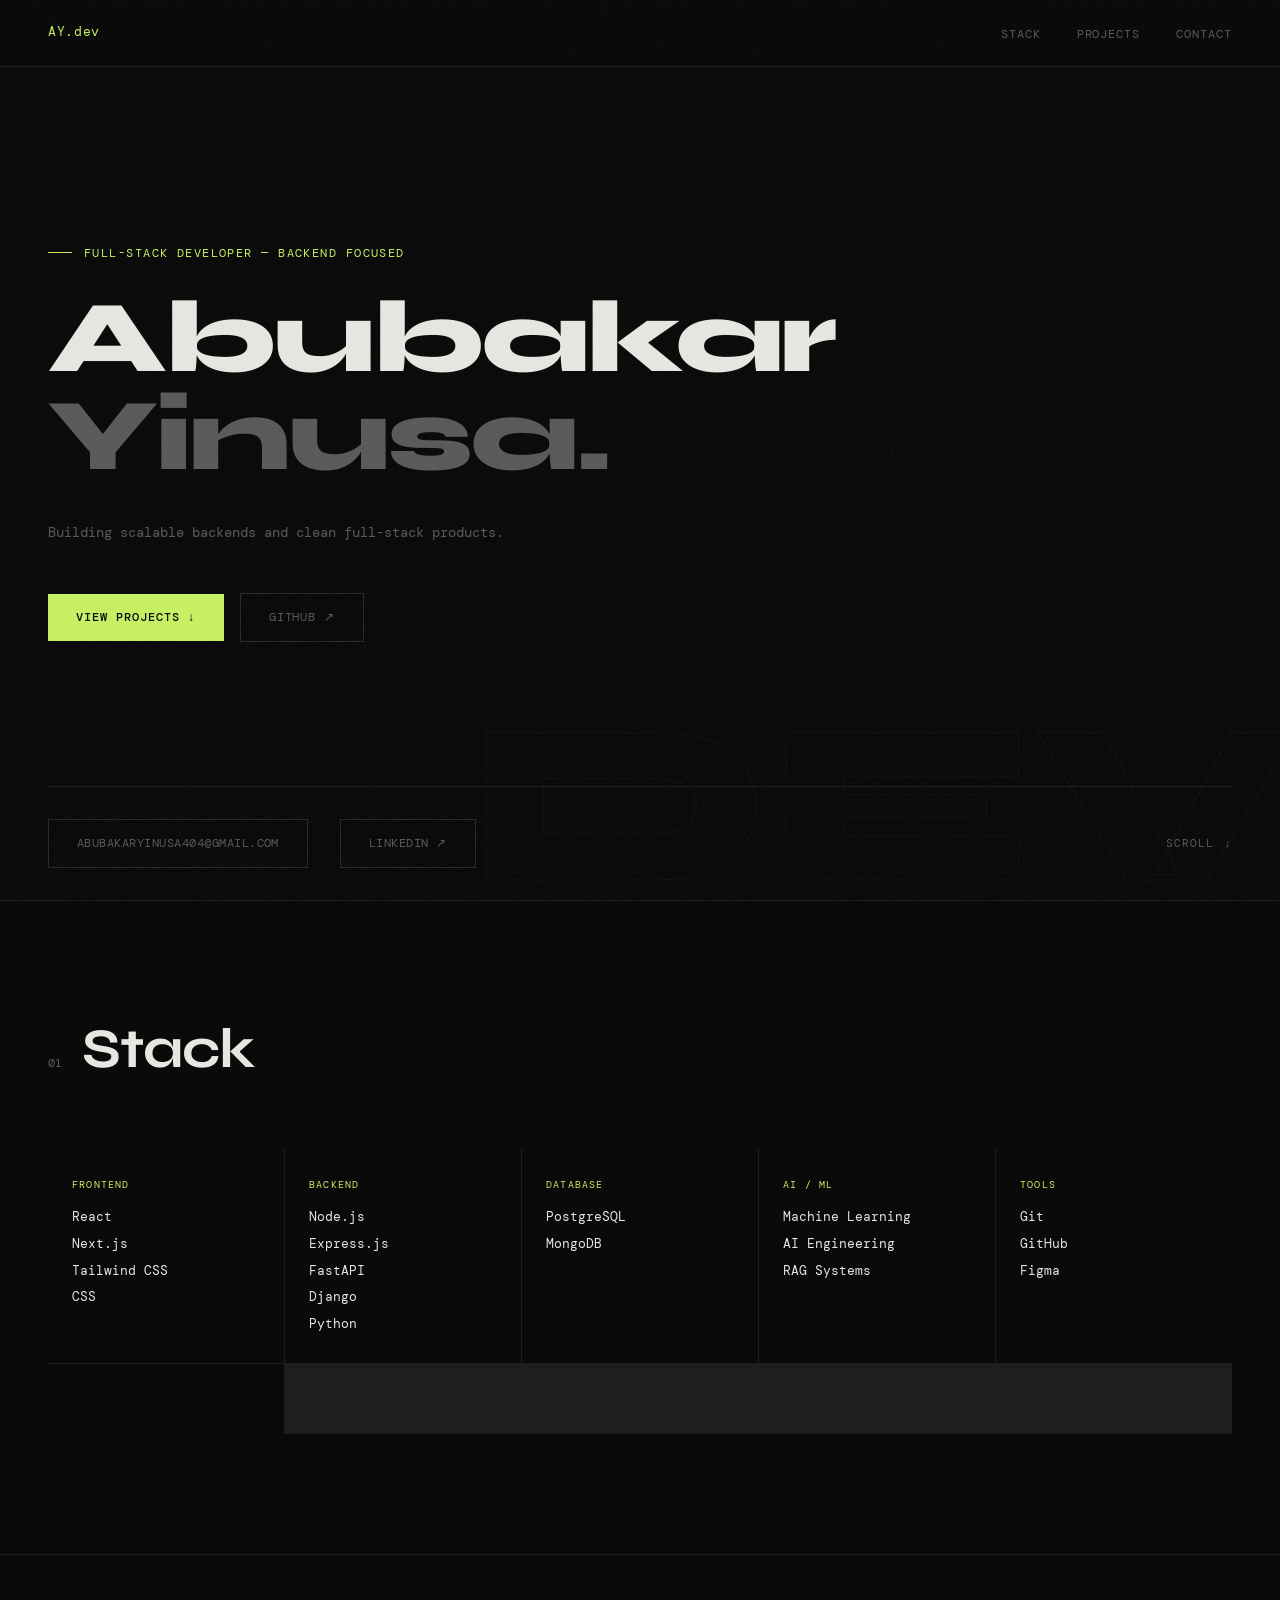
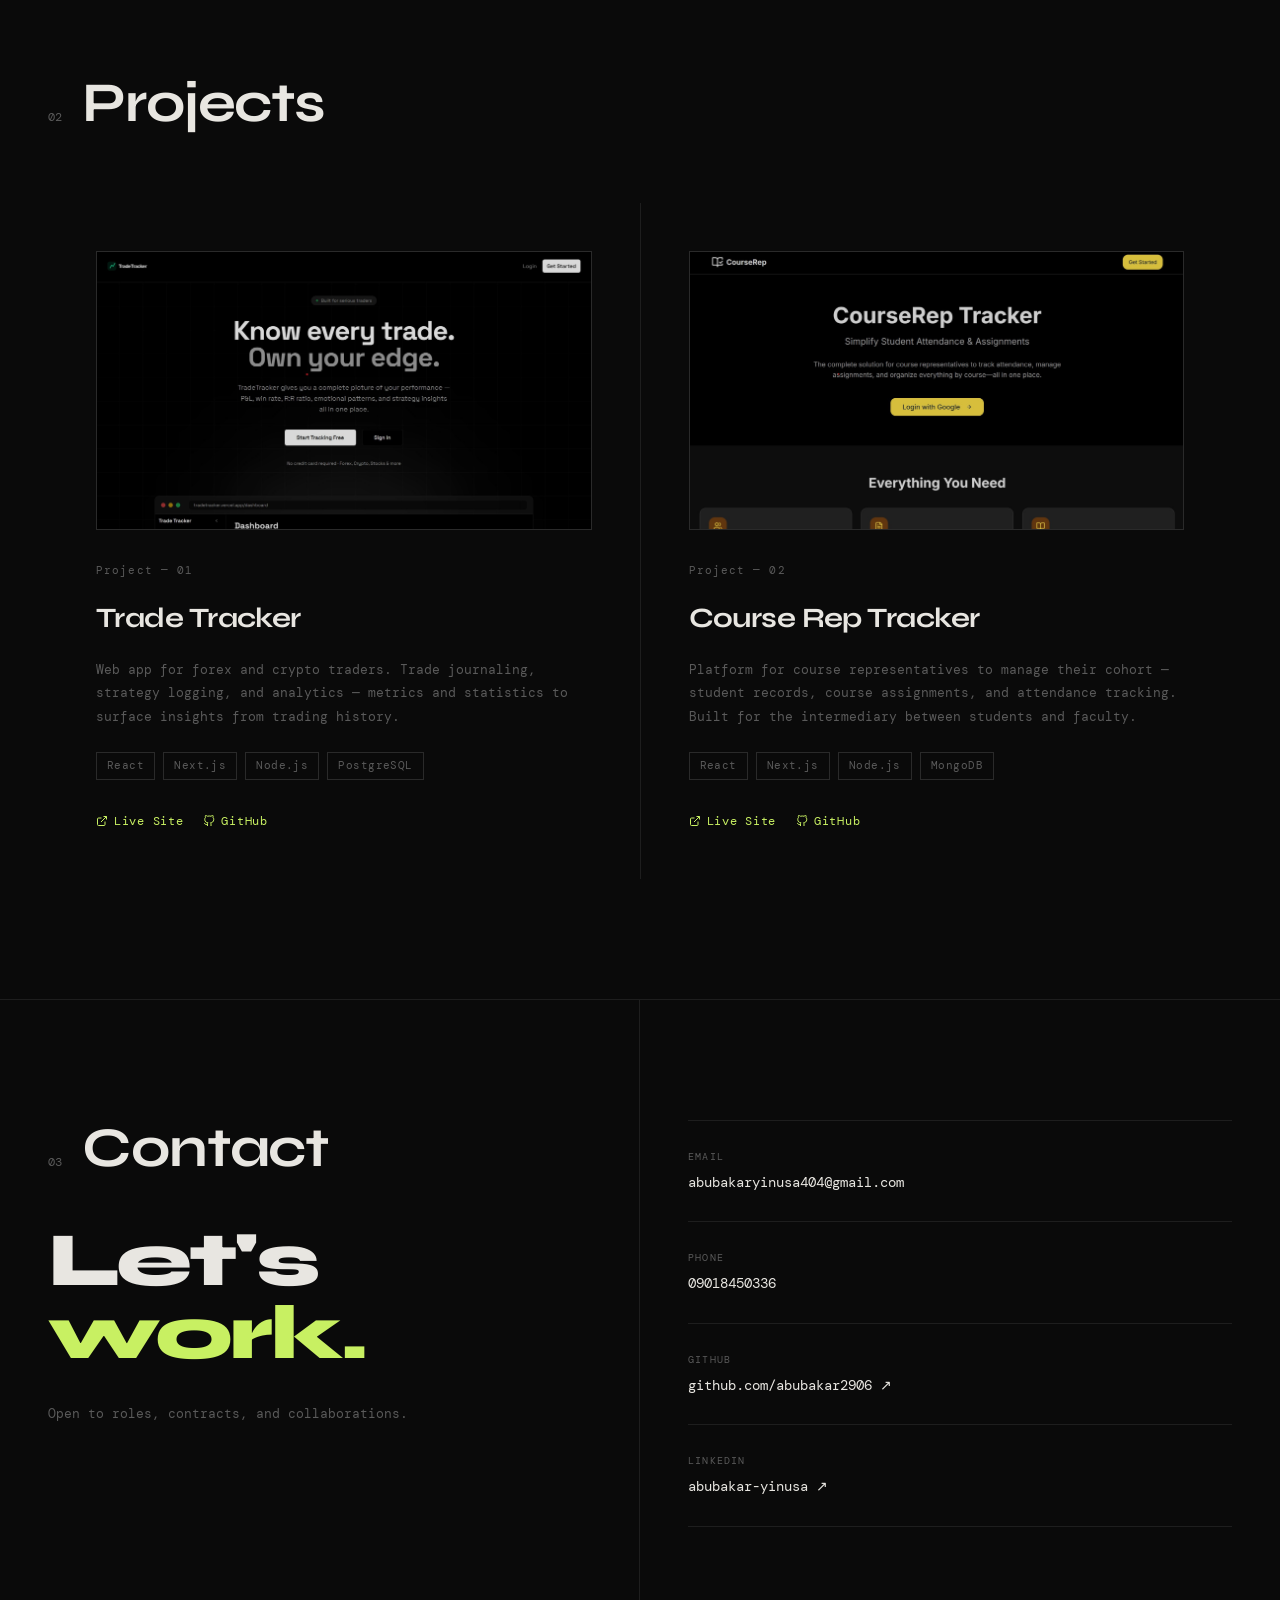
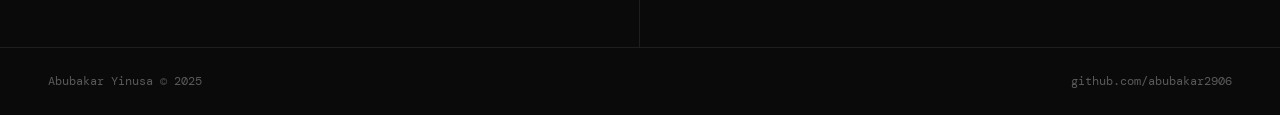
==== index.html @ f52a705c "resp 3" ====
<!DOCTYPE html>
<html lang="en">
<head>
  <meta charset="UTF-8" />
  <meta name="viewport" content="width=device-width, initial-scale=1.0" />
  <title>Abubakar Yinusa — Full-Stack Developer</title>
  <link rel="preconnect" href="https://fonts.googleapis.com" />
  <link rel="preconnect" href="https://fonts.gstatic.com" crossorigin />
  <link href="https://fonts.googleapis.com/css2?family=DM+Mono:ital,wght@0,300;0,400;0,500;1,300&family=Syne:wght@400;500;600;700;800&display=swap" rel="stylesheet" />
  <style>
    *, *::before, *::after { box-sizing: border-box; margin: 0; padding: 0; }

    :root {
      --bg: #0a0a0a;
      --surface: #111111;
      --border: #1e1e1e;
      --border-light: #2a2a2a;
      --text: #e8e6e1;
      --muted: #5a5a5a;
      --accent: #c8f062;
      --accent-dim: rgba(200, 240, 98, 0.08);
      --mono: 'DM Mono', monospace;
      --sans: 'Syne', sans-serif;
    }

    html { scroll-behavior: smooth; }

    body {
      background: var(--bg);
      color: var(--text);
      font-family: var(--sans);
      font-size: 16px;
      line-height: 1.6;
      overflow-x: hidden;
    }

    /* Grain overlay */
    body::before {
      content: '';
      position: fixed;
      inset: 0;
      background-image: url("data:image/svg+xml,%3Csvg viewBox='0 0 256 256' xmlns='http://www.w3.org/2000/svg'%3E%3Cfilter id='noise'%3E%3CfeTurbulence type='fractalNoise' baseFrequency='0.9' numOctaves='4' stitchTiles='stitch'/%3E%3C/filter%3E%3Crect width='100%25' height='100%25' filter='url(%23noise)' opacity='1'/%3E%3C/svg%3E");
      opacity: 0.025;
      pointer-events: none;
      z-index: 9999;
    }

    /* ─── NAV ─── */
    nav {
      position: fixed;
      top: 0;
      left: 0;
      right: 0;
      z-index: 100;
      padding: 20px 48px;
      display: flex;
      align-items: center;
      justify-content: space-between;
      border-bottom: 1px solid var(--border);
      background: rgba(10,10,10,0.85);
      backdrop-filter: blur(12px);
      -webkit-backdrop-filter: blur(12px);
    }

    .nav-logo {
      font-family: var(--mono);
      font-size: 13px;
      color: var(--accent);
      letter-spacing: 0.05em;
      text-decoration: none;
    }

    .nav-links {
      display: flex;
      gap: 36px;
      list-style: none;
    }

    .nav-links a {
      font-family: var(--mono);
      font-size: 12px;
      color: var(--muted);
      text-decoration: none;
      letter-spacing: 0.08em;
      text-transform: uppercase;
      transition: color 0.2s;
    }

    .nav-links a:hover { color: var(--text); }

    /* Mobile Menu Toggle */
    .nav-toggle {
      display: none;
      background: none;
      border: none;
      cursor: pointer;
      padding: 0;
      z-index: 1000;
      color: var(--accent);
    }

    .nav-toggle svg {
      width: 24px;
      height: 24px;
    }

    /* Mobile Nav Overlay */
    .mobile-nav {
      position: fixed;
      inset: 0;
      background: var(--bg);
      z-index: 900;
      display: flex;
      flex-direction: column;
      align-items: center;
      justify-content: center;
      gap: 32px;
      padding: 48px;
      opacity: 0;
      visibility: hidden;
      transition: all 0.3s cubic-bezier(0.165, 0.84, 0.44, 1);
      transform: translateY(-20px);
    }

    .mobile-nav.active {
      opacity: 1;
      visibility: visible;
      transform: translateY(0);
    }

    .mobile-nav a {
      font-family: var(--mono);
      font-size: 24px;
      color: var(--text);
      text-decoration: none;
      text-transform: uppercase;
      letter-spacing: 0.1em;
    }

    /* ─── HERO ─── */
    #hero {
      min-height: 100vh;
      display: grid;
      grid-template-rows: 1fr auto;
      padding: 0 48px;
      padding-top: 100px;
      position: relative;
      overflow: hidden;
    }

    .hero-bg-text {
      position: absolute;
      bottom: -20px;
      right: -20px;
      font-family: var(--sans);
      font-size: clamp(120px, 18vw, 280px);
      font-weight: 800;
      color: transparent;
      -webkit-text-stroke: 1px rgba(255,255,255,0.04);
      line-height: 1;
      user-select: none;
      pointer-events: none;
      white-space: nowrap;
    }

    .hero-inner {
      display: flex;
      flex-direction: column;
      justify-content: center;
      max-width: 900px;
    }

    .hero-label {
      font-family: var(--mono);
      font-size: 12px;
      color: var(--accent);
      letter-spacing: 0.12em;
      text-transform: uppercase;
      margin-bottom: 28px;
      display: flex;
      align-items: center;
      gap: 12px;
      flex-wrap: wrap;
      line-height: 1.4;
    }

    .hero-label::before {
      content: '';
      display: inline-block;
      width: 24px;
      height: 1px;
      background: var(--accent);
    }

    h1 {
      font-family: var(--sans);
      font-size: clamp(52px, 8vw, 120px);
      font-weight: 800;
      line-height: 0.95;
      letter-spacing: -0.03em;
      margin-bottom: 36px;
    }

    h1 .line-muted {
      color: var(--muted);
    }

    .hero-desc {
      font-family: var(--mono);
      font-size: 14px;
      color: var(--muted);
      max-width: 460px;
      line-height: 1.8;
      margin-bottom: 48px;
    }

    .hero-actions {
      display: flex;
      gap: 16px;
      align-items: center;
      flex-wrap: wrap;
    }

    .btn-primary {
      display: inline-flex;
      align-items: center;
      gap: 8px;
      background: var(--accent);
      color: #0a0a0a;
      font-family: var(--mono);
      font-size: 12px;
      font-weight: 500;
      letter-spacing: 0.08em;
      text-transform: uppercase;
      padding: 14px 28px;
      text-decoration: none;
      transition: all 0.2s;
    }

    .btn-primary:hover {
      background: #d4f470;
      transform: translateY(-1px);
    }

    .btn-ghost {
      display: inline-flex;
      align-items: center;
      gap: 8px;
      border: 1px solid var(--border-light);
      color: var(--muted);
      font-family: var(--mono);
      font-size: 12px;
      letter-spacing: 0.08em;
      text-transform: uppercase;
      padding: 14px 28px;
      text-decoration: none;
      transition: all 0.2s;
    }

    .btn-ghost:hover {
      border-color: var(--text);
      color: var(--text);
    }

    .hero-bottom {
      padding: 32px 0;
      display: flex;
      align-items: center;
      justify-content: space-between;
      border-top: 1px solid var(--border);
    }

    .hero-contacts {
      display: flex;
      gap: 32px;
    }

    .hero-contacts a {
      font-family: var(--mono);
      font-size: 12px;
      color: var(--muted);
      text-decoration: none;
      letter-spacing: 0.04em;
      transition: color 0.2s;
    }

    .hero-contacts a:hover { color: var(--accent); }

    .scroll-hint {
      font-family: var(--mono);
      font-size: 11px;
      color: var(--muted);
      letter-spacing: 0.1em;
      text-transform: uppercase;
      display: flex;
      align-items: center;
      gap: 10px;
    }

    .scroll-arrow {
      display: inline-block;
      animation: bounce 2s ease-in-out infinite;
    }

    @keyframes bounce {
      0%, 100% { transform: translateY(0); }
      50% { transform: translateY(4px); }
    }

    /* ─── SECTIONS ─── */
    section {
      padding: 120px 48px;
      border-top: 1px solid var(--border);
    }

    .section-header {
      display: flex;
      align-items: baseline;
      gap: 20px;
      margin-bottom: 72px;
    }

    .section-num {
      font-family: var(--mono);
      font-size: 12px;
      color: var(--muted);
    }

    .section-title {
      font-family: var(--sans);
      font-size: clamp(32px, 5vw, 56px);
      font-weight: 700;
      letter-spacing: -0.02em;
      line-height: 1;
    }

    /* ─── STACK ─── */
    .stack-grid {
      display: grid;
      grid-template-columns: repeat(auto-fill, minmax(200px, 1fr));
      gap: 1px;
      background: var(--border);
    }

    .stack-cell {
      background: var(--bg);
      padding: 28px 24px;
      transition: background 0.2s;
    }

    .stack-cell:hover {
      background: var(--surface);
    }

    .stack-category {
      font-family: var(--mono);
      font-size: 10px;
      color: var(--accent);
      letter-spacing: 0.12em;
      text-transform: uppercase;
      margin-bottom: 14px;
    }

    .stack-items {
      display: flex;
      flex-direction: column;
      gap: 6px;
    }

    .stack-item {
      font-family: var(--mono);
      font-size: 13px;
      color: var(--text);
    }

    /* ─── PROJECTS ─── */
    .projects-grid {
      display: grid;
      grid-template-columns: 1fr 1fr;
      gap: 1px;
      background: var(--border);
    }

    .project-card {
      background: var(--bg);
      padding: 48px;
      display: flex;
      flex-direction: column;
      gap: 24px;
      transition: background 0.3s;
      position: relative;
      overflow: hidden;
    }

    .project-card::before {
      content: '';
      position: absolute;
      top: 0;
      left: 0;
      right: 0;
      height: 2px;
      background: var(--accent);
      transform: scaleX(0);
      transform-origin: left;
      transition: transform 0.4s ease;
    }

    .project-card:hover::before { transform: scaleX(1); }
    .project-card:hover { background: var(--surface); }

    .project-index {
      font-family: var(--mono);
      font-size: 11px;
      color: var(--muted);
      letter-spacing: 0.1em;
    }

    .project-name {
      font-family: var(--sans);
      font-size: 28px;
      font-weight: 700;
      letter-spacing: -0.02em;
      line-height: 1.1;
    }

    .project-desc {
      font-family: var(--mono);
      font-size: 13px;
      color: var(--muted);
      line-height: 1.8;
      flex: 1;
    }

    .project-tags {
      display: flex;
      flex-wrap: wrap;
      gap: 8px;
    }

    .tag {
      font-family: var(--mono);
      font-size: 11px;
      color: var(--muted);
      border: 1px solid var(--border-light);
      padding: 4px 10px;
      letter-spacing: 0.04em;
    }

    .project-links {
      display: flex;
      gap: 20px;
      margin-top: 8px;
    }

    .project-link {
      font-family: var(--mono);
      font-size: 12px;
      color: var(--accent);
      text-decoration: none;
      letter-spacing: 0.06em;
      display: flex;
      align-items: center;
      gap: 6px;
      transition: opacity 0.2s;
    }

    .project-link:hover { opacity: 0.7; }

    .project-link svg {
      width: 12px;
      height: 12px;
    }

    /* ─── CONTACT ─── */
    #contact {
      display: grid;
      grid-template-columns: 1fr 1fr;
      gap: 0;
      padding: 0;
      border-top: 1px solid var(--border);
    }

    .contact-left {
      padding: 120px 48px;
      border-right: 1px solid var(--border);
    }

    .contact-right {
      padding: 120px 48px;
      display: flex;
      flex-direction: column;
      justify-content: center;
      gap: 0;
    }

    .contact-item {
      padding: 28px 0;
      border-bottom: 1px solid var(--border);
      display: flex;
      flex-direction: column;
      gap: 6px;
    }

    .contact-item:first-child { border-top: 1px solid var(--border); }

    .contact-label {
      font-family: var(--mono);
      font-size: 10px;
      color: var(--muted);
      letter-spacing: 0.12em;
      text-transform: uppercase;
    }

    .contact-value {
      font-family: var(--mono);
      font-size: 14px;
      color: var(--text);
      text-decoration: none;
      transition: color 0.2s;
    }

    a.contact-value:hover { color: var(--accent); }

    .contact-big {
      font-family: var(--sans);
      font-size: clamp(42px, 6vw, 80px);
      font-weight: 800;
      letter-spacing: -0.03em;
      line-height: 0.95;
      margin-bottom: 32px;
    }

    .contact-big span { color: var(--accent); }

    .contact-sub {
      font-family: var(--mono);
      font-size: 13px;
      color: var(--muted);
      line-height: 1.8;
      max-width: 360px;
    }

    /* ─── FOOTER ─── */
    footer {
      border-top: 1px solid var(--border);
      padding: 24px 48px;
      display: flex;
      align-items: center;
      justify-content: space-between;
    }

    footer span {
      font-family: var(--mono);
      font-size: 12px;
      color: var(--muted);
    }

    footer a {
      font-family: var(--mono);
      font-size: 12px;
      color: var(--muted);
      text-decoration: none;
      transition: color 0.2s;
    }

    footer a:hover { color: var(--accent); }


    .project-preview {
      width: 100%;
      aspect-ratio: 16/9;
      overflow: hidden;
      border: 1px solid var(--border-light);
      position: relative;
      margin-bottom: 8px;
    }

    .project-preview img {
      width: 100%;
      height: 100%;
      object-fit: cover;
      object-position: top;
      display: block;
      transition: transform 0.6s ease;
      filter: brightness(0.85);
    }

    .project-card:hover .project-preview img {
      transform: scale(1.03);
      filter: brightness(1);
    }

    /* ─── ANIMATIONS ─── */
    .fade-in {
      opacity: 0;
      transform: translateY(24px);
      transition: opacity 0.7s ease, transform 0.7s ease;
    }

    .fade-in.visible {
      opacity: 1;
      transform: translateY(0);
    }

    /* Stagger children */
    .stagger > * {
      opacity: 0;
      transform: translateY(20px);
      transition: opacity 0.6s ease, transform 0.6s ease;
    }

    .stagger.visible > *:nth-child(1) { opacity: 1; transform: none; transition-delay: 0s; }
    .stagger.visible > *:nth-child(2) { opacity: 1; transform: none; transition-delay: 0.1s; }
    .stagger.visible > *:nth-child(3) { opacity: 1; transform: none; transition-delay: 0.2s; }
    .stagger.visible > *:nth-child(4) { opacity: 1; transform: none; transition-delay: 0.3s; }
    .stagger.visible > *:nth-child(5) { opacity: 1; transform: none; transition-delay: 0.4s; }
    .stagger.visible > *:nth-child(6) { opacity: 1; transform: none; transition-delay: 0.5s; }
    .stagger.visible > *:nth-child(7) { opacity: 1; transform: none; transition-delay: 0.6s; }
    .stagger.visible > *:nth-child(8) { opacity: 1; transform: none; transition-delay: 0.7s; }

    /* ─── RESPONSIVE ─── */
    @media (max-width: 768px) {
      nav { padding: 16px 24px; }
      .nav-links { display: none; }

      #hero { padding: 0 24px; padding-top: 80px; }

      section { padding: 80px 24px; }

      .projects-grid { grid-template-columns: 1fr; }

      .project-card { padding: 32px 24px; }

      #contact { grid-template-columns: 1fr; }
      .contact-left { padding: 80px 24px; border-right: none; border-bottom: 1px solid var(--border); }
      .contact-right { padding: 80px 24px; }

      .hero-bg-text { font-size: 80px; bottom: 10px; right: 10px; }

      .stack-grid { grid-template-columns: 1fr; }
      
      .hero-actions { flex-direction: column; align-items: stretch; gap: 12px; }
      .btn-primary, .btn-ghost { justify-content: center; width: 100%; }

      .hero-bottom { flex-direction: column; gap: 24px; align-items: flex-start; }
      .hero-contacts { flex-direction: column; gap: 12px; align-items: flex-start; }
      .hero-contacts a { border-bottom: 1px solid var(--border); padding-bottom: 4px; display: block; width: 100%; }

      .nav-toggle { display: block; }
      
      .contact-big { font-size: 42px; margin-bottom: 24px; }
      
      h1 { font-size: clamp(32px, 12vw, 42px); word-break: break-word; hyphens: auto; }
      .hero-desc { font-size: 13px; max-width: 100%; }
      
      .section-header { flex-direction: column; gap: 8px; margin-bottom: 48px; }

      /* Fix long email overflow */
      .hero-contacts a { 
        word-break: break-all; 
        font-size: 11px; 
        padding: 10px 14px; 
      }
      .hero-label { font-size: 11px; }

      nav { padding: 12px 20px; }
    }

    /* Extra small screens */
    @media (max-width: 400px) {
      nav { padding: 10px 14px; }
      #hero, section, .contact-left, .contact-right, footer { padding-left: 16px; padding-right: 16px; }
      .contact-big { font-size: 32px; }
      .nav-logo { font-size: 11px; }
      h1 { font-size: 34px; }
      .hero-label::before { width: 16px; }
      .hero-label { gap: 8px; }
    }
  </style>
</head>
<body>

  <nav>
    <a class="nav-logo" href="#hero">AY.dev</a>
    <ul class="nav-links">
      <li><a href="#stack">Stack</a></li>
      <li><a href="#projects">Projects</a></li>
      <li><a href="#contact">Contact</a></li>
    </ul>
    <button class="nav-toggle" id="menuToggle" aria-label="Toggle Menu">
      <svg viewBox="0 0 24 24" fill="none" stroke="currentColor" stroke-width="2" stroke-linecap="round" stroke-linejoin="round">
        <line x1="3" y1="12" x2="21" y2="12"></line>
        <line x1="3" y1="6" x2="21" y2="6"></line>
        <line x1="3" y1="18" x2="21" y2="18"></line>
      </svg>
    </button>
  </nav>

  <div class="mobile-nav" id="mobileNav">
    <a href="#stack">Stack</a>
    <a href="#projects">Projects</a>
    <a href="#contact">Contact</a>
  </div>

  <!-- HERO -->
  <section id="hero">
    <div class="hero-inner">
      <div class="hero-label">Full-Stack Developer — Backend Focused</div>
      <h1>
        Abubakar<br />
        <span class="line-muted">Yinusa.</span>
      </h1>
      <p class="hero-desc">
        Building scalable backends and clean full-stack products.<br/>
      </p>
      <div class="hero-actions">
        <a href="#projects" class="btn-primary">View Projects ↓</a>
        <a href="https://github.com/abubakar2906" target="_blank" class="btn-ghost">GitHub ↗</a>
      </div>
    </div>

    <div class="hero-bg-text">DEV</div>

    <div class="hero-bottom">
      <div class="hero-contacts">
        <a href="mailto:abubakaryinusa404@gmail.com" target="_blank" class="btn-ghost">abubakaryinusa404@gmail.com</a>
        <a href="https://www.linkedin.com/in/abubakar-yinusa-3992472a6" target="_blank" class="btn-ghost">LinkedIn ↗</a>
      </div>
      <div class="scroll-hint">Scroll <span class="scroll-arrow">↓</span></div>
    </div>
  </section>

  <!-- STACK -->
  <section id="stack">
    <div class="section-header fade-in">
      <span class="section-num">01</span>
      <h2 class="section-title">Stack</h2>
    </div>
    <div class="stack-grid stagger">
      <div class="stack-cell">
        <div class="stack-category">Frontend</div>
        <div class="stack-items">
          <span class="stack-item">React</span>
          <span class="stack-item">Next.js</span>
          <span class="stack-item">Tailwind CSS</span>
          <span class="stack-item">CSS</span>
        </div>
      </div>
      <div class="stack-cell">
        <div class="stack-category">Backend</div>
        <div class="stack-items">
          <span class="stack-item">Node.js</span>
          <span class="stack-item">Express.js</span>
          <span class="stack-item">FastAPI</span>
          <span class="stack-item">Django</span>
          <span class="stack-item">Python</span>
        </div>
      </div>
      <div class="stack-cell">
        <div class="stack-category">Database</div>
        <div class="stack-items">
          <span class="stack-item">PostgreSQL</span>
          <span class="stack-item">MongoDB</span>
        </div>
      </div>
      <div class="stack-cell">
        <div class="stack-category">AI / ML</div>
        <div class="stack-items">
          <span class="stack-item">Machine Learning</span>
          <span class="stack-item">AI Engineering</span>
          <span class="stack-item">RAG Systems</span>
        </div>
      </div>
      <div class="stack-cell">
        <div class="stack-category">Tools</div>
        <div class="stack-items">
          <span class="stack-item">Git</span>
          <span class="stack-item">GitHub</span>
          <span class="stack-item">Figma</span>
        </div>
      </div>
      <div class="stack-cell">
        <div class="stack-category"></div>
        <div class="stack-items">
          <span class="stack-item"></span>
        </div>
      </div>
    </div>
  </section>

  <!-- PROJECTS -->
  <section id="projects">
    <div class="section-header fade-in">
      <span class="section-num">02</span>
      <h2 class="section-title">Projects</h2>
    </div>
    <div class="projects-grid">
      <!-- Trade Tracker -->
      <div class="project-card fade-in">
        <div class="project-preview"><img src="[data-uri]" alt="Trade Tracker screenshot" loading="lazy"/></div>
        <div class="project-index">Project — 01</div>
        <div class="project-name">Trade Tracker</div>
        <p class="project-desc">
          Web app for forex and crypto traders. Trade journaling, strategy logging, and analytics — metrics and statistics to surface insights from trading history.
        </p>
        <div class="project-tags">
          <span class="tag">React</span>
          <span class="tag">Next.js</span>
          <span class="tag">Node.js</span>
          <span class="tag">PostgreSQL</span>
        </div>
        <div class="project-links">
          <a href="https://trade-tracker-1yxm.vercel.app" target="_blank" class="project-link">
            <svg viewBox="0 0 24 24" fill="none" stroke="currentColor" stroke-width="2"><path d="M18 13v6a2 2 0 01-2 2H5a2 2 0 01-2-2V8a2 2 0 012-2h6M15 3h6v6M10 14L21 3"/></svg>
            Live Site
          </a>
          <a href="https://github.com/abubakar2906/trade-tracker" target="_blank" class="project-link">
            <svg viewBox="0 0 24 24" fill="none" stroke="currentColor" stroke-width="2"><path d="M9 19c-5 1.5-5-2.5-7-3m14 6v-3.87a3.37 3.37 0 00-.94-2.61c3.14-.35 6.44-1.54 6.44-7A5.44 5.44 0 0020 4.77 5.07 5.07 0 0019.91 1S18.73.65 16 2.48a13.38 13.38 0 00-7 0C6.27.65 5.09 1 5.09 1A5.07 5.07 0 005 4.77a5.44 5.44 0 00-1.5 3.78c0 5.42 3.3 6.61 6.44 7A3.37 3.37 0 009 18.13V22"/></svg>
            GitHub
          </a>
        </div>
      </div>

      <!-- Course Rep Tracker -->
      <div class="project-card fade-in">
        <div class="project-preview"><img src="[data-uri]" alt="Course Rep Tracker screenshot" loading="lazy"/></div>
        <div class="project-index">Project — 02</div>
        <div class="project-name">Course Rep Tracker</div>
        <p class="project-desc">
          Platform for course representatives to manage their cohort — student records, course assignments, and attendance tracking. Built for the intermediary between students and faculty.
        </p>
        <div class="project-tags">
          <span class="tag">React</span>
          <span class="tag">Next.js</span>
          <span class="tag">Node.js</span>
          <span class="tag">MongoDB</span>
        </div>
        <div class="project-links">
          <a href="https://course-repp-tracker.vercel.app" target="_blank" class="project-link">
            <svg viewBox="0 0 24 24" fill="none" stroke="currentColor" stroke-width="2"><path d="M18 13v6a2 2 0 01-2 2H5a2 2 0 01-2-2V8a2 2 0 012-2h6M15 3h6v6M10 14L21 3"/></svg>
            Live Site
          </a>
          <a href="https://github.com/abubakar2906/course-rep-tracker-" target="_blank" class="project-link">
            <svg viewBox="0 0 24 24" fill="none" stroke="currentColor" stroke-width="2"><path d="M9 19c-5 1.5-5-2.5-7-3m14 6v-3.87a3.37 3.37 0 00-.94-2.61c3.14-.35 6.44-1.54 6.44-7A5.44 5.44 0 0020 4.77 5.07 5.07 0 0019.91 1S18.73.65 16 2.48a13.38 13.38 0 00-7 0C6.27.65 5.09 1 5.09 1A5.07 5.07 0 005 4.77a5.44 5.44 0 00-1.5 3.78c0 5.42 3.3 6.61 6.44 7A3.37 3.37 0 009 18.13V22"/></svg>
            GitHub
          </a>
        </div>
      </div>
    </div>
  </section>

  <!-- CONTACT -->
  <div id="contact">
    <div class="contact-left fade-in">
      <div class="section-header" style="margin-bottom: 48px;">
        <span class="section-num">03</span>
        <h2 class="section-title">Contact</h2>
      </div>
      <div class="contact-big">Let's<br/><span>work.</span></div>
      <p class="contact-sub">Open to roles, contracts, and collaborations.</p>
    </div>
    <div class="contact-right fade-in">
      <div class="contact-item">
        <span class="contact-label">Email</span>
        <a href="mailto:abubakaryinusa404@gmail.com" class="contact-value">abubakaryinusa404@gmail.com</a>
      </div>
      <div class="contact-item">
        <span class="contact-label">Phone</span>
        <span class="contact-value">09018450336</span>
      </div>
      <div class="contact-item">
        <span class="contact-label">GitHub</span>
        <a href="https://github.com/abubakar2906" target="_blank" class="contact-value">github.com/abubakar2906 ↗</a>
      </div>
      <div class="contact-item">
        <span class="contact-label">LinkedIn</span>
        <a href="https://www.linkedin.com/in/abubakar-yinusa-3992472a6" target="_blank" class="contact-value">abubakar-yinusa ↗</a>
      </div>
    </div>
  </div>

  <!-- FOOTER -->
  <footer>
    <span>Abubakar Yinusa © 2025</span>
    <a href="https://github.com/abubakar2906" target="_blank">github.com/abubakar2906</a>
  </footer>

  <script>
    // Intersection observer for fade-in & stagger
    const observer = new IntersectionObserver((entries) => {
      entries.forEach(entry => {
        if (entry.isIntersecting) {
          entry.target.classList.add('visible');
        }
      });
    }, { threshold: 0.1 });

    document.querySelectorAll('.fade-in, .stagger').forEach(el => observer.observe(el));

    // Hero entrance
    document.querySelector('.hero-inner').style.opacity = '0';
    document.querySelector('.hero-inner').style.transform = 'translateY(30px)';
    setTimeout(() => {
      document.querySelector('.hero-inner').style.transition = 'opacity 0.9s ease, transform 0.9s ease';
      document.querySelector('.hero-inner').style.opacity = '1';
      document.querySelector('.hero-inner').style.transform = 'translateY(0)';
    }, 100);

    // Mobile Menu Toggle
    const menuToggle = document.getElementById('menuToggle');
    const mobileNav = document.getElementById('mobileNav');
    const mobileLinks = mobileNav.querySelectorAll('a');

    menuToggle.addEventListener('click', () => {
      mobileNav.classList.toggle('active');
      const isActive = mobileNav.classList.contains('active');
      menuToggle.innerHTML = isActive 
        ? '<svg viewBox="0 0 24 24" fill="none" stroke="currentColor" stroke-width="2" stroke-linecap="round" stroke-linejoin="round"><line x1="18" y1="6" x2="6" y2="18"></line><line x1="6" y1="6" x2="18" y2="18"></line></svg>'
        : '<svg viewBox="0 0 24 24" fill="none" stroke="currentColor" stroke-width="2" stroke-linecap="round" stroke-linejoin="round"><line x1="3" y1="12" x2="21" y2="12"></line><line x1="3" y1="6" x2="21" y2="6"></line><line x1="3" y1="18" x2="21" y2="18"></line></svg>';
      document.body.style.overflow = isActive ? 'hidden' : '';
    });

    mobileLinks.forEach(link => {
      link.addEventListener('click', () => {
        closeMenu();
      });
    });

    mobileNav.addEventListener('click', (e) => {
      if (e.target === mobileNav) {
        closeMenu();
      }
    });

    function closeMenu() {
      mobileNav.classList.remove('active');
      menuToggle.innerHTML = '<svg viewBox="0 0 24 24" fill="none" stroke="currentColor" stroke-width="2" stroke-linecap="round" stroke-linejoin="round"><line x1="3" y1="12" x2="21" y2="12"></line><line x1="3" y1="6" x2="21" y2="6"></line><line x1="3" y1="18" x2="21" y2="18"></line></svg>';
      document.body.style.overflow = '';
    }
  </script>
</body>
</html>
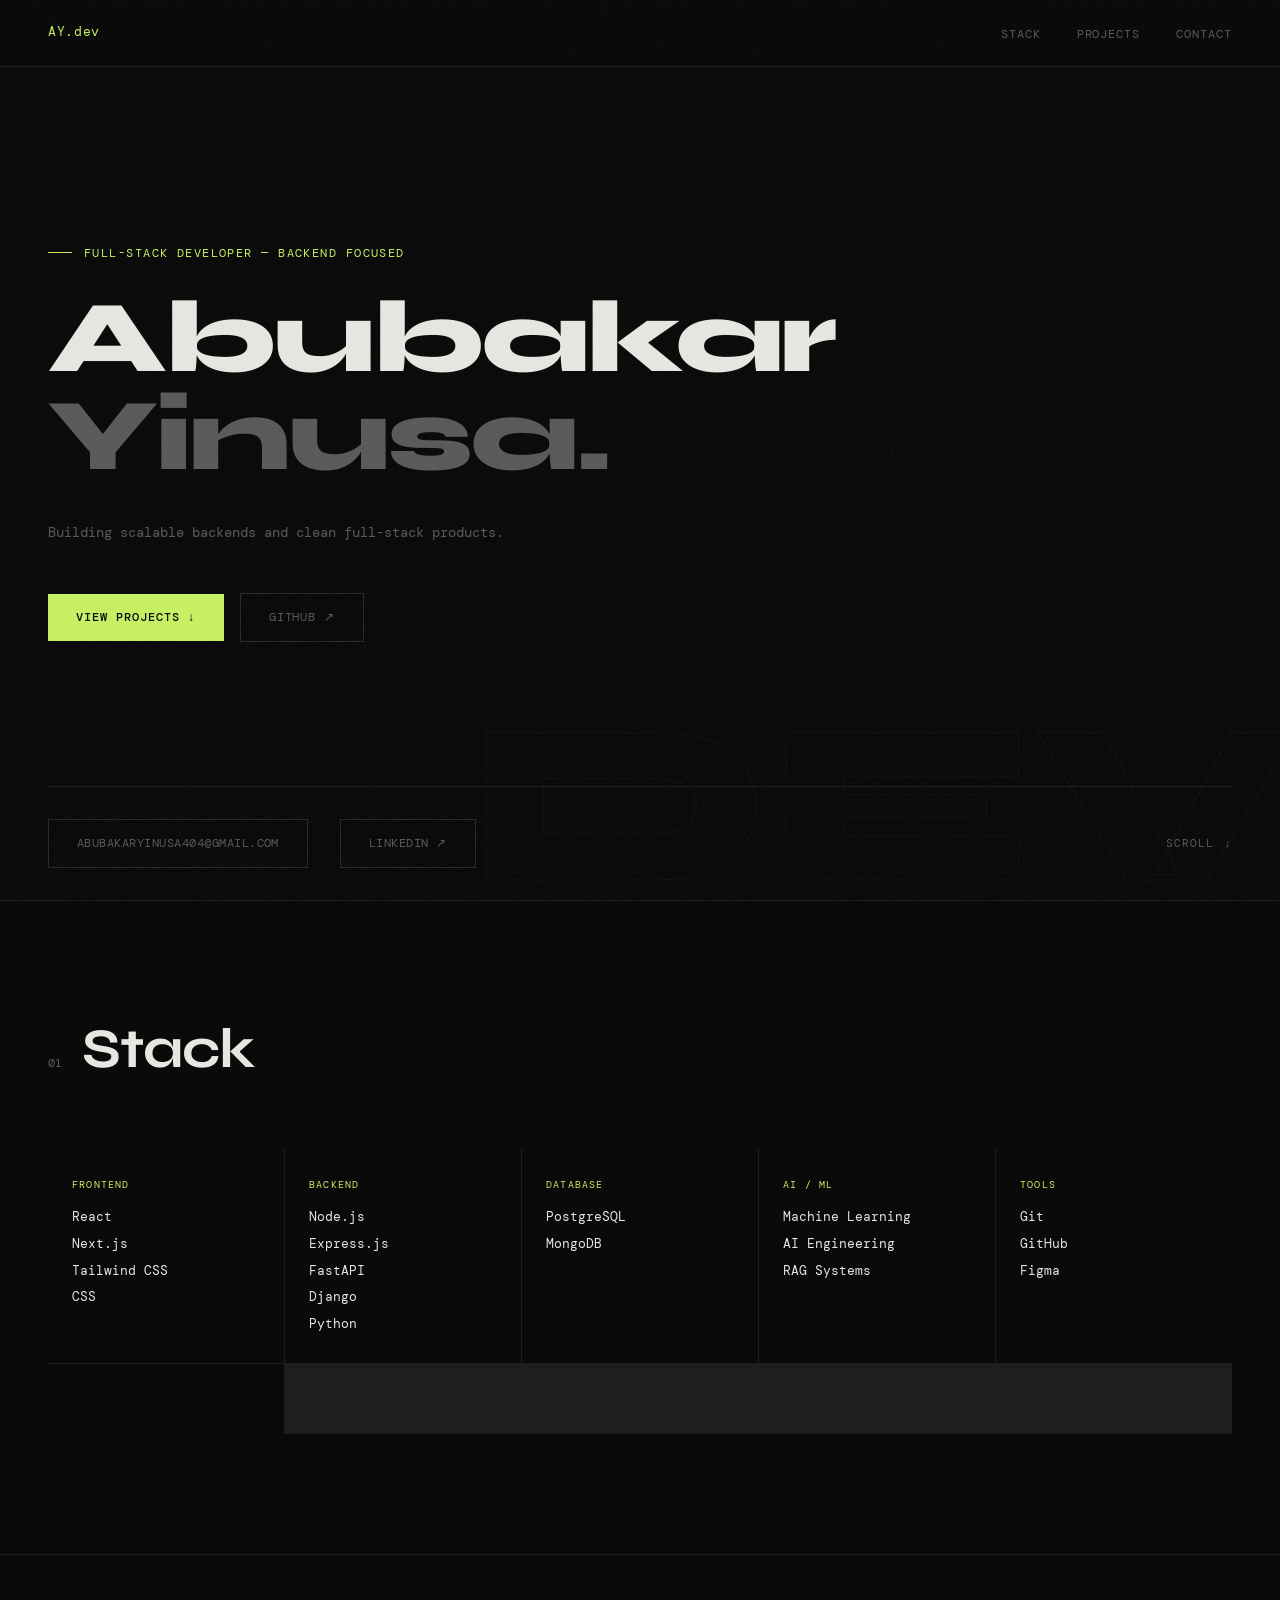
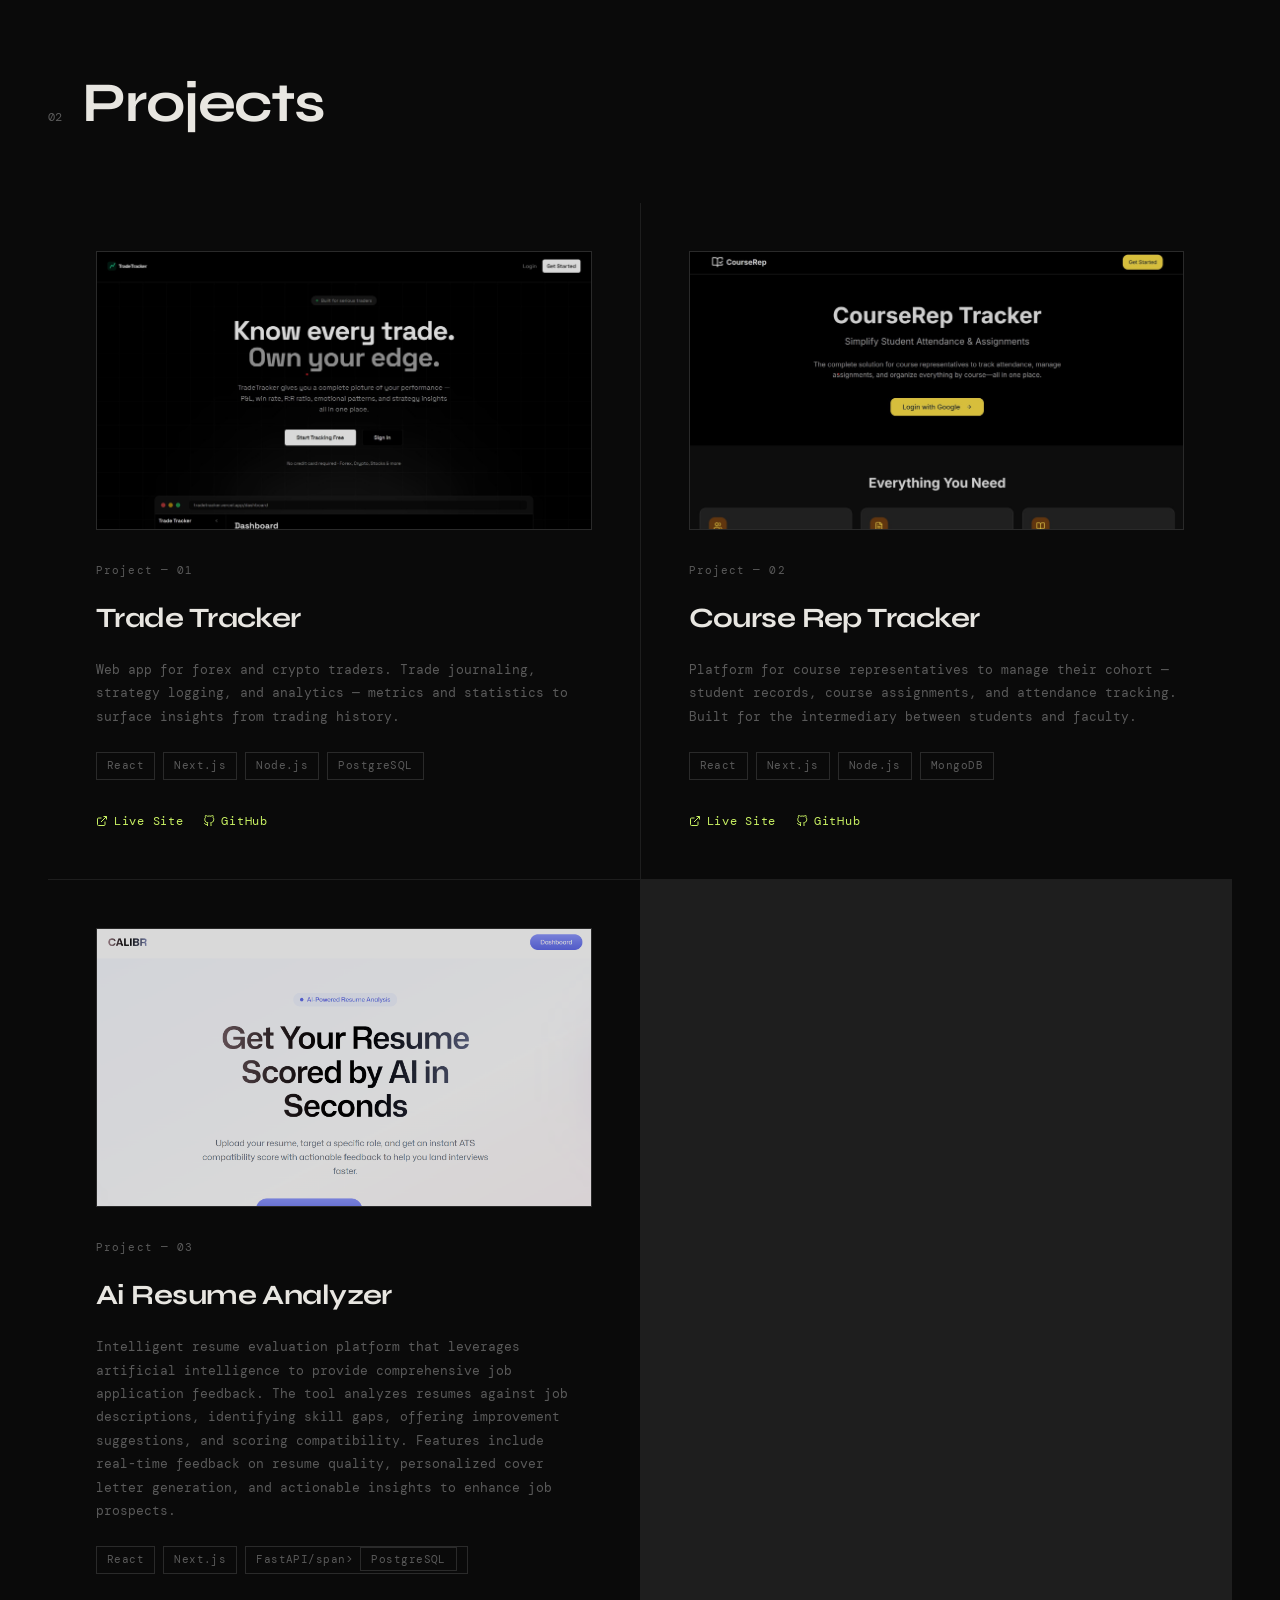
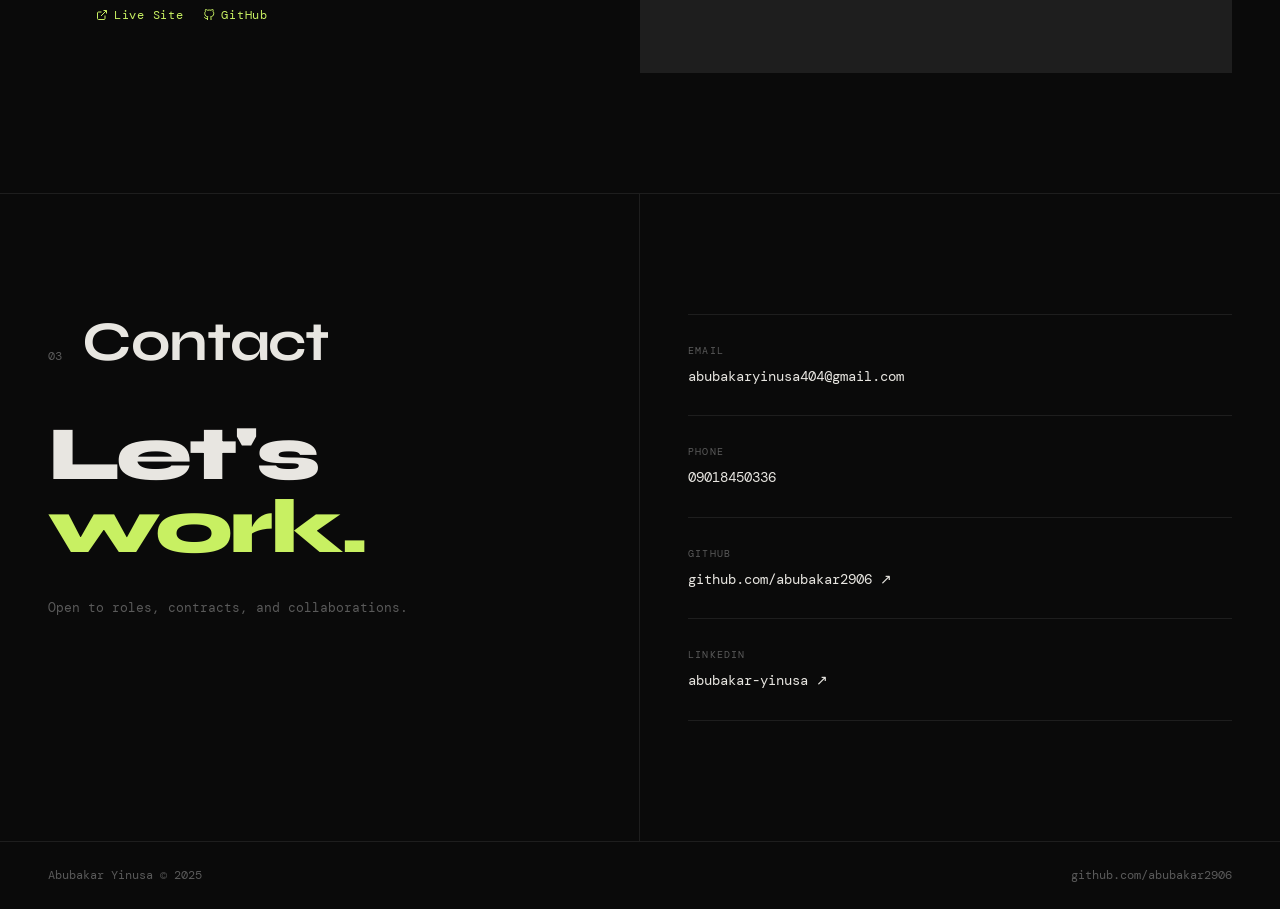
==== commit 1ba8ebb1: "New projecy" ====
--- a/index.html
+++ b/index.html
@@ -1,14 +1,23 @@
 <!DOCTYPE html>
 <html lang="en">
+
 <head>
   <meta charset="UTF-8" />
   <meta name="viewport" content="width=device-width, initial-scale=1.0" />
   <title>Abubakar Yinusa — Full-Stack Developer</title>
   <link rel="preconnect" href="https://fonts.googleapis.com" />
   <link rel="preconnect" href="https://fonts.gstatic.com" crossorigin />
-  <link href="https://fonts.googleapis.com/css2?family=DM+Mono:ital,wght@0,300;0,400;0,500;1,300&family=Syne:wght@400;500;600;700;800&display=swap" rel="stylesheet" />
+  <link
+    href="https://fonts.googleapis.com/css2?family=DM+Mono:ital,wght@0,300;0,400;0,500;1,300&family=Syne:wght@400;500;600;700;800&display=swap"
+    rel="stylesheet" />
   <style>
-    *, *::before, *::after { box-sizing: border-box; margin: 0; padding: 0; }
+    *,
+    *::before,
+    *::after {
+      box-sizing: border-box;
+      margin: 0;
+      padding: 0;
+    }
 
     :root {
       --bg: #0a0a0a;
@@ -23,7 +32,9 @@
       --sans: 'Syne', sans-serif;
     }
 
-    html { scroll-behavior: smooth; }
+    html {
+      scroll-behavior: smooth;
+    }
 
     body {
       background: var(--bg);
@@ -57,7 +68,7 @@
       align-items: center;
       justify-content: space-between;
       border-bottom: 1px solid var(--border);
-      background: rgba(10,10,10,0.85);
+      background: rgba(10, 10, 10, 0.85);
       backdrop-filter: blur(12px);
       -webkit-backdrop-filter: blur(12px);
     }
@@ -86,7 +97,9 @@
       transition: color 0.2s;
     }
 
-    .nav-links a:hover { color: var(--text); }
+    .nav-links a:hover {
+      color: var(--text);
+    }
 
     /* Mobile Menu Toggle */
     .nav-toggle {
@@ -156,7 +169,7 @@
       font-size: clamp(120px, 18vw, 280px);
       font-weight: 800;
       color: transparent;
-      -webkit-text-stroke: 1px rgba(255,255,255,0.04);
+      -webkit-text-stroke: 1px rgba(255, 255, 255, 0.04);
       line-height: 1;
       user-select: none;
       pointer-events: none;
@@ -284,7 +297,9 @@
       transition: color 0.2s;
     }
 
-    .hero-contacts a:hover { color: var(--accent); }
+    .hero-contacts a:hover {
+      color: var(--accent);
+    }
 
     .scroll-hint {
       font-family: var(--mono);
@@ -303,8 +318,15 @@
     }
 
     @keyframes bounce {
-      0%, 100% { transform: translateY(0); }
-      50% { transform: translateY(4px); }
+
+      0%,
+      100% {
+        transform: translateY(0);
+      }
+
+      50% {
+        transform: translateY(4px);
+      }
     }
 
     /* ─── SECTIONS ─── */
@@ -405,8 +427,13 @@
       transition: transform 0.4s ease;
     }
 
-    .project-card:hover::before { transform: scaleX(1); }
-    .project-card:hover { background: var(--surface); }
+    .project-card:hover::before {
+      transform: scaleX(1);
+    }
+
+    .project-card:hover {
+      background: var(--surface);
+    }
 
     .project-index {
       font-family: var(--mono);
@@ -464,7 +491,9 @@
       transition: opacity 0.2s;
     }
 
-    .project-link:hover { opacity: 0.7; }
+    .project-link:hover {
+      opacity: 0.7;
+    }
 
     .project-link svg {
       width: 12px;
@@ -501,7 +530,9 @@
       gap: 6px;
     }
 
-    .contact-item:first-child { border-top: 1px solid var(--border); }
+    .contact-item:first-child {
+      border-top: 1px solid var(--border);
+    }
 
     .contact-label {
       font-family: var(--mono);
@@ -519,7 +550,9 @@
       transition: color 0.2s;
     }
 
-    a.contact-value:hover { color: var(--accent); }
+    a.contact-value:hover {
+      color: var(--accent);
+    }
 
     .contact-big {
       font-family: var(--sans);
@@ -530,7 +563,9 @@
       margin-bottom: 32px;
     }
 
-    .contact-big span { color: var(--accent); }
+    .contact-big span {
+      color: var(--accent);
+    }
 
     .contact-sub {
       font-family: var(--mono);
@@ -563,7 +598,9 @@
       transition: color 0.2s;
     }
 
-    footer a:hover { color: var(--accent); }
+    footer a:hover {
+      color: var(--accent);
+    }
 
 
     .project-preview {
@@ -603,81 +640,222 @@
     }
 
     /* Stagger children */
-    .stagger > * {
+    .stagger>* {
       opacity: 0;
       transform: translateY(20px);
       transition: opacity 0.6s ease, transform 0.6s ease;
     }
 
-    .stagger.visible > *:nth-child(1) { opacity: 1; transform: none; transition-delay: 0s; }
-    .stagger.visible > *:nth-child(2) { opacity: 1; transform: none; transition-delay: 0.1s; }
-    .stagger.visible > *:nth-child(3) { opacity: 1; transform: none; transition-delay: 0.2s; }
-    .stagger.visible > *:nth-child(4) { opacity: 1; transform: none; transition-delay: 0.3s; }
-    .stagger.visible > *:nth-child(5) { opacity: 1; transform: none; transition-delay: 0.4s; }
-    .stagger.visible > *:nth-child(6) { opacity: 1; transform: none; transition-delay: 0.5s; }
-    .stagger.visible > *:nth-child(7) { opacity: 1; transform: none; transition-delay: 0.6s; }
-    .stagger.visible > *:nth-child(8) { opacity: 1; transform: none; transition-delay: 0.7s; }
+    .stagger.visible>*:nth-child(1) {
+      opacity: 1;
+      transform: none;
+      transition-delay: 0s;
+    }
+
+    .stagger.visible>*:nth-child(2) {
+      opacity: 1;
+      transform: none;
+      transition-delay: 0.1s;
+    }
+
+    .stagger.visible>*:nth-child(3) {
+      opacity: 1;
+      transform: none;
+      transition-delay: 0.2s;
+    }
+
+    .stagger.visible>*:nth-child(4) {
+      opacity: 1;
+      transform: none;
+      transition-delay: 0.3s;
+    }
+
+    .stagger.visible>*:nth-child(5) {
+      opacity: 1;
+      transform: none;
+      transition-delay: 0.4s;
+    }
+
+    .stagger.visible>*:nth-child(6) {
+      opacity: 1;
+      transform: none;
+      transition-delay: 0.5s;
+    }
+
+    .stagger.visible>*:nth-child(7) {
+      opacity: 1;
+      transform: none;
+      transition-delay: 0.6s;
+    }
+
+    .stagger.visible>*:nth-child(8) {
+      opacity: 1;
+      transform: none;
+      transition-delay: 0.7s;
+    }
 
     /* ─── RESPONSIVE ─── */
     @media (max-width: 768px) {
-      nav { padding: 16px 24px; }
-      .nav-links { display: none; }
-
-      #hero { padding: 0 24px; padding-top: 80px; }
-
-      section { padding: 80px 24px; }
-
-      .projects-grid { grid-template-columns: 1fr; }
-
-      .project-card { padding: 32px 24px; }
-
-      #contact { grid-template-columns: 1fr; }
-      .contact-left { padding: 80px 24px; border-right: none; border-bottom: 1px solid var(--border); }
-      .contact-right { padding: 80px 24px; }
-
-      .hero-bg-text { font-size: 80px; bottom: 10px; right: 10px; }
-
-      .stack-grid { grid-template-columns: 1fr; }
-      
-      .hero-actions { flex-direction: column; align-items: stretch; gap: 12px; }
-      .btn-primary, .btn-ghost { justify-content: center; width: 100%; }
-
-      .hero-bottom { flex-direction: column; gap: 24px; align-items: flex-start; }
-      .hero-contacts { flex-direction: column; gap: 12px; align-items: flex-start; }
-      .hero-contacts a { border-bottom: 1px solid var(--border); padding-bottom: 4px; display: block; width: 100%; }
-
-      .nav-toggle { display: block; }
-      
-      .contact-big { font-size: 42px; margin-bottom: 24px; }
-      
-      h1 { font-size: clamp(32px, 12vw, 42px); word-break: break-word; hyphens: auto; }
-      .hero-desc { font-size: 13px; max-width: 100%; }
-      
-      .section-header { flex-direction: column; gap: 8px; margin-bottom: 48px; }
+      nav {
+        padding: 16px 24px;
+      }
+
+      .nav-links {
+        display: none;
+      }
+
+      #hero {
+        padding: 0 24px;
+        padding-top: 80px;
+      }
+
+      section {
+        padding: 80px 24px;
+      }
+
+      .projects-grid {
+        grid-template-columns: 1fr;
+      }
+
+      .project-card {
+        padding: 32px 24px;
+      }
+
+      #contact {
+        grid-template-columns: 1fr;
+      }
+
+      .contact-left {
+        padding: 80px 24px;
+        border-right: none;
+        border-bottom: 1px solid var(--border);
+      }
+
+      .contact-right {
+        padding: 80px 24px;
+      }
+
+      .hero-bg-text {
+        font-size: 80px;
+        bottom: 10px;
+        right: 10px;
+      }
+
+      .stack-grid {
+        grid-template-columns: 1fr;
+      }
+
+      .hero-actions {
+        flex-direction: column;
+        align-items: stretch;
+        gap: 12px;
+      }
+
+      .btn-primary,
+      .btn-ghost {
+        justify-content: center;
+        width: 100%;
+      }
+
+      .hero-bottom {
+        flex-direction: column;
+        gap: 24px;
+        align-items: flex-start;
+      }
+
+      .hero-contacts {
+        flex-direction: column;
+        gap: 12px;
+        align-items: flex-start;
+      }
+
+      .hero-contacts a {
+        border-bottom: 1px solid var(--border);
+        padding-bottom: 4px;
+        display: block;
+        width: 100%;
+      }
+
+      .nav-toggle {
+        display: block;
+      }
+
+      .contact-big {
+        font-size: 42px;
+        margin-bottom: 24px;
+      }
+
+      h1 {
+        font-size: clamp(32px, 12vw, 42px);
+        word-break: break-word;
+        hyphens: auto;
+      }
+
+      .hero-desc {
+        font-size: 13px;
+        max-width: 100%;
+      }
+
+      .section-header {
+        flex-direction: column;
+        gap: 8px;
+        margin-bottom: 48px;
+      }
 
       /* Fix long email overflow */
-      .hero-contacts a { 
-        word-break: break-all; 
-        font-size: 11px; 
-        padding: 10px 14px; 
-      }
-      .hero-label { font-size: 11px; }
-
-      nav { padding: 12px 20px; }
+      .hero-contacts a {
+        word-break: break-all;
+        font-size: 11px;
+        padding: 10px 14px;
+      }
+
+      .hero-label {
+        font-size: 11px;
+      }
+
+      nav {
+        padding: 12px 20px;
+      }
     }
 
     /* Extra small screens */
     @media (max-width: 400px) {
-      nav { padding: 10px 14px; }
-      #hero, section, .contact-left, .contact-right, footer { padding-left: 16px; padding-right: 16px; }
-      .contact-big { font-size: 32px; }
-      .nav-logo { font-size: 11px; }
-      h1 { font-size: 34px; }
-      .hero-label::before { width: 16px; }
-      .hero-label { gap: 8px; }
+      nav {
+        padding: 10px 14px;
+      }
+
+      #hero,
+      section,
+      .contact-left,
+      .contact-right,
+      footer {
+        padding-left: 16px;
+        padding-right: 16px;
+      }
+
+      .contact-big {
+        font-size: 32px;
+      }
+
+      .nav-logo {
+        font-size: 11px;
+      }
+
+      h1 {
+        font-size: 34px;
+      }
+
+      .hero-label::before {
+        width: 16px;
+      }
+
+      .hero-label {
+        gap: 8px;
+      }
     }
   </style>
 </head>
+
 <body>
 
   <nav>
@@ -688,7 +866,8 @@
       <li><a href="#contact">Contact</a></li>
     </ul>
     <button class="nav-toggle" id="menuToggle" aria-label="Toggle Menu">
-      <svg viewBox="0 0 24 24" fill="none" stroke="currentColor" stroke-width="2" stroke-linecap="round" stroke-linejoin="round">
+      <svg viewBox="0 0 24 24" fill="none" stroke="currentColor" stroke-width="2" stroke-linecap="round"
+        stroke-linejoin="round">
         <line x1="3" y1="12" x2="21" y2="12"></line>
         <line x1="3" y1="6" x2="21" y2="6"></line>
         <line x1="3" y1="18" x2="21" y2="18"></line>
@@ -711,7 +890,7 @@
         <span class="line-muted">Yinusa.</span>
       </h1>
       <p class="hero-desc">
-        Building scalable backends and clean full-stack products.<br/>
+        Building scalable backends and clean full-stack products.<br />
       </p>
       <div class="hero-actions">
         <a href="#projects" class="btn-primary">View Projects ↓</a>
@@ -797,11 +976,14 @@
     <div class="projects-grid">
       <!-- Trade Tracker -->
       <div class="project-card fade-in">
-        <div class="project-preview"><img src="[data-uri]" alt="Trade Tracker screenshot" loading="lazy"/></div>
+        <div class="project-preview"><img
+            src="[data-uri]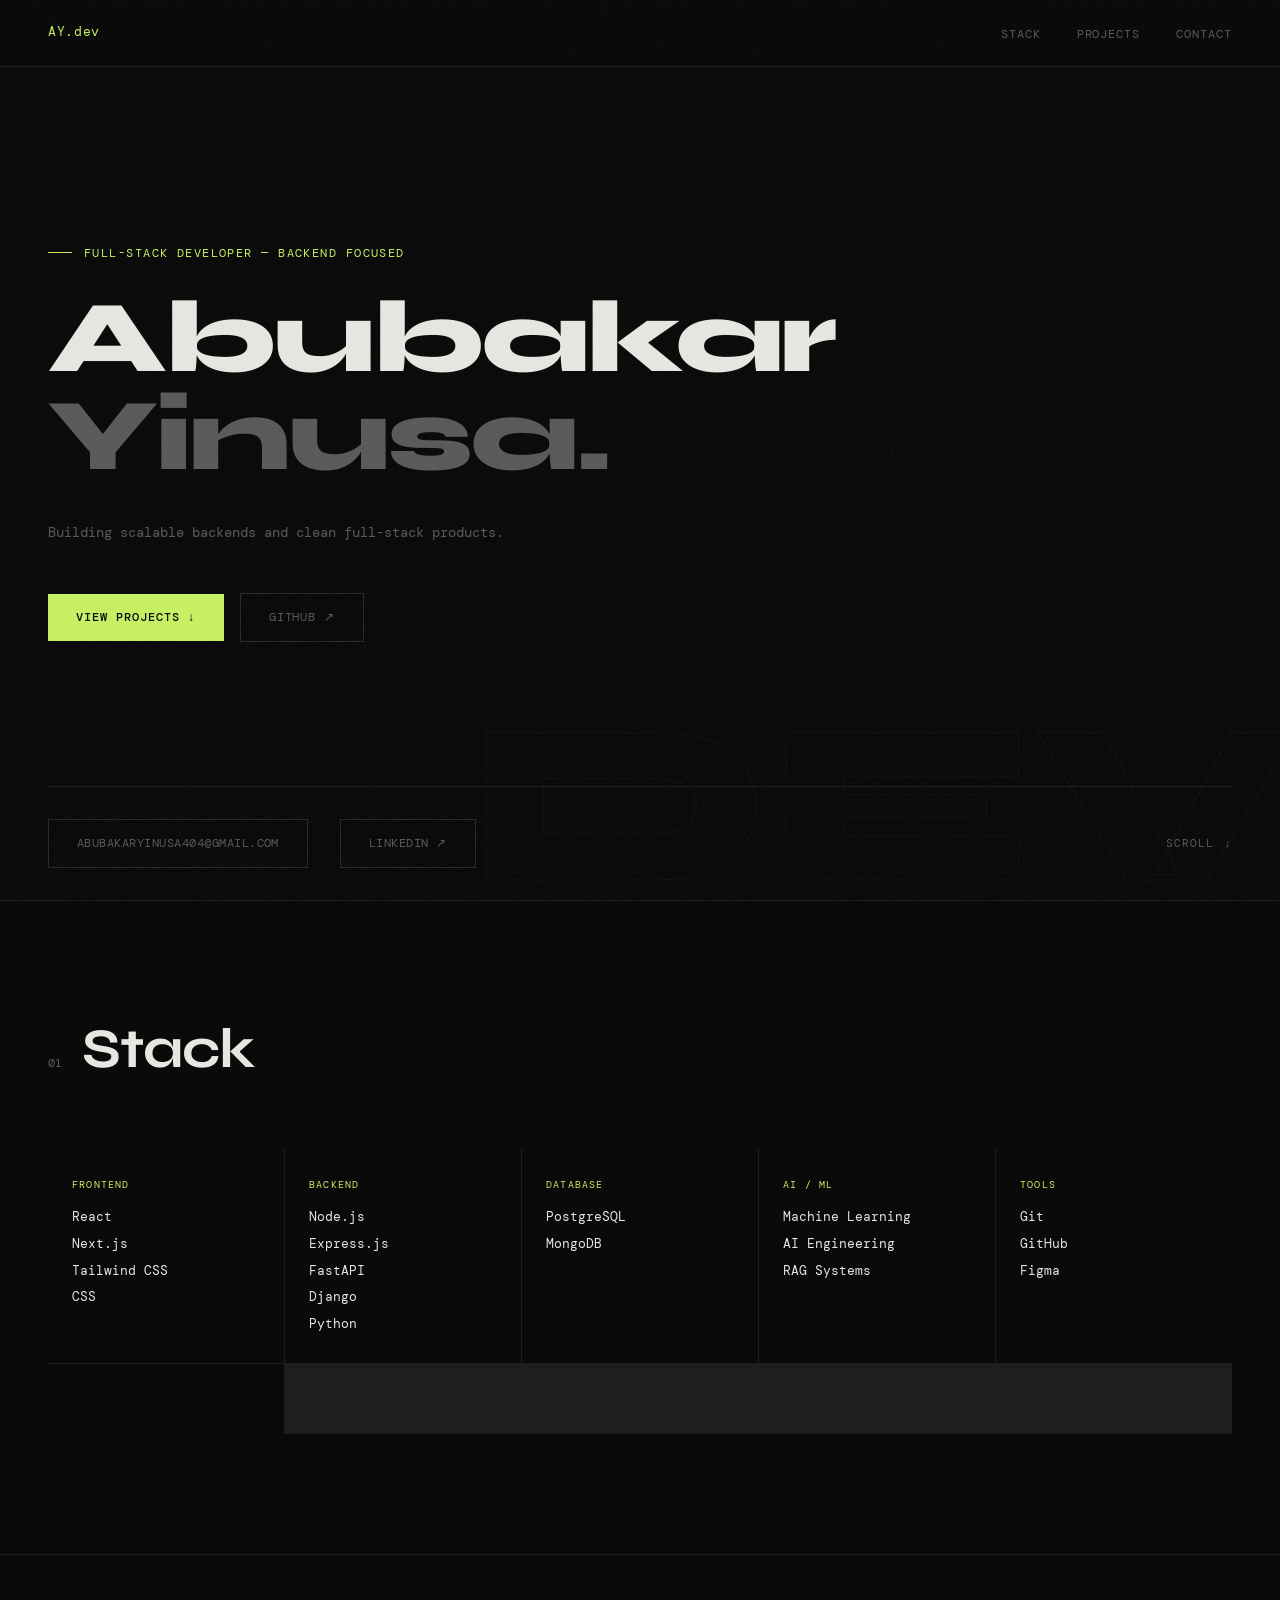
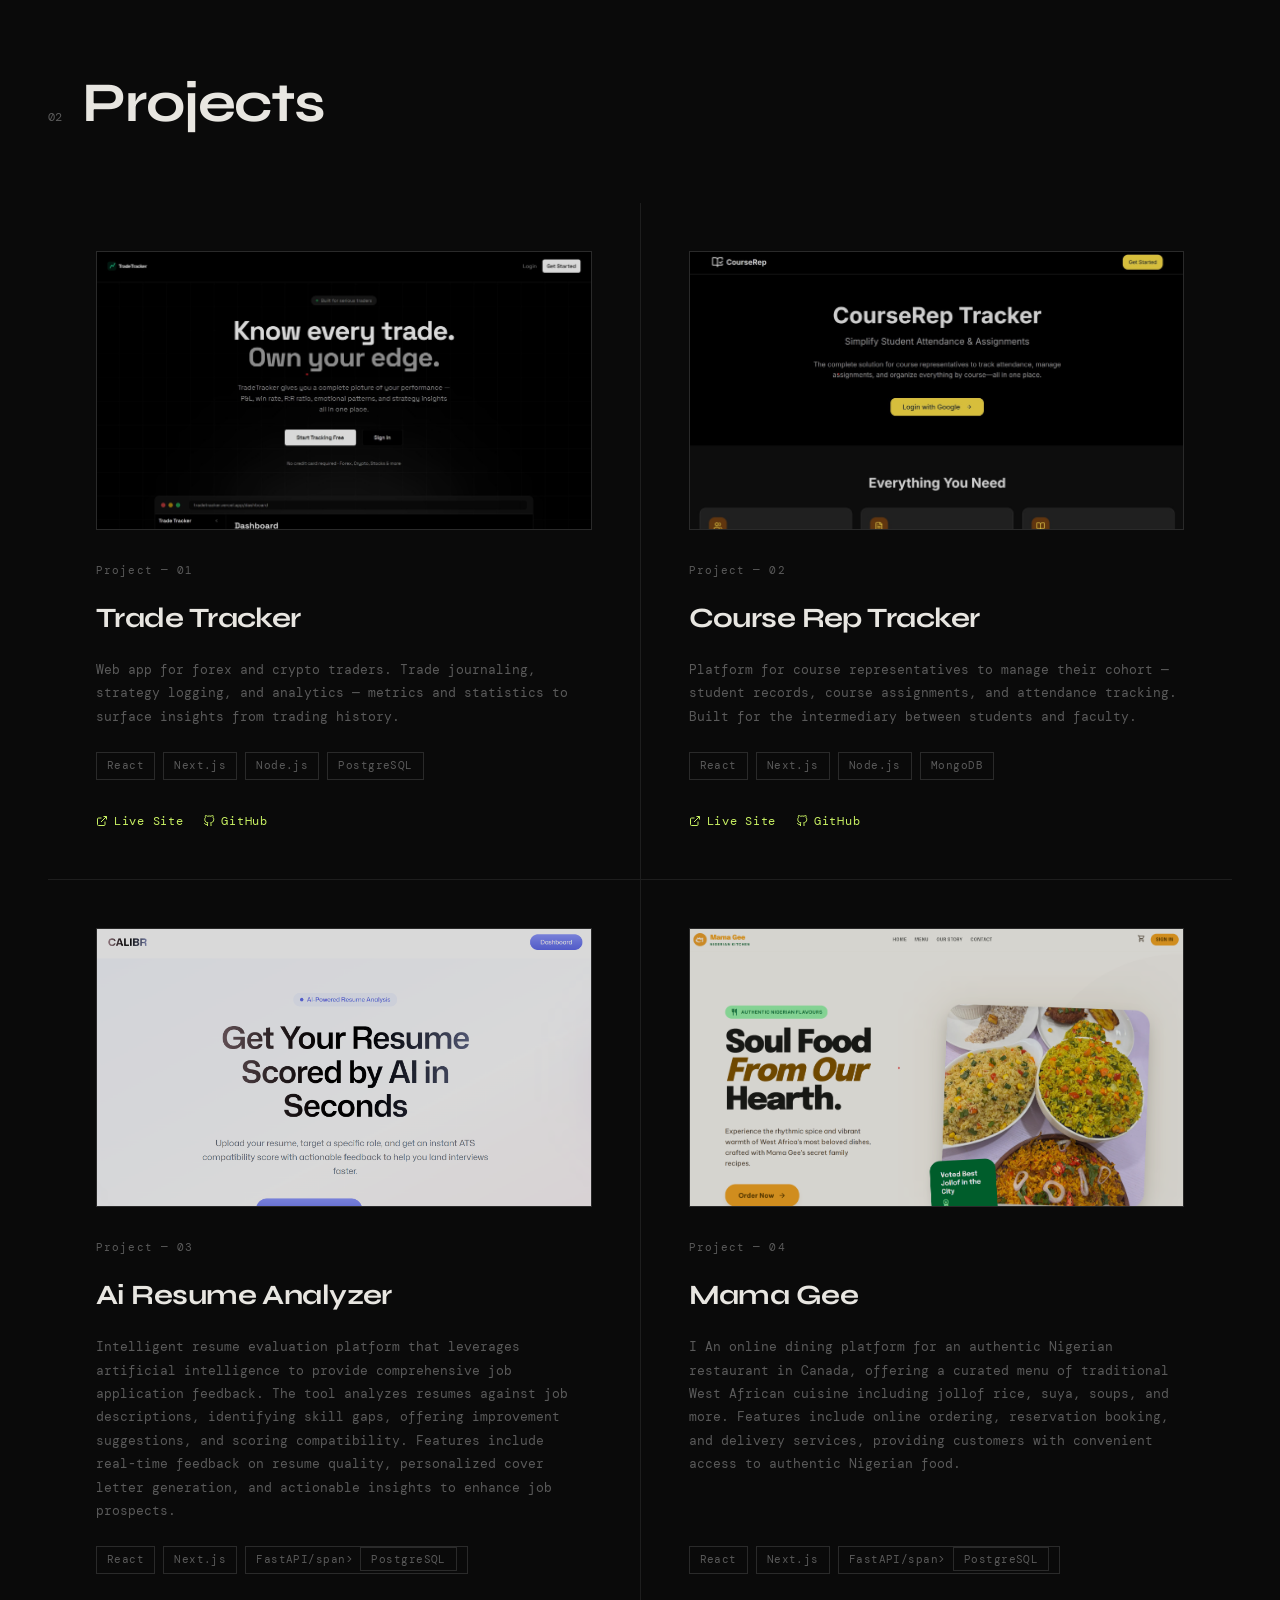
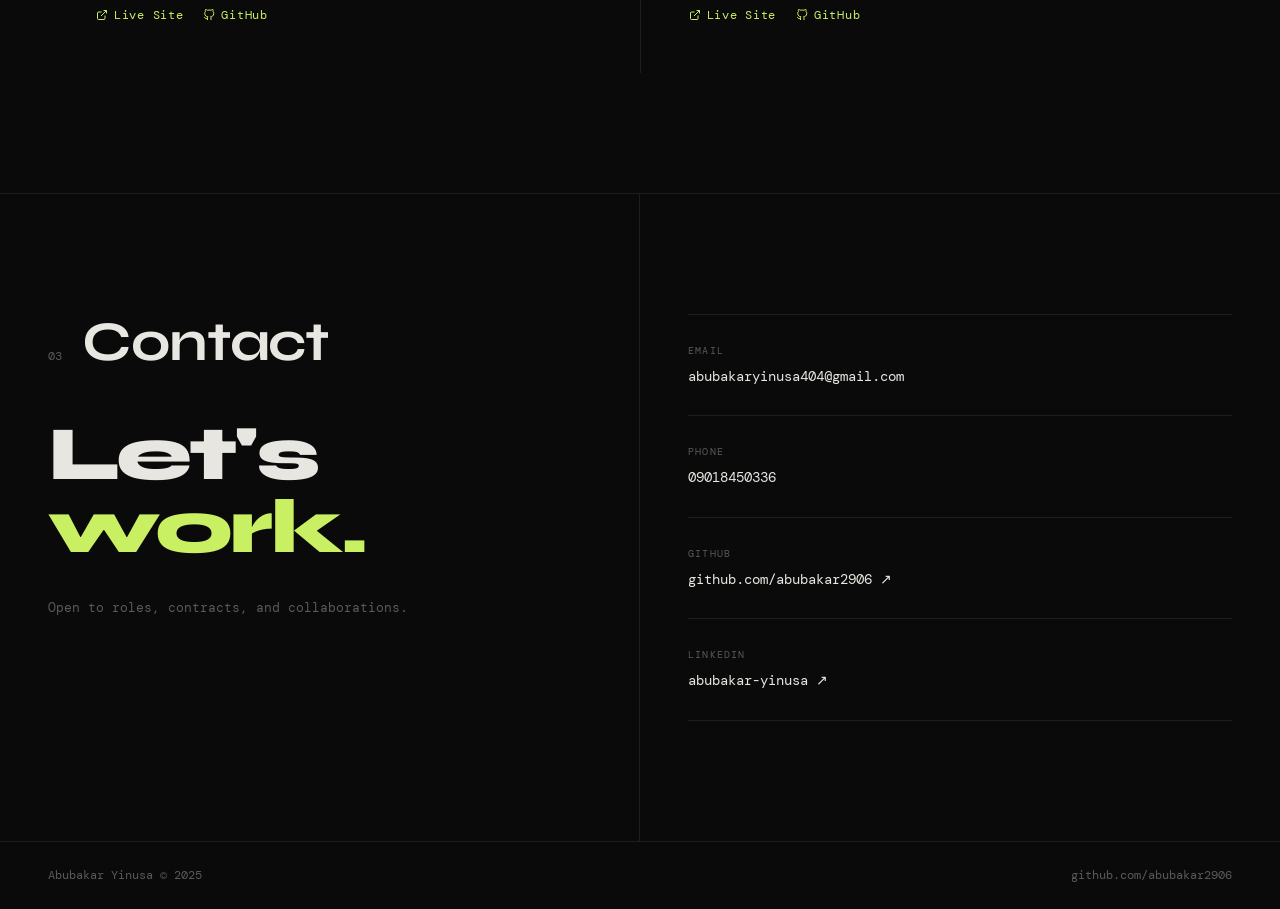
==== commit 25e24de4: "project 4" ====
--- a/index.html
+++ b/index.html
@@ -1044,19 +1044,20 @@
 
       <!-- Course Rep Tracker -->
       <div class="project-card fade-in">
-        <div class="project-preview"><img
-            src="./Ai.png"
-            alt="Ai Resume Analyzer" loading="lazy" /></div>
+        <div class="project-preview"><img src="./Ai.png" alt="Ai Resume Analyzer" loading="lazy" /></div>
         <div class="project-index">Project — 03</div>
         <div class="project-name">Ai Resume Analyzer</div>
         <p class="project-desc">
-          Intelligent resume evaluation platform that leverages artificial intelligence to provide comprehensive job application feedback. The tool analyzes resumes against job descriptions, identifying skill gaps, offering improvement suggestions, and scoring compatibility. Features include real-time feedback on resume quality, personalized cover letter generation, and actionable insights to enhance job prospects.
+          Intelligent resume evaluation platform that leverages artificial intelligence to provide comprehensive job
+          application feedback. The tool analyzes resumes against job descriptions, identifying skill gaps, offering
+          improvement suggestions, and scoring compatibility. Features include real-time feedback on resume quality,
+          personalized cover letter generation, and actionable insights to enhance job prospects.
         </p>
         <div class="project-tags">
           <span class="tag">React</span>
           <span class="tag">Next.js</span>
           <span class="tag">FastAPI/span>
-          <span class="tag">PostgreSQL</span>
+            <span class="tag">PostgreSQL</span>
         </div>
         <div class="project-links">
           <a href="https://calibr-jade.vercel.app" target="_blank" class="project-link">
@@ -1074,6 +1075,39 @@
           </a>
         </div>
       </div>
+
+      <div class="project-card fade-in">
+        <div class="project-preview"><img src="./mamagee.png" alt="Ai Resume Analyzer" loading="lazy" /></div>
+        <div class="project-index">Project — 04</div>
+        <div class="project-name">Mama Gee</div>
+        <p class="project-desc">
+          I An online dining platform for an authentic Nigerian restaurant in Canada, offering a curated menu of
+          traditional West African cuisine including jollof rice, suya, soups, and more. Features include online
+          ordering, reservation booking, and delivery services, providing customers with convenient access to authentic
+          Nigerian food.
+        </p>
+        <div class="project-tags">
+          <span class="tag">React</span>
+          <span class="tag">Next.js</span>
+          <span class="tag">FastAPI/span>
+            <span class="tag">PostgreSQL</span>
+        </div>
+        <div class="project-links">
+          <a href="https://calibr-jade.vercel.app" target="_blank" class="project-link">
+            <svg viewBox="0 0 24 24" fill="none" stroke="currentColor" stroke-width="2">
+              <path d="M18 13v6a2 2 0 01-2 2H5a2 2 0 01-2-2V8a2 2 0 012-2h6M15 3h6v6M10 14L21 3" />
+            </svg>
+            Live Site
+          </a>
+          <a href="https://github.com/abubakar2906/Calibr" target="_blank" class="project-link">
+            <svg viewBox="0 0 24 24" fill="none" stroke="currentColor" stroke-width="2">
+              <path
+                d="M9 19c-5 1.5-5-2.5-7-3m14 6v-3.87a3.37 3.37 0 00-.94-2.61c3.14-.35 6.44-1.54 6.44-7A5.44 5.44 0 0020 4.77 5.07 5.07 0 0019.91 1S18.73.65 16 2.48a13.38 13.38 0 00-7 0C6.27.65 5.09 1 5.09 1A5.07 5.07 0 005 4.77a5.44 5.44 0 00-1.5 3.78c0 5.42 3.3 6.61 6.44 7A3.37 3.37 0 009 18.13V22" />
+            </svg>
+            GitHub
+          </a>
+        </div>
+      </div>
     </div>
   </section>
 
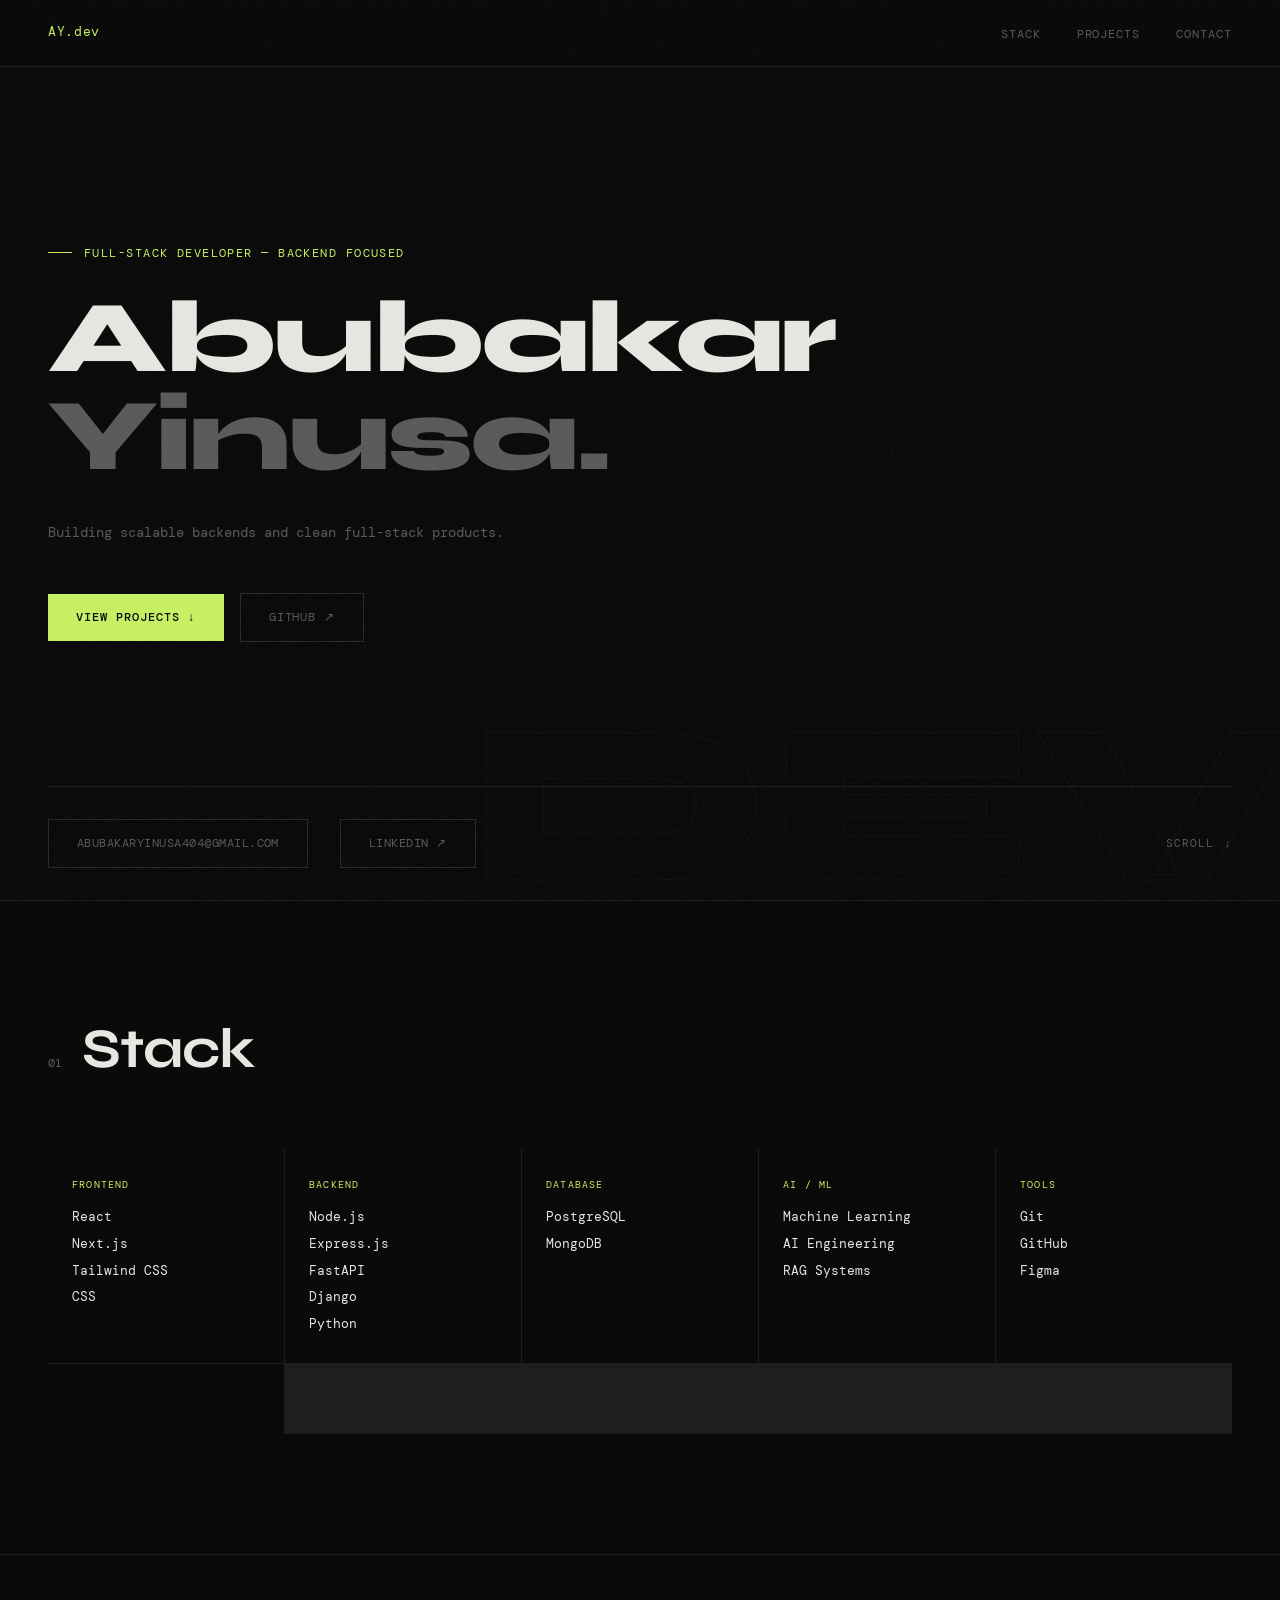
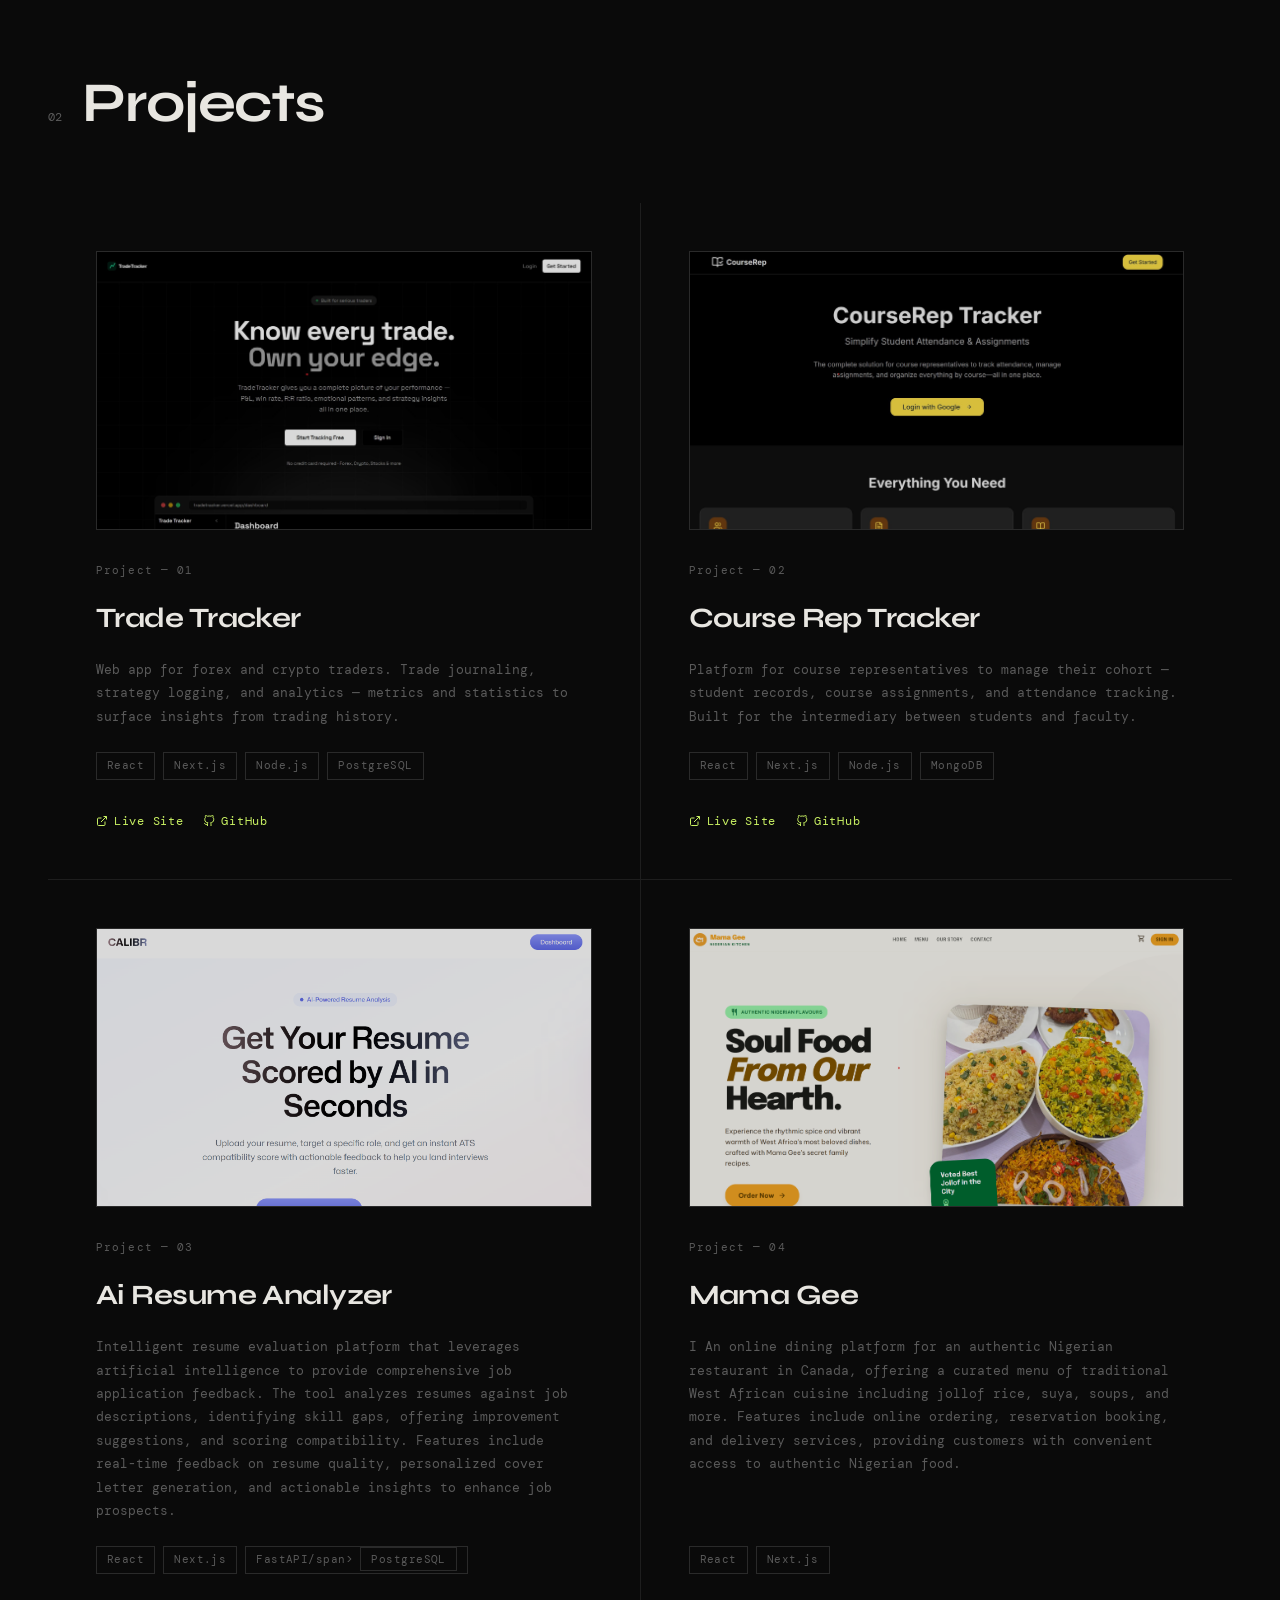
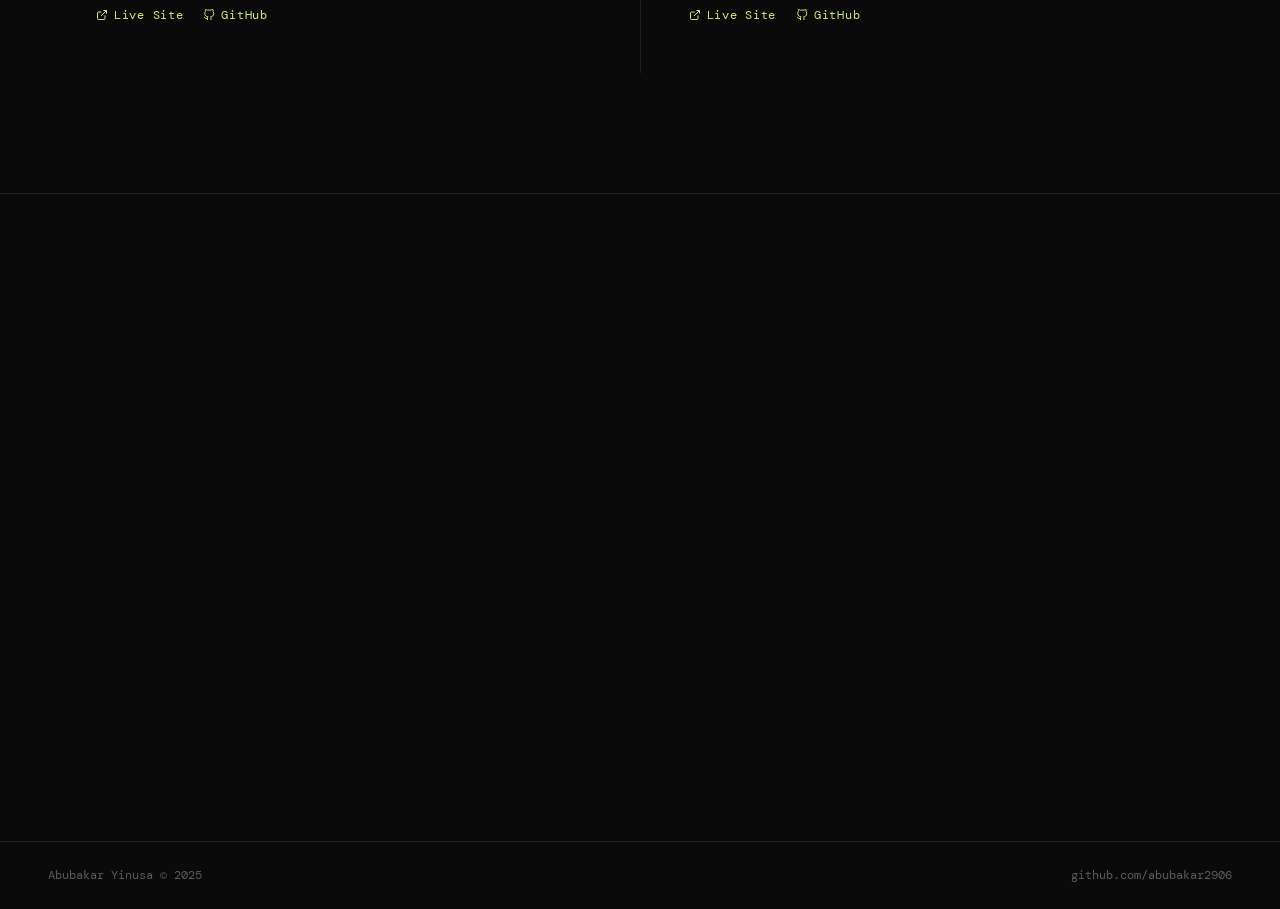
==== commit f3a20dd8: "Update index.html" ====
--- a/index.html
+++ b/index.html
@@ -1089,11 +1089,9 @@
         <div class="project-tags">
           <span class="tag">React</span>
           <span class="tag">Next.js</span>
-          <span class="tag">FastAPI/span>
-            <span class="tag">PostgreSQL</span>
         </div>
         <div class="project-links">
-          <a href="https://calibr-jade.vercel.app" target="_blank" class="project-link">
+          <a href="https://mama-gee-cw8s.vercel.app" target="_blank" class="project-link">
             <svg viewBox="0 0 24 24" fill="none" stroke="currentColor" stroke-width="2">
               <path d="M18 13v6a2 2 0 01-2 2H5a2 2 0 01-2-2V8a2 2 0 012-2h6M15 3h6v6M10 14L21 3" />
             </svg>
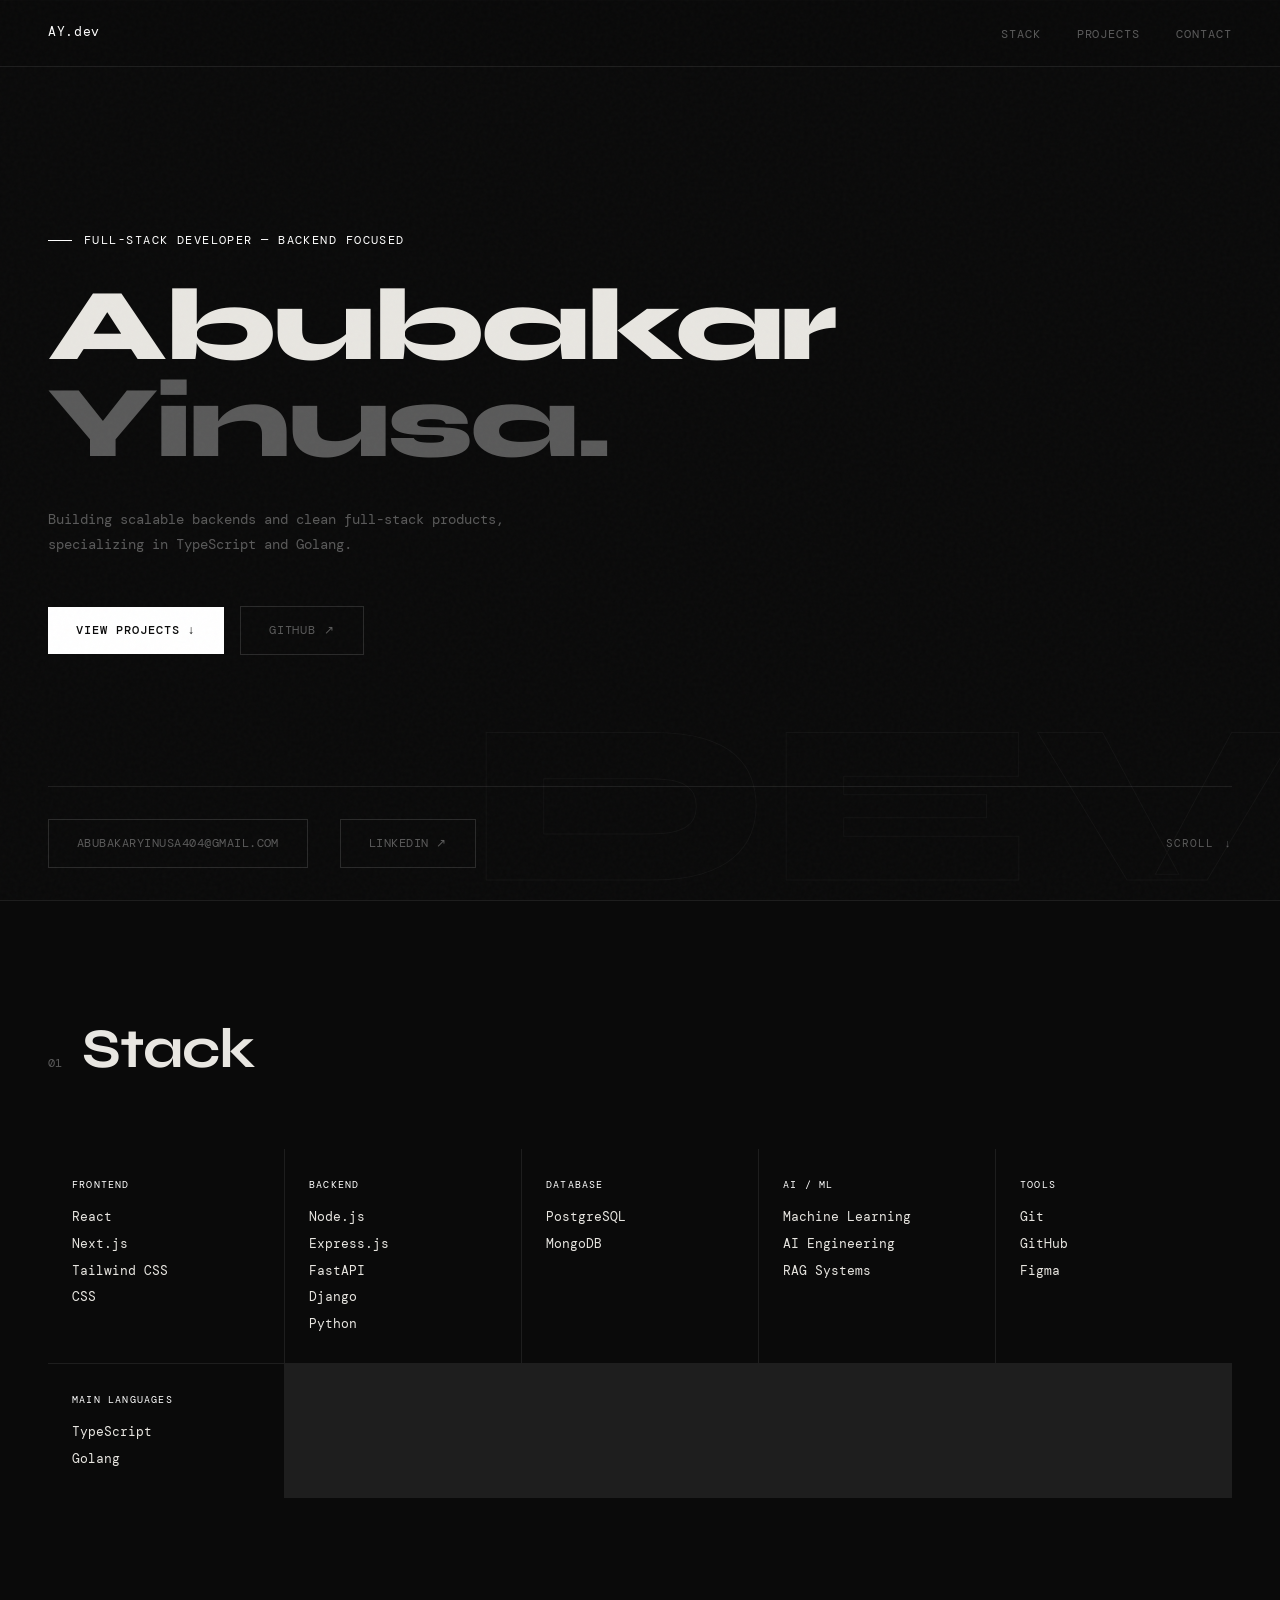
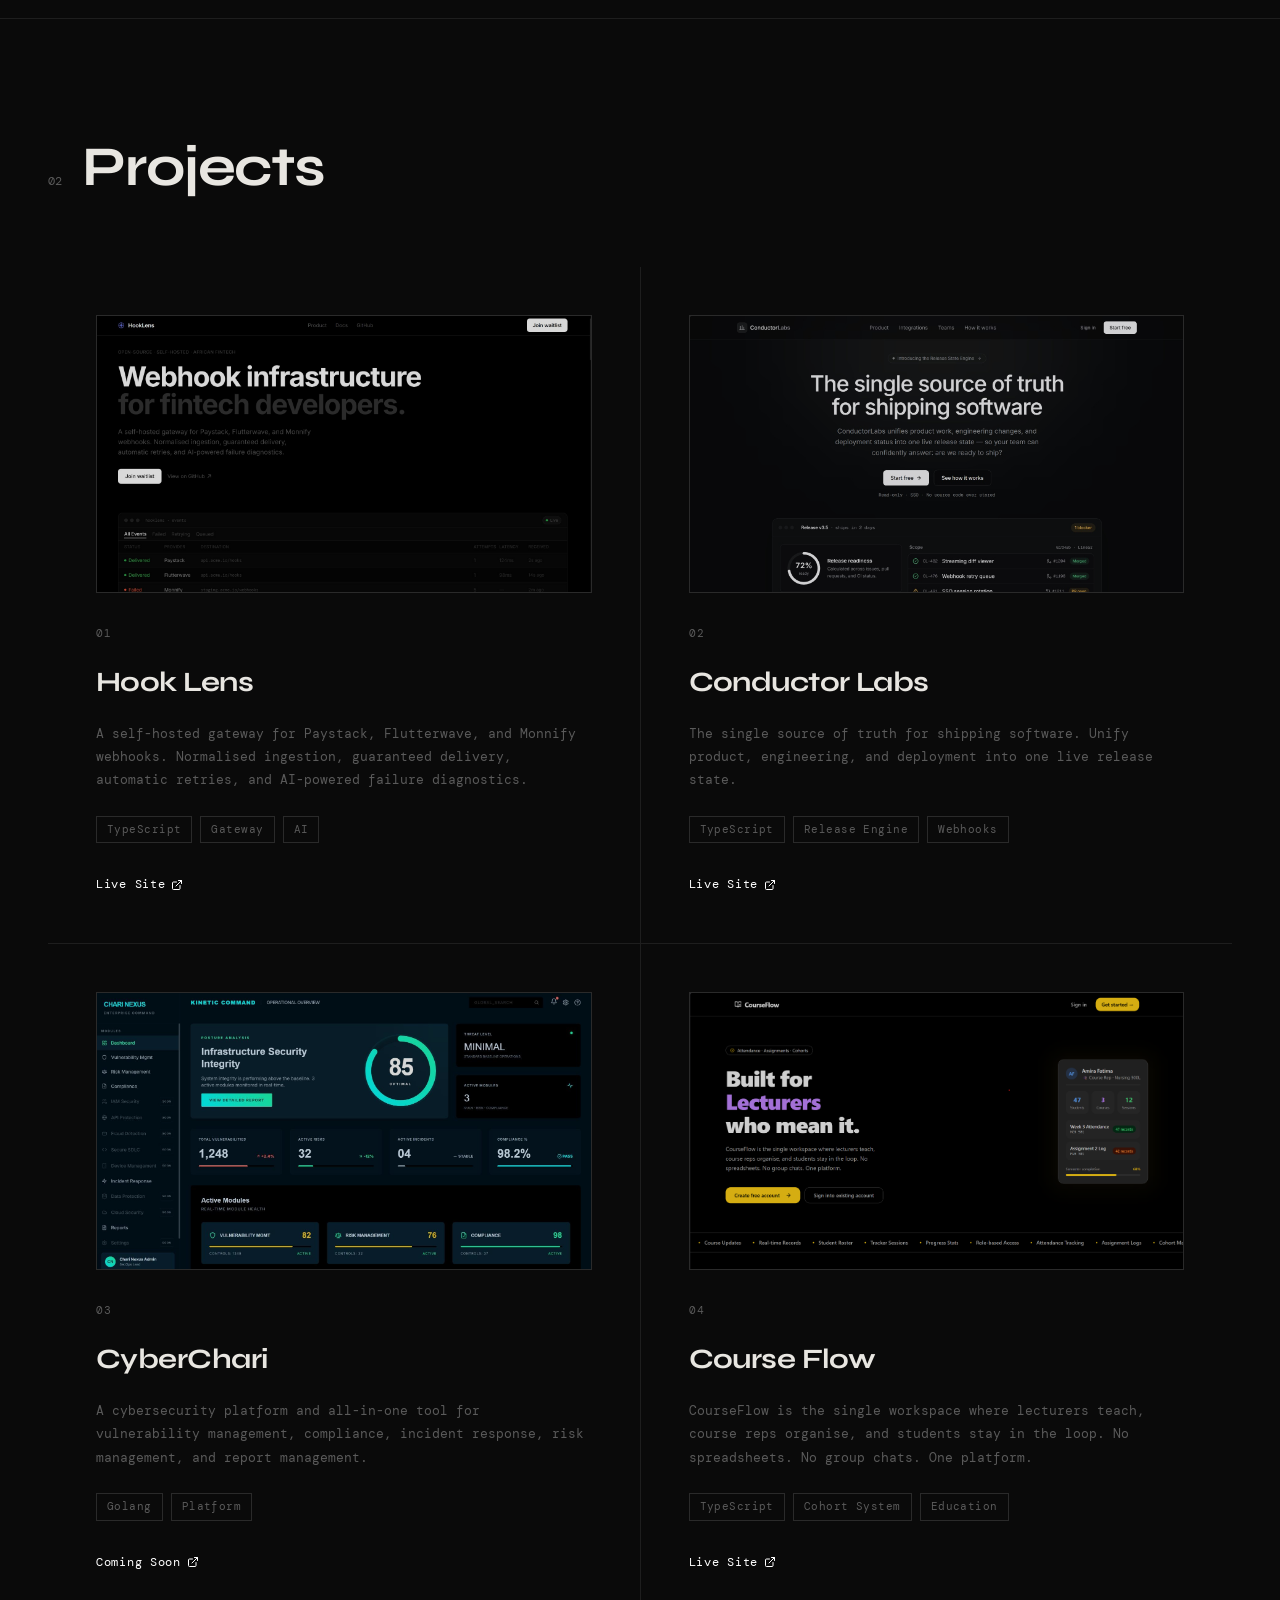
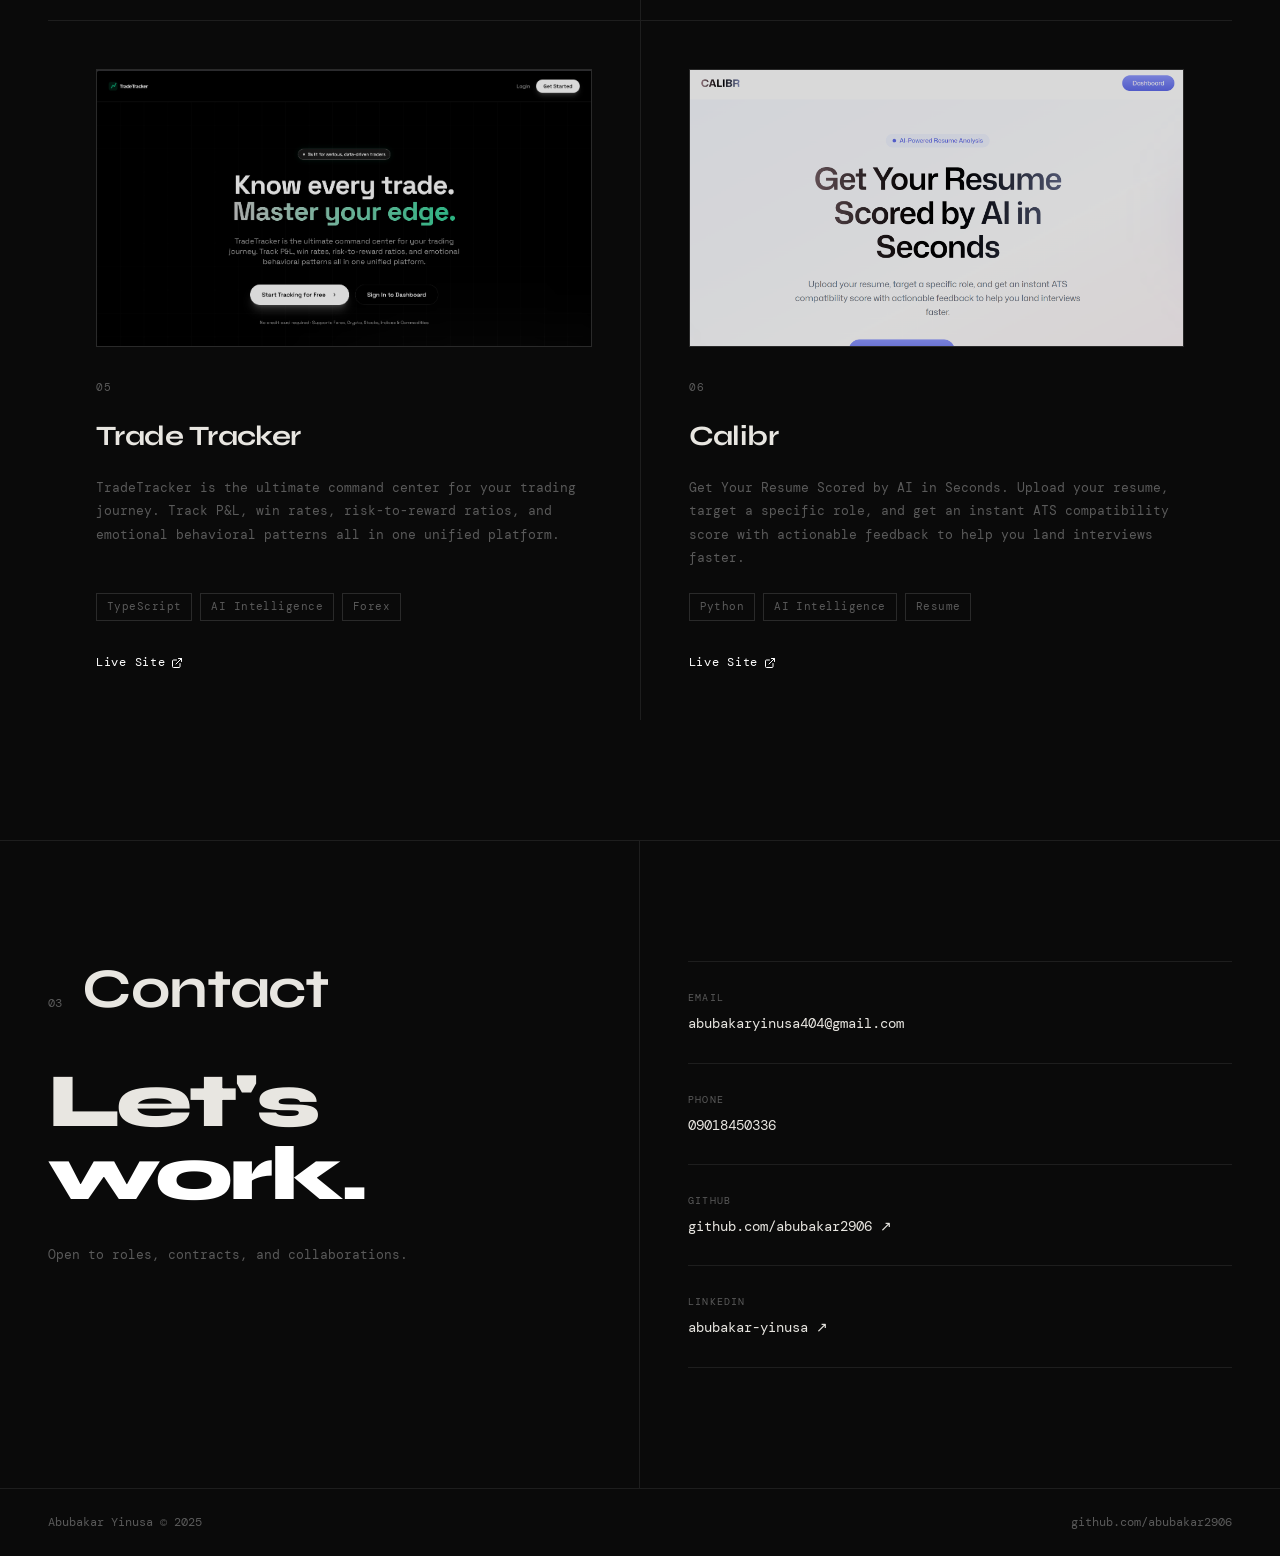
==== commit 2df9c562: "work updates" ====
--- a/index.html
+++ b/index.html
@@ -10,850 +10,7 @@
   <link
     href="https://fonts.googleapis.com/css2?family=DM+Mono:ital,wght@0,300;0,400;0,500;1,300&family=Syne:wght@400;500;600;700;800&display=swap"
     rel="stylesheet" />
-  <style>
-    *,
-    *::before,
-    *::after {
-      box-sizing: border-box;
-      margin: 0;
-      padding: 0;
-    }
-
-    :root {
-      --bg: #0a0a0a;
-      --surface: #111111;
-      --border: #1e1e1e;
-      --border-light: #2a2a2a;
-      --text: #e8e6e1;
-      --muted: #5a5a5a;
-      --accent: #c8f062;
-      --accent-dim: rgba(200, 240, 98, 0.08);
-      --mono: 'DM Mono', monospace;
-      --sans: 'Syne', sans-serif;
-    }
-
-    html {
-      scroll-behavior: smooth;
-    }
-
-    body {
-      background: var(--bg);
-      color: var(--text);
-      font-family: var(--sans);
-      font-size: 16px;
-      line-height: 1.6;
-      overflow-x: hidden;
-    }
-
-    /* Grain overlay */
-    body::before {
-      content: '';
-      position: fixed;
-      inset: 0;
-      background-image: url("data:image/svg+xml,%3Csvg viewBox='0 0 256 256' xmlns='http://www.w3.org/2000/svg'%3E%3Cfilter id='noise'%3E%3CfeTurbulence type='fractalNoise' baseFrequency='0.9' numOctaves='4' stitchTiles='stitch'/%3E%3C/filter%3E%3Crect width='100%25' height='100%25' filter='url(%23noise)' opacity='1'/%3E%3C/svg%3E");
-      opacity: 0.025;
-      pointer-events: none;
-      z-index: 9999;
-    }
-
-    /* ─── NAV ─── */
-    nav {
-      position: fixed;
-      top: 0;
-      left: 0;
-      right: 0;
-      z-index: 100;
-      padding: 20px 48px;
-      display: flex;
-      align-items: center;
-      justify-content: space-between;
-      border-bottom: 1px solid var(--border);
-      background: rgba(10, 10, 10, 0.85);
-      backdrop-filter: blur(12px);
-      -webkit-backdrop-filter: blur(12px);
-    }
-
-    .nav-logo {
-      font-family: var(--mono);
-      font-size: 13px;
-      color: var(--accent);
-      letter-spacing: 0.05em;
-      text-decoration: none;
-    }
-
-    .nav-links {
-      display: flex;
-      gap: 36px;
-      list-style: none;
-    }
-
-    .nav-links a {
-      font-family: var(--mono);
-      font-size: 12px;
-      color: var(--muted);
-      text-decoration: none;
-      letter-spacing: 0.08em;
-      text-transform: uppercase;
-      transition: color 0.2s;
-    }
-
-    .nav-links a:hover {
-      color: var(--text);
-    }
-
-    /* Mobile Menu Toggle */
-    .nav-toggle {
-      display: none;
-      background: none;
-      border: none;
-      cursor: pointer;
-      padding: 0;
-      z-index: 1000;
-      color: var(--accent);
-    }
-
-    .nav-toggle svg {
-      width: 24px;
-      height: 24px;
-    }
-
-    /* Mobile Nav Overlay */
-    .mobile-nav {
-      position: fixed;
-      inset: 0;
-      background: var(--bg);
-      z-index: 900;
-      display: flex;
-      flex-direction: column;
-      align-items: center;
-      justify-content: center;
-      gap: 32px;
-      padding: 48px;
-      opacity: 0;
-      visibility: hidden;
-      transition: all 0.3s cubic-bezier(0.165, 0.84, 0.44, 1);
-      transform: translateY(-20px);
-    }
-
-    .mobile-nav.active {
-      opacity: 1;
-      visibility: visible;
-      transform: translateY(0);
-    }
-
-    .mobile-nav a {
-      font-family: var(--mono);
-      font-size: 24px;
-      color: var(--text);
-      text-decoration: none;
-      text-transform: uppercase;
-      letter-spacing: 0.1em;
-    }
-
-    /* ─── HERO ─── */
-    #hero {
-      min-height: 100vh;
-      display: grid;
-      grid-template-rows: 1fr auto;
-      padding: 0 48px;
-      padding-top: 100px;
-      position: relative;
-      overflow: hidden;
-    }
-
-    .hero-bg-text {
-      position: absolute;
-      bottom: -20px;
-      right: -20px;
-      font-family: var(--sans);
-      font-size: clamp(120px, 18vw, 280px);
-      font-weight: 800;
-      color: transparent;
-      -webkit-text-stroke: 1px rgba(255, 255, 255, 0.04);
-      line-height: 1;
-      user-select: none;
-      pointer-events: none;
-      white-space: nowrap;
-    }
-
-    .hero-inner {
-      display: flex;
-      flex-direction: column;
-      justify-content: center;
-      max-width: 900px;
-    }
-
-    .hero-label {
-      font-family: var(--mono);
-      font-size: 12px;
-      color: var(--accent);
-      letter-spacing: 0.12em;
-      text-transform: uppercase;
-      margin-bottom: 28px;
-      display: flex;
-      align-items: center;
-      gap: 12px;
-      flex-wrap: wrap;
-      line-height: 1.4;
-    }
-
-    .hero-label::before {
-      content: '';
-      display: inline-block;
-      width: 24px;
-      height: 1px;
-      background: var(--accent);
-    }
-
-    h1 {
-      font-family: var(--sans);
-      font-size: clamp(52px, 8vw, 120px);
-      font-weight: 800;
-      line-height: 0.95;
-      letter-spacing: -0.03em;
-      margin-bottom: 36px;
-    }
-
-    h1 .line-muted {
-      color: var(--muted);
-    }
-
-    .hero-desc {
-      font-family: var(--mono);
-      font-size: 14px;
-      color: var(--muted);
-      max-width: 460px;
-      line-height: 1.8;
-      margin-bottom: 48px;
-    }
-
-    .hero-actions {
-      display: flex;
-      gap: 16px;
-      align-items: center;
-      flex-wrap: wrap;
-    }
-
-    .btn-primary {
-      display: inline-flex;
-      align-items: center;
-      gap: 8px;
-      background: var(--accent);
-      color: #0a0a0a;
-      font-family: var(--mono);
-      font-size: 12px;
-      font-weight: 500;
-      letter-spacing: 0.08em;
-      text-transform: uppercase;
-      padding: 14px 28px;
-      text-decoration: none;
-      transition: all 0.2s;
-    }
-
-    .btn-primary:hover {
-      background: #d4f470;
-      transform: translateY(-1px);
-    }
-
-    .btn-ghost {
-      display: inline-flex;
-      align-items: center;
-      gap: 8px;
-      border: 1px solid var(--border-light);
-      color: var(--muted);
-      font-family: var(--mono);
-      font-size: 12px;
-      letter-spacing: 0.08em;
-      text-transform: uppercase;
-      padding: 14px 28px;
-      text-decoration: none;
-      transition: all 0.2s;
-    }
-
-    .btn-ghost:hover {
-      border-color: var(--text);
-      color: var(--text);
-    }
-
-    .hero-bottom {
-      padding: 32px 0;
-      display: flex;
-      align-items: center;
-      justify-content: space-between;
-      border-top: 1px solid var(--border);
-    }
-
-    .hero-contacts {
-      display: flex;
-      gap: 32px;
-    }
-
-    .hero-contacts a {
-      font-family: var(--mono);
-      font-size: 12px;
-      color: var(--muted);
-      text-decoration: none;
-      letter-spacing: 0.04em;
-      transition: color 0.2s;
-    }
-
-    .hero-contacts a:hover {
-      color: var(--accent);
-    }
-
-    .scroll-hint {
-      font-family: var(--mono);
-      font-size: 11px;
-      color: var(--muted);
-      letter-spacing: 0.1em;
-      text-transform: uppercase;
-      display: flex;
-      align-items: center;
-      gap: 10px;
-    }
-
-    .scroll-arrow {
-      display: inline-block;
-      animation: bounce 2s ease-in-out infinite;
-    }
-
-    @keyframes bounce {
-
-      0%,
-      100% {
-        transform: translateY(0);
-      }
-
-      50% {
-        transform: translateY(4px);
-      }
-    }
-
-    /* ─── SECTIONS ─── */
-    section {
-      padding: 120px 48px;
-      border-top: 1px solid var(--border);
-    }
-
-    .section-header {
-      display: flex;
-      align-items: baseline;
-      gap: 20px;
-      margin-bottom: 72px;
-    }
-
-    .section-num {
-      font-family: var(--mono);
-      font-size: 12px;
-      color: var(--muted);
-    }
-
-    .section-title {
-      font-family: var(--sans);
-      font-size: clamp(32px, 5vw, 56px);
-      font-weight: 700;
-      letter-spacing: -0.02em;
-      line-height: 1;
-    }
-
-    /* ─── STACK ─── */
-    .stack-grid {
-      display: grid;
-      grid-template-columns: repeat(auto-fill, minmax(200px, 1fr));
-      gap: 1px;
-      background: var(--border);
-    }
-
-    .stack-cell {
-      background: var(--bg);
-      padding: 28px 24px;
-      transition: background 0.2s;
-    }
-
-    .stack-cell:hover {
-      background: var(--surface);
-    }
-
-    .stack-category {
-      font-family: var(--mono);
-      font-size: 10px;
-      color: var(--accent);
-      letter-spacing: 0.12em;
-      text-transform: uppercase;
-      margin-bottom: 14px;
-    }
-
-    .stack-items {
-      display: flex;
-      flex-direction: column;
-      gap: 6px;
-    }
-
-    .stack-item {
-      font-family: var(--mono);
-      font-size: 13px;
-      color: var(--text);
-    }
-
-    /* ─── PROJECTS ─── */
-    .projects-grid {
-      display: grid;
-      grid-template-columns: 1fr 1fr;
-      gap: 1px;
-      background: var(--border);
-    }
-
-    .project-card {
-      background: var(--bg);
-      padding: 48px;
-      display: flex;
-      flex-direction: column;
-      gap: 24px;
-      transition: background 0.3s;
-      position: relative;
-      overflow: hidden;
-    }
-
-    .project-card::before {
-      content: '';
-      position: absolute;
-      top: 0;
-      left: 0;
-      right: 0;
-      height: 2px;
-      background: var(--accent);
-      transform: scaleX(0);
-      transform-origin: left;
-      transition: transform 0.4s ease;
-    }
-
-    .project-card:hover::before {
-      transform: scaleX(1);
-    }
-
-    .project-card:hover {
-      background: var(--surface);
-    }
-
-    .project-index {
-      font-family: var(--mono);
-      font-size: 11px;
-      color: var(--muted);
-      letter-spacing: 0.1em;
-    }
-
-    .project-name {
-      font-family: var(--sans);
-      font-size: 28px;
-      font-weight: 700;
-      letter-spacing: -0.02em;
-      line-height: 1.1;
-    }
-
-    .project-desc {
-      font-family: var(--mono);
-      font-size: 13px;
-      color: var(--muted);
-      line-height: 1.8;
-      flex: 1;
-    }
-
-    .project-tags {
-      display: flex;
-      flex-wrap: wrap;
-      gap: 8px;
-    }
-
-    .tag {
-      font-family: var(--mono);
-      font-size: 11px;
-      color: var(--muted);
-      border: 1px solid var(--border-light);
-      padding: 4px 10px;
-      letter-spacing: 0.04em;
-    }
-
-    .project-links {
-      display: flex;
-      gap: 20px;
-      margin-top: 8px;
-    }
-
-    .project-link {
-      font-family: var(--mono);
-      font-size: 12px;
-      color: var(--accent);
-      text-decoration: none;
-      letter-spacing: 0.06em;
-      display: flex;
-      align-items: center;
-      gap: 6px;
-      transition: opacity 0.2s;
-    }
-
-    .project-link:hover {
-      opacity: 0.7;
-    }
-
-    .project-link svg {
-      width: 12px;
-      height: 12px;
-    }
-
-    /* ─── CONTACT ─── */
-    #contact {
-      display: grid;
-      grid-template-columns: 1fr 1fr;
-      gap: 0;
-      padding: 0;
-      border-top: 1px solid var(--border);
-    }
-
-    .contact-left {
-      padding: 120px 48px;
-      border-right: 1px solid var(--border);
-    }
-
-    .contact-right {
-      padding: 120px 48px;
-      display: flex;
-      flex-direction: column;
-      justify-content: center;
-      gap: 0;
-    }
-
-    .contact-item {
-      padding: 28px 0;
-      border-bottom: 1px solid var(--border);
-      display: flex;
-      flex-direction: column;
-      gap: 6px;
-    }
-
-    .contact-item:first-child {
-      border-top: 1px solid var(--border);
-    }
-
-    .contact-label {
-      font-family: var(--mono);
-      font-size: 10px;
-      color: var(--muted);
-      letter-spacing: 0.12em;
-      text-transform: uppercase;
-    }
-
-    .contact-value {
-      font-family: var(--mono);
-      font-size: 14px;
-      color: var(--text);
-      text-decoration: none;
-      transition: color 0.2s;
-    }
-
-    a.contact-value:hover {
-      color: var(--accent);
-    }
-
-    .contact-big {
-      font-family: var(--sans);
-      font-size: clamp(42px, 6vw, 80px);
-      font-weight: 800;
-      letter-spacing: -0.03em;
-      line-height: 0.95;
-      margin-bottom: 32px;
-    }
-
-    .contact-big span {
-      color: var(--accent);
-    }
-
-    .contact-sub {
-      font-family: var(--mono);
-      font-size: 13px;
-      color: var(--muted);
-      line-height: 1.8;
-      max-width: 360px;
-    }
-
-    /* ─── FOOTER ─── */
-    footer {
-      border-top: 1px solid var(--border);
-      padding: 24px 48px;
-      display: flex;
-      align-items: center;
-      justify-content: space-between;
-    }
-
-    footer span {
-      font-family: var(--mono);
-      font-size: 12px;
-      color: var(--muted);
-    }
-
-    footer a {
-      font-family: var(--mono);
-      font-size: 12px;
-      color: var(--muted);
-      text-decoration: none;
-      transition: color 0.2s;
-    }
-
-    footer a:hover {
-      color: var(--accent);
-    }
-
-
-    .project-preview {
-      width: 100%;
-      aspect-ratio: 16/9;
-      overflow: hidden;
-      border: 1px solid var(--border-light);
-      position: relative;
-      margin-bottom: 8px;
-    }
-
-    .project-preview img {
-      width: 100%;
-      height: 100%;
-      object-fit: cover;
-      object-position: top;
-      display: block;
-      transition: transform 0.6s ease;
-      filter: brightness(0.85);
-    }
-
-    .project-card:hover .project-preview img {
-      transform: scale(1.03);
-      filter: brightness(1);
-    }
-
-    /* ─── ANIMATIONS ─── */
-    .fade-in {
-      opacity: 0;
-      transform: translateY(24px);
-      transition: opacity 0.7s ease, transform 0.7s ease;
-    }
-
-    .fade-in.visible {
-      opacity: 1;
-      transform: translateY(0);
-    }
-
-    /* Stagger children */
-    .stagger>* {
-      opacity: 0;
-      transform: translateY(20px);
-      transition: opacity 0.6s ease, transform 0.6s ease;
-    }
-
-    .stagger.visible>*:nth-child(1) {
-      opacity: 1;
-      transform: none;
-      transition-delay: 0s;
-    }
-
-    .stagger.visible>*:nth-child(2) {
-      opacity: 1;
-      transform: none;
-      transition-delay: 0.1s;
-    }
-
-    .stagger.visible>*:nth-child(3) {
-      opacity: 1;
-      transform: none;
-      transition-delay: 0.2s;
-    }
-
-    .stagger.visible>*:nth-child(4) {
-      opacity: 1;
-      transform: none;
-      transition-delay: 0.3s;
-    }
-
-    .stagger.visible>*:nth-child(5) {
-      opacity: 1;
-      transform: none;
-      transition-delay: 0.4s;
-    }
-
-    .stagger.visible>*:nth-child(6) {
-      opacity: 1;
-      transform: none;
-      transition-delay: 0.5s;
-    }
-
-    .stagger.visible>*:nth-child(7) {
-      opacity: 1;
-      transform: none;
-      transition-delay: 0.6s;
-    }
-
-    .stagger.visible>*:nth-child(8) {
-      opacity: 1;
-      transform: none;
-      transition-delay: 0.7s;
-    }
-
-    /* ─── RESPONSIVE ─── */
-    @media (max-width: 768px) {
-      nav {
-        padding: 16px 24px;
-      }
-
-      .nav-links {
-        display: none;
-      }
-
-      #hero {
-        padding: 0 24px;
-        padding-top: 80px;
-      }
-
-      section {
-        padding: 80px 24px;
-      }
-
-      .projects-grid {
-        grid-template-columns: 1fr;
-      }
-
-      .project-card {
-        padding: 32px 24px;
-      }
-
-      #contact {
-        grid-template-columns: 1fr;
-      }
-
-      .contact-left {
-        padding: 80px 24px;
-        border-right: none;
-        border-bottom: 1px solid var(--border);
-      }
-
-      .contact-right {
-        padding: 80px 24px;
-      }
-
-      .hero-bg-text {
-        font-size: 80px;
-        bottom: 10px;
-        right: 10px;
-      }
-
-      .stack-grid {
-        grid-template-columns: 1fr;
-      }
-
-      .hero-actions {
-        flex-direction: column;
-        align-items: stretch;
-        gap: 12px;
-      }
-
-      .btn-primary,
-      .btn-ghost {
-        justify-content: center;
-        width: 100%;
-      }
-
-      .hero-bottom {
-        flex-direction: column;
-        gap: 24px;
-        align-items: flex-start;
-      }
-
-      .hero-contacts {
-        flex-direction: column;
-        gap: 12px;
-        align-items: flex-start;
-      }
-
-      .hero-contacts a {
-        border-bottom: 1px solid var(--border);
-        padding-bottom: 4px;
-        display: block;
-        width: 100%;
-      }
-
-      .nav-toggle {
-        display: block;
-      }
-
-      .contact-big {
-        font-size: 42px;
-        margin-bottom: 24px;
-      }
-
-      h1 {
-        font-size: clamp(32px, 12vw, 42px);
-        word-break: break-word;
-        hyphens: auto;
-      }
-
-      .hero-desc {
-        font-size: 13px;
-        max-width: 100%;
-      }
-
-      .section-header {
-        flex-direction: column;
-        gap: 8px;
-        margin-bottom: 48px;
-      }
-
-      /* Fix long email overflow */
-      .hero-contacts a {
-        word-break: break-all;
-        font-size: 11px;
-        padding: 10px 14px;
-      }
-
-      .hero-label {
-        font-size: 11px;
-      }
-
-      nav {
-        padding: 12px 20px;
-      }
-    }
-
-    /* Extra small screens */
-    @media (max-width: 400px) {
-      nav {
-        padding: 10px 14px;
-      }
-
-      #hero,
-      section,
-      .contact-left,
-      .contact-right,
-      footer {
-        padding-left: 16px;
-        padding-right: 16px;
-      }
-
-      .contact-big {
-        font-size: 32px;
-      }
-
-      .nav-logo {
-        font-size: 11px;
-      }
-
-      h1 {
-        font-size: 34px;
-      }
-
-      .hero-label::before {
-        width: 16px;
-      }
-
-      .hero-label {
-        gap: 8px;
-      }
-    }
-  </style>
+  <link rel="stylesheet" href="style.css" />
 </head>
 
 <body>
@@ -890,7 +47,7 @@
         <span class="line-muted">Yinusa.</span>
       </h1>
       <p class="hero-desc">
-        Building scalable backends and clean full-stack products.<br />
+        Building scalable backends and clean full-stack products, specializing in TypeScript and Golang.<br />
       </p>
       <div class="hero-actions">
         <a href="#projects" class="btn-primary">View Projects ↓</a>
@@ -911,11 +68,11 @@
 
   <!-- STACK -->
   <section id="stack">
-    <div class="section-header fade-in">
+    <div class="section-header">
       <span class="section-num">01</span>
       <h2 class="section-title">Stack</h2>
     </div>
-    <div class="stack-grid stagger">
+    <div class="stack-grid">
       <div class="stack-cell">
         <div class="stack-category">Frontend</div>
         <div class="stack-items">
@@ -959,9 +116,10 @@
         </div>
       </div>
       <div class="stack-cell">
-        <div class="stack-category"></div>
-        <div class="stack-items">
-          <span class="stack-item"></span>
+        <div class="stack-category">Main Languages</div>
+        <div class="stack-items">
+          <span class="stack-item">TypeScript</span>
+          <span class="stack-item">Golang</span>
         </div>
       </div>
     </div>
@@ -969,149 +127,168 @@
 
   <!-- PROJECTS -->
   <section id="projects">
-    <div class="section-header fade-in">
+    <div class="section-header">
       <span class="section-num">02</span>
       <h2 class="section-title">Projects</h2>
     </div>
     <div class="projects-grid">
+      <!-- Hook Lens -->
+      <div class="project-card">
+        <div class="project-preview"><img src="WhatsApp%20Image%202026-07-11%20at%2019.10.57.jpeg" alt="Hook Lens" />
+        </div>
+        <div class="project-index">01</div>
+        <div class="project-name">Hook Lens</div>
+        <div class="project-desc">A self-hosted gateway for Paystack, Flutterwave, and Monnify webhooks. Normalised
+          ingestion, guaranteed delivery, automatic retries, and AI-powered failure diagnostics.</div>
+        <div class="project-tags">
+          <span class="tag">TypeScript</span>
+          <span class="tag">Gateway</span>
+          <span class="tag">AI</span>
+        </div>
+        <div class="project-links">
+          <a href="https://hooklens-mauve.vercel.app/" target="_blank" class="project-link">
+            Live Site <svg viewBox="0 0 24 24" fill="none" stroke="currentColor" stroke-width="2" stroke-linecap="round"
+              stroke-linejoin="round">
+              <path d="M18 13v6a2 2 0 0 1-2 2H5a2 2 0 0 1-2-2V8a2 2 0 0 1 2-2h6"></path>
+              <polyline points="15 3 21 3 21 9"></polyline>
+              <line x1="10" y1="14" x2="21" y2="3"></line>
+            </svg>
+          </a>
+        </div>
+      </div>
+
+      <!-- Conductor Labs -->
+      <div class="project-card">
+        <div class="project-preview"><img src="WhatsApp%20Image%202026-07-12%20at%2013.28.43.jpeg"
+            alt="Conductor Labs" /></div>
+        <div class="project-index">02</div>
+        <div class="project-name">Conductor Labs</div>
+        <div class="project-desc">The single source of truth for shipping software. Unify product, engineering, and
+          deployment into one live release state.</div>
+        <div class="project-tags">
+          <span class="tag">TypeScript</span>
+          <span class="tag">Release Engine</span>
+          <span class="tag">Webhooks</span>
+        </div>
+        <div class="project-links">
+          <a href="https://conductorlabs-rouge.vercel.app/" target="_blank" class="project-link">
+            Live Site <svg viewBox="0 0 24 24" fill="none" stroke="currentColor" stroke-width="2" stroke-linecap="round"
+              stroke-linejoin="round">
+              <path d="M18 13v6a2 2 0 0 1-2 2H5a2 2 0 0 1-2-2V8a2 2 0 0 1 2-2h6"></path>
+              <polyline points="15 3 21 3 21 9"></polyline>
+              <line x1="10" y1="14" x2="21" y2="3"></line>
+            </svg>
+          </a>
+        </div>
+      </div>
+
+      <!-- CyberChari -->
+      <div class="project-card">
+        <div class="project-preview"><img src="WhatsApp%20Image%202026-07-13%20at%2022.22.35.jpeg" alt="CyberChari" />
+        </div>
+        <div class="project-index">03</div>
+        <div class="project-name">CyberChari</div>
+        <div class="project-desc">A cybersecurity platform and all-in-one tool for vulnerability management, compliance,
+          incident response, risk management, and report management.</div>
+        <div class="project-tags">
+          <span class="tag">Golang</span>
+          <span class="tag">Platform</span>
+        </div>
+        <div class="project-links">
+          <a href="#" class="project-link">
+            Coming Soon <svg viewBox="0 0 24 24" fill="none" stroke="currentColor" stroke-width="2"
+              stroke-linecap="round" stroke-linejoin="round">
+              <path d="M18 13v6a2 2 0 0 1-2 2H5a2 2 0 0 1-2-2V8a2 2 0 0 1 2-2h6"></path>
+              <polyline points="15 3 21 3 21 9"></polyline>
+              <line x1="10" y1="14" x2="21" y2="3"></line>
+            </svg>
+          </a>
+        </div>
+      </div>
+
+      <!-- CourseFlow -->
+      <div class="project-card">
+        <div class="project-preview"><img src="./Screenshot 2026-07-13 221830.png" alt="Conductor Labs" /></div>
+        <div class="project-index">04</div>
+        <div class="project-name">Course Flow</div>
+        <div class="project-desc">CourseFlow is the single workspace where lecturers teach, course reps organise, and
+          students stay in the loop. No spreadsheets. No group chats. One platform.
+        </div>
+        <div class="project-tags">
+          <span class="tag">TypeScript</span>
+          <span class="tag">Cohort System</span>
+          <span class="tag">Education</span>
+        </div>
+        <div class="project-links">
+          <a href="https://trade-tracker-1yxm.vercel.app/" target="_blank" class="project-link">
+            Live Site <svg viewBox="0 0 24 24" fill="none" stroke="currentColor" stroke-width="2" stroke-linecap="round"
+              stroke-linejoin="round">
+              <path d="M18 13v6a2 2 0 0 1-2 2H5a2 2 0 0 1-2-2V8a2 2 0 0 1 2-2h6"></path>
+              <polyline points="15 3 21 3 21 9"></polyline>
+              <line x1="10" y1="14" x2="21" y2="3"></line>
+            </svg>
+          </a>
+        </div>
+      </div>
+
       <!-- Trade Tracker -->
-      <div class="project-card fade-in">
-        <div class="project-preview"><img
-            src="[data-uri]"
-            alt="Trade Tracker screenshot" loading="lazy" /></div>
-        <div class="project-index">Project — 01</div>
+      <div class="project-card">
+        <div class="project-preview"><img src="./image.png" alt="Conductor Labs" /></div>
+        <div class="project-index">05</div>
         <div class="project-name">Trade Tracker</div>
-        <p class="project-desc">
-          Web app for forex and crypto traders. Trade journaling, strategy logging, and analytics — metrics and
-          statistics to surface insights from trading history.
-        </p>
-        <div class="project-tags">
-          <span class="tag">React</span>
-          <span class="tag">Next.js</span>
-          <span class="tag">Node.js</span>
-          <span class="tag">PostgreSQL</span>
-        </div>
-        <div class="project-links">
-          <a href="https://trade-tracker-1yxm.vercel.app" target="_blank" class="project-link">
-            <svg viewBox="0 0 24 24" fill="none" stroke="currentColor" stroke-width="2">
-              <path d="M18 13v6a2 2 0 01-2 2H5a2 2 0 01-2-2V8a2 2 0 012-2h6M15 3h6v6M10 14L21 3" />
-            </svg>
-            Live Site
-          </a>
-          <a href="https://github.com/abubakar2906/trade-tracker" target="_blank" class="project-link">
-            <svg viewBox="0 0 24 24" fill="none" stroke="currentColor" stroke-width="2">
-              <path
-                d="M9 19c-5 1.5-5-2.5-7-3m14 6v-3.87a3.37 3.37 0 00-.94-2.61c3.14-.35 6.44-1.54 6.44-7A5.44 5.44 0 0020 4.77 5.07 5.07 0 0019.91 1S18.73.65 16 2.48a13.38 13.38 0 00-7 0C6.27.65 5.09 1 5.09 1A5.07 5.07 0 005 4.77a5.44 5.44 0 00-1.5 3.78c0 5.42 3.3 6.61 6.44 7A3.37 3.37 0 009 18.13V22" />
-            </svg>
-            GitHub
-          </a>
-        </div>
-      </div>
-
-      <!-- Course Rep Tracker -->
-      <div class="project-card fade-in">
-        <div class="project-preview"><img
-            src="[data-uri]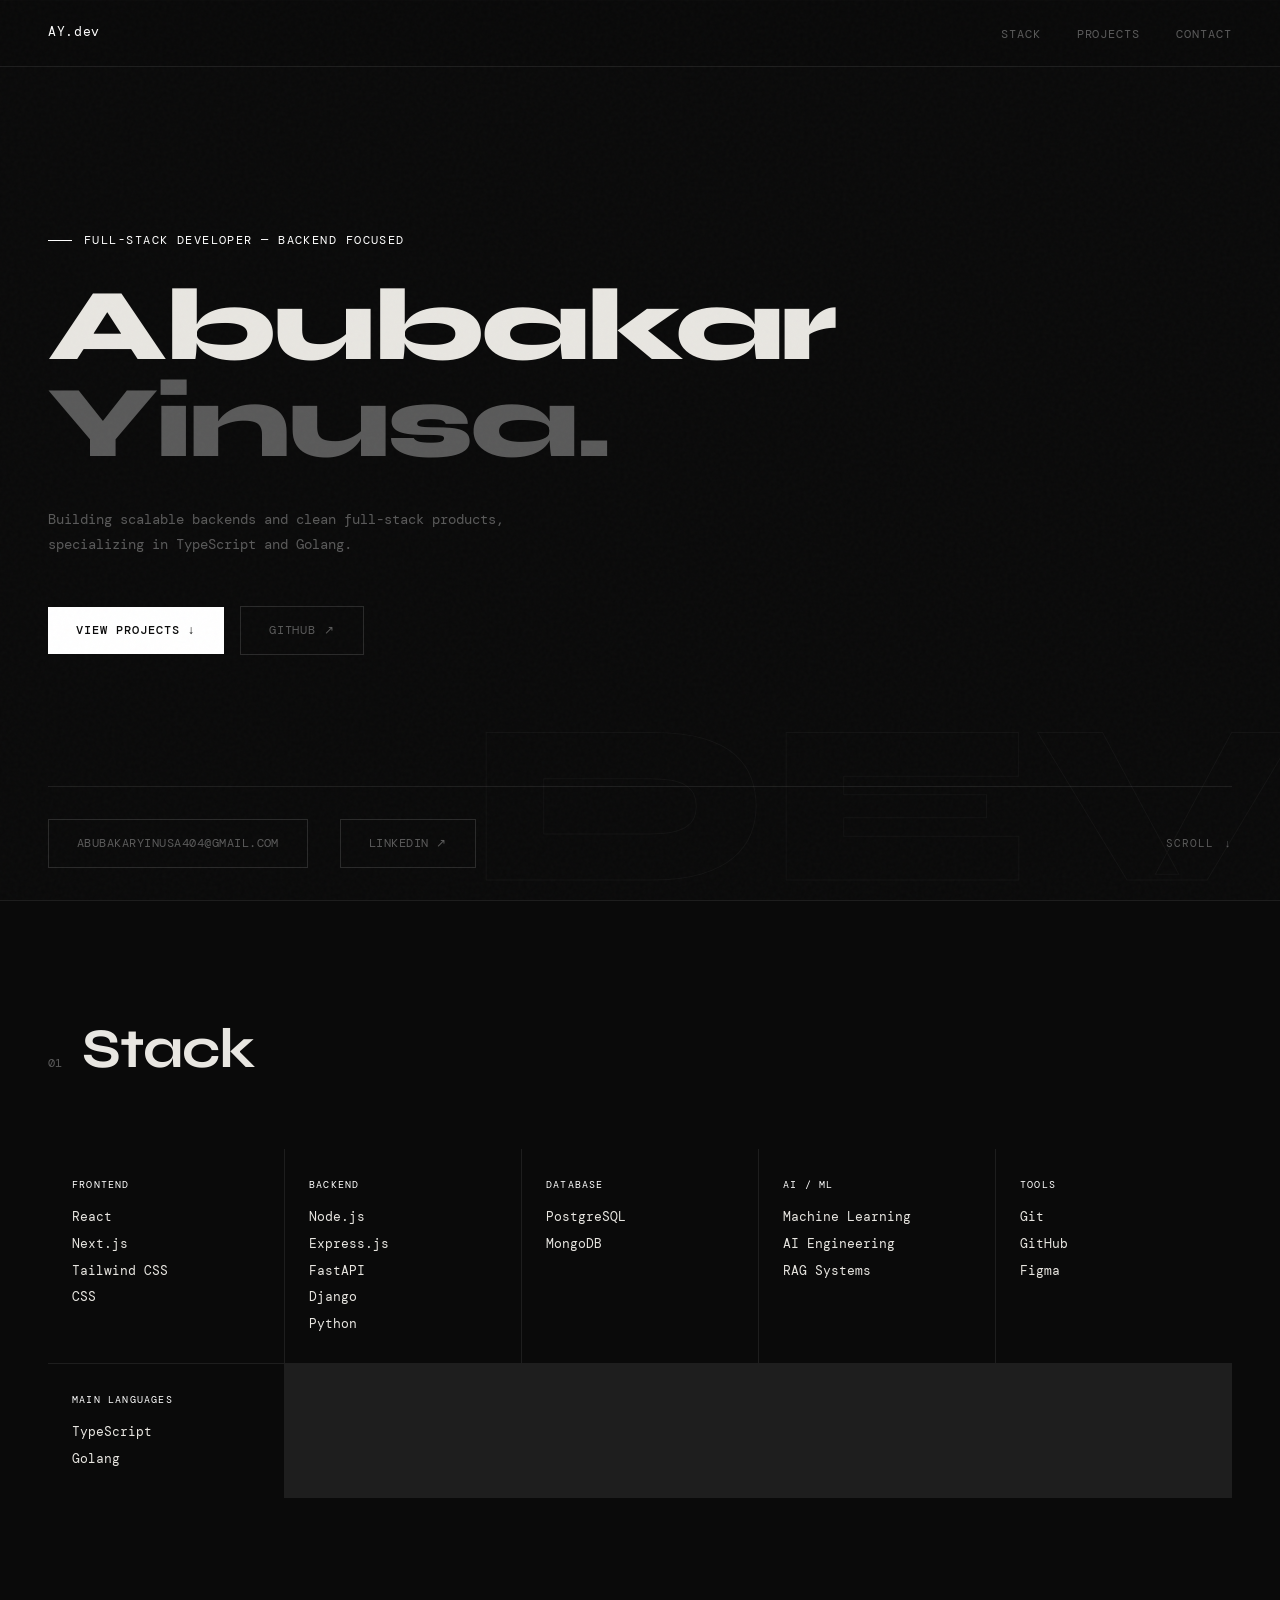
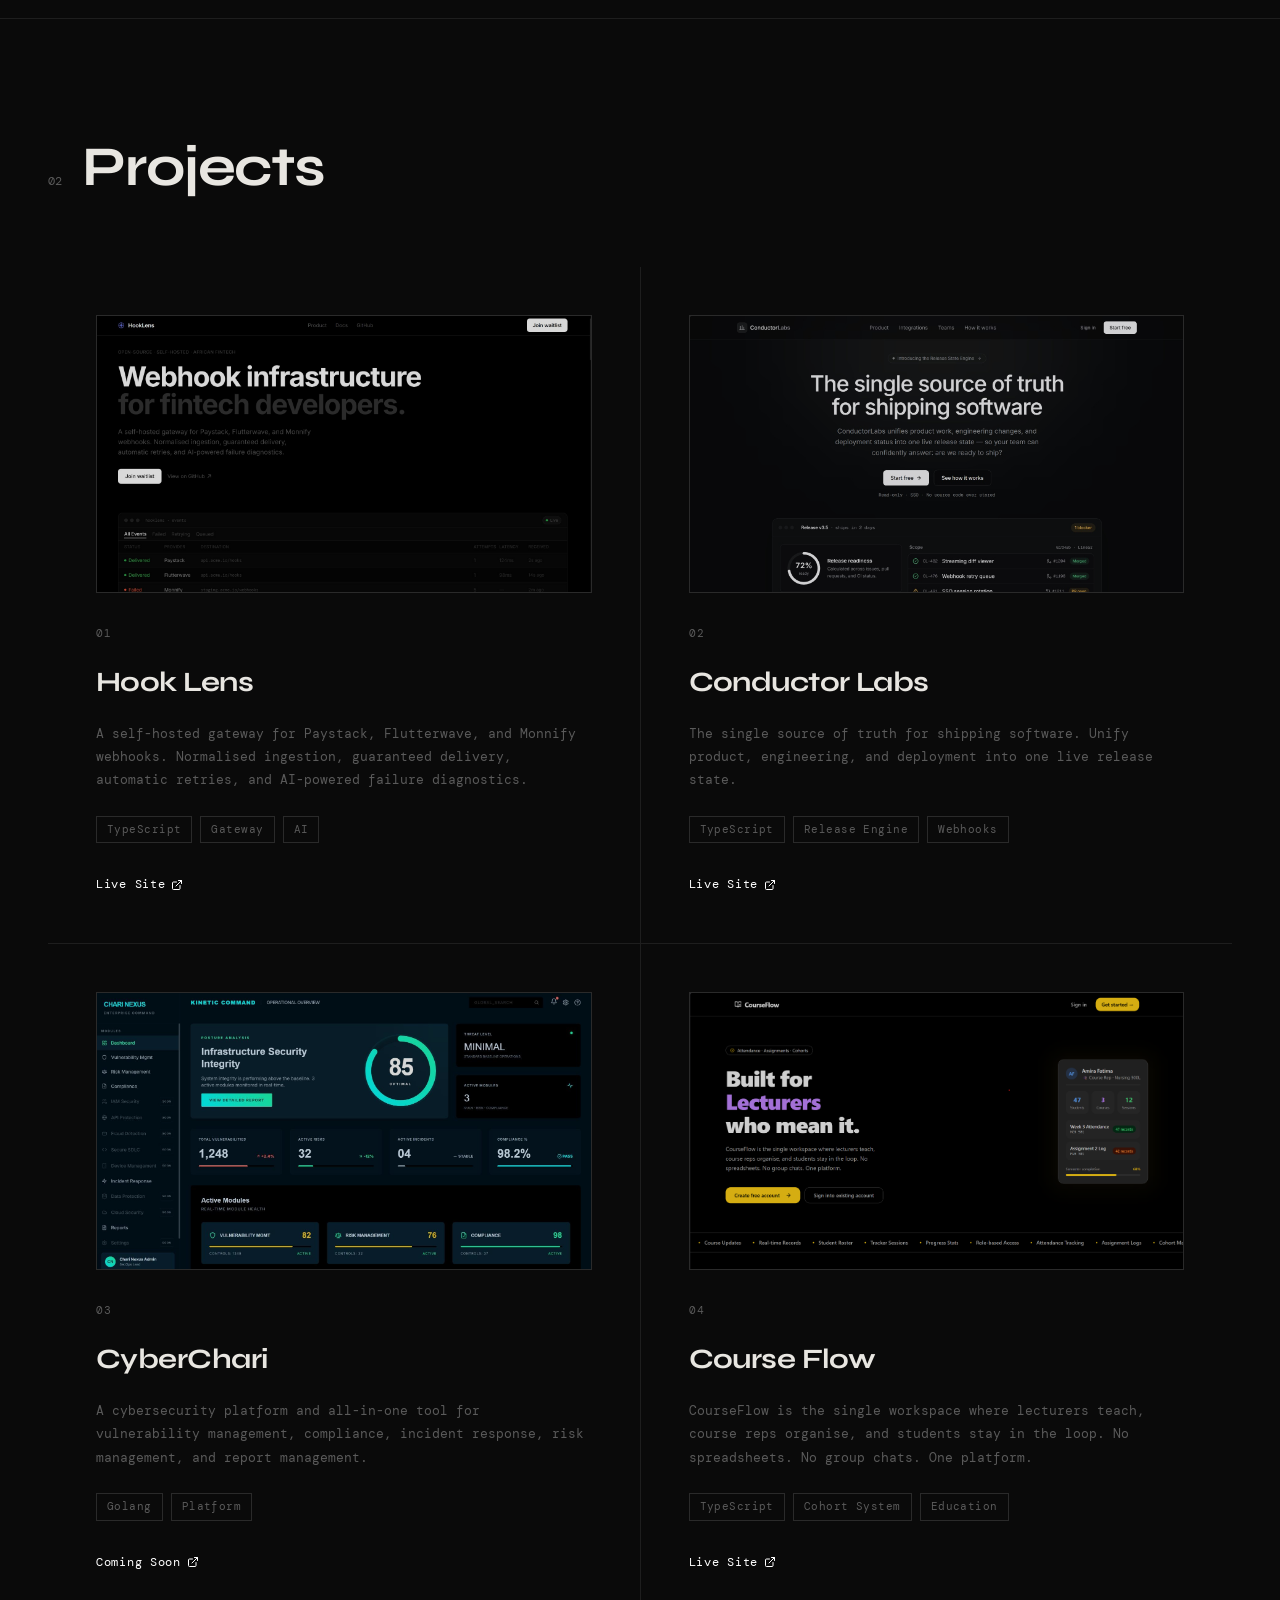
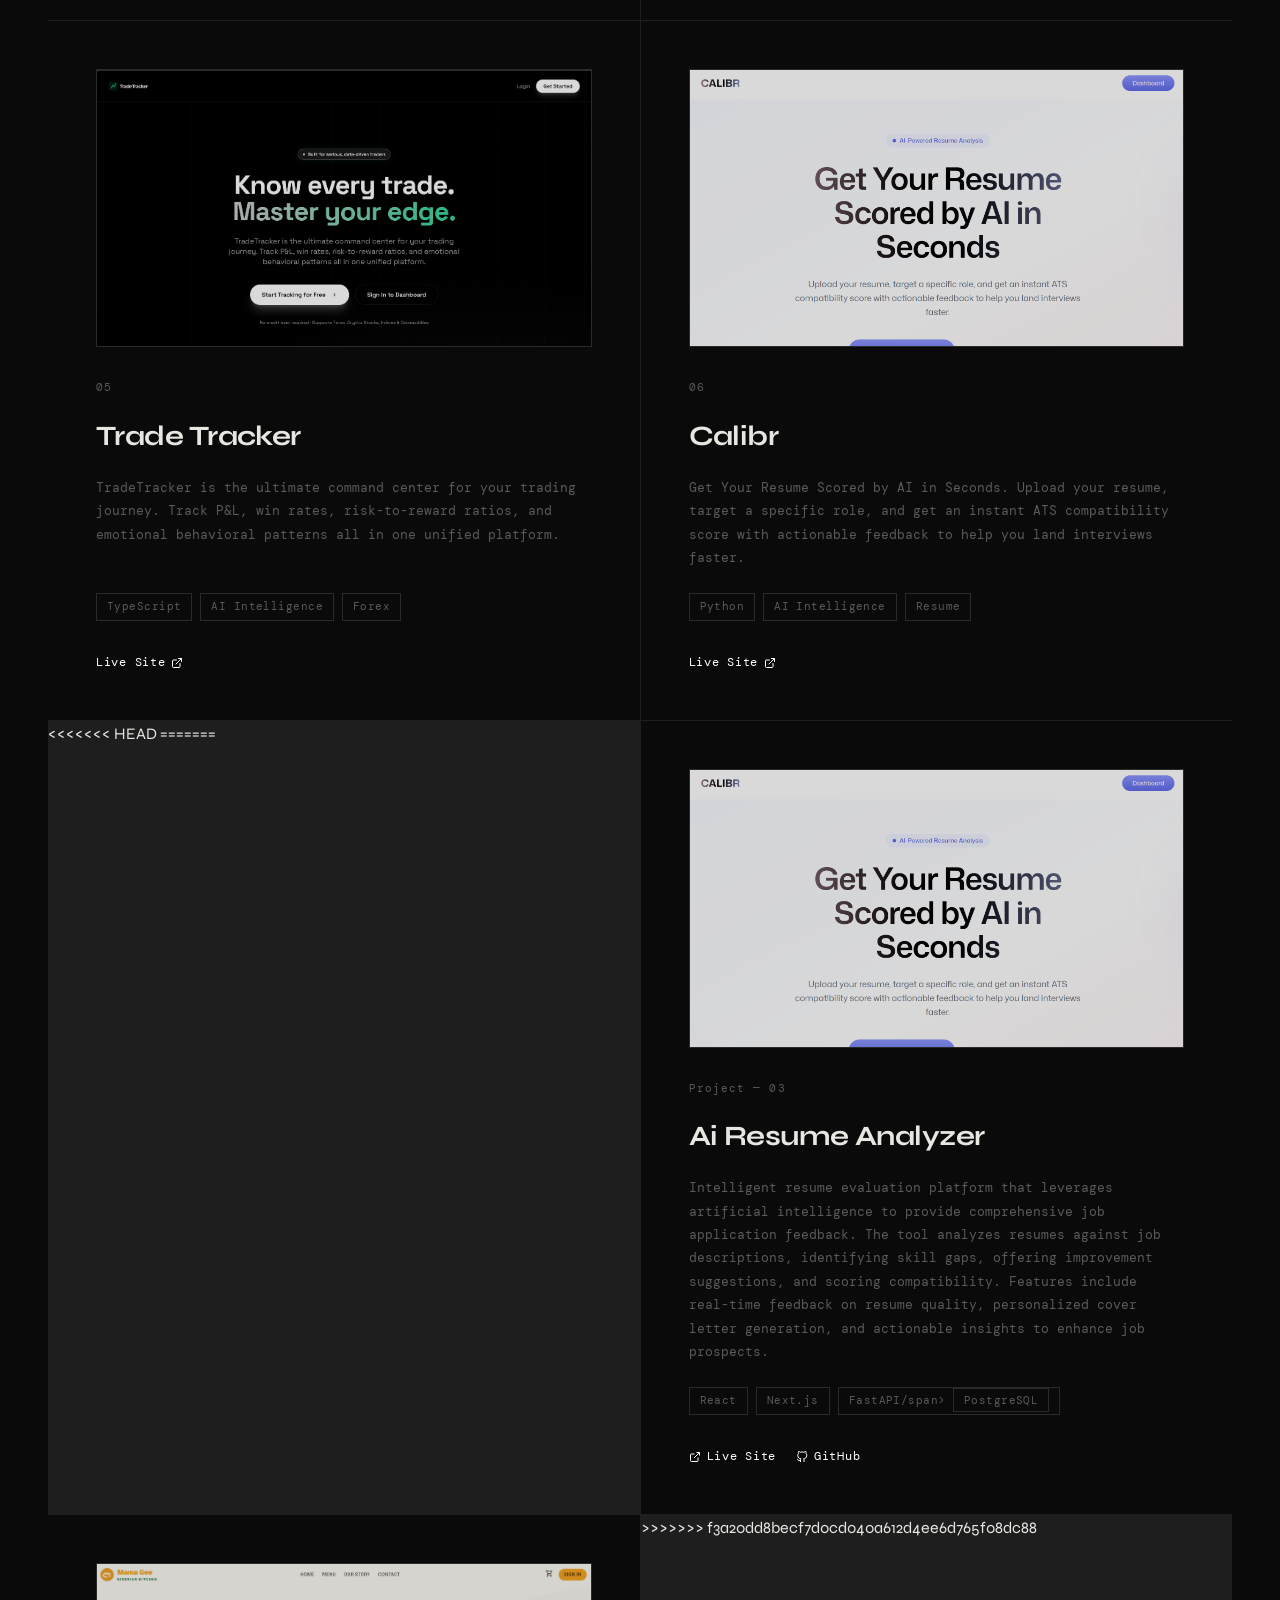
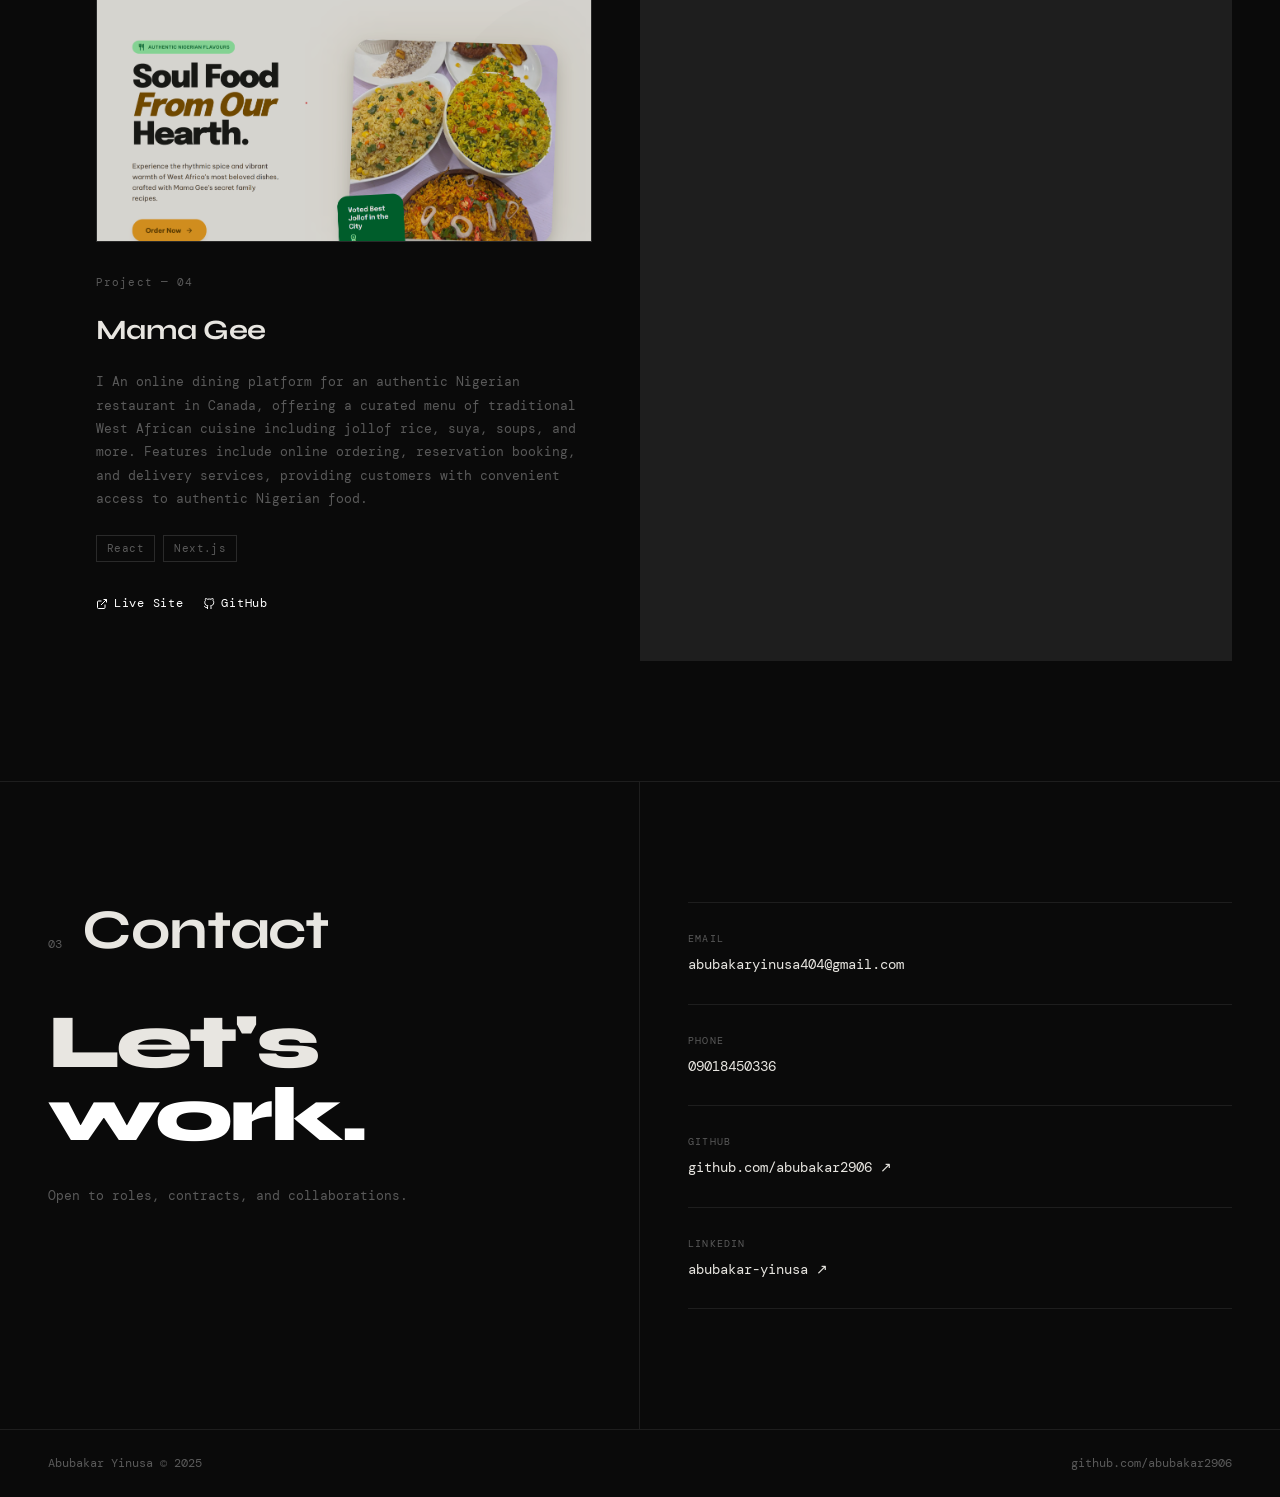
==== commit 368d17f6: "Merge branch 'master' of https://github.com/abubakar2906/AY-portfolio" ====
--- a/index.html
+++ b/index.html
@@ -283,6 +283,73 @@
         </div>
       </div>
 
+<<<<<<< HEAD
+=======
+      <!-- Course Rep Tracker -->
+      <div class="project-card fade-in">
+        <div class="project-preview"><img src="./Ai.png" alt="Ai Resume Analyzer" loading="lazy" /></div>
+        <div class="project-index">Project — 03</div>
+        <div class="project-name">Ai Resume Analyzer</div>
+        <p class="project-desc">
+          Intelligent resume evaluation platform that leverages artificial intelligence to provide comprehensive job
+          application feedback. The tool analyzes resumes against job descriptions, identifying skill gaps, offering
+          improvement suggestions, and scoring compatibility. Features include real-time feedback on resume quality,
+          personalized cover letter generation, and actionable insights to enhance job prospects.
+        </p>
+        <div class="project-tags">
+          <span class="tag">React</span>
+          <span class="tag">Next.js</span>
+          <span class="tag">FastAPI/span>
+            <span class="tag">PostgreSQL</span>
+        </div>
+        <div class="project-links">
+          <a href="https://calibr-jade.vercel.app" target="_blank" class="project-link">
+            <svg viewBox="0 0 24 24" fill="none" stroke="currentColor" stroke-width="2">
+              <path d="M18 13v6a2 2 0 01-2 2H5a2 2 0 01-2-2V8a2 2 0 012-2h6M15 3h6v6M10 14L21 3" />
+            </svg>
+            Live Site
+          </a>
+          <a href="https://github.com/abubakar2906/Calibr" target="_blank" class="project-link">
+            <svg viewBox="0 0 24 24" fill="none" stroke="currentColor" stroke-width="2">
+              <path
+                d="M9 19c-5 1.5-5-2.5-7-3m14 6v-3.87a3.37 3.37 0 00-.94-2.61c3.14-.35 6.44-1.54 6.44-7A5.44 5.44 0 0020 4.77 5.07 5.07 0 0019.91 1S18.73.65 16 2.48a13.38 13.38 0 00-7 0C6.27.65 5.09 1 5.09 1A5.07 5.07 0 005 4.77a5.44 5.44 0 00-1.5 3.78c0 5.42 3.3 6.61 6.44 7A3.37 3.37 0 009 18.13V22" />
+            </svg>
+            GitHub
+          </a>
+        </div>
+      </div>
+
+      <div class="project-card fade-in">
+        <div class="project-preview"><img src="./mamagee.png" alt="Ai Resume Analyzer" loading="lazy" /></div>
+        <div class="project-index">Project — 04</div>
+        <div class="project-name">Mama Gee</div>
+        <p class="project-desc">
+          I An online dining platform for an authentic Nigerian restaurant in Canada, offering a curated menu of
+          traditional West African cuisine including jollof rice, suya, soups, and more. Features include online
+          ordering, reservation booking, and delivery services, providing customers with convenient access to authentic
+          Nigerian food.
+        </p>
+        <div class="project-tags">
+          <span class="tag">React</span>
+          <span class="tag">Next.js</span>
+        </div>
+        <div class="project-links">
+          <a href="https://mama-gee-cw8s.vercel.app" target="_blank" class="project-link">
+            <svg viewBox="0 0 24 24" fill="none" stroke="currentColor" stroke-width="2">
+              <path d="M18 13v6a2 2 0 01-2 2H5a2 2 0 01-2-2V8a2 2 0 012-2h6M15 3h6v6M10 14L21 3" />
+            </svg>
+            Live Site
+          </a>
+          <a href="https://github.com/abubakar2906/Calibr" target="_blank" class="project-link">
+            <svg viewBox="0 0 24 24" fill="none" stroke="currentColor" stroke-width="2">
+              <path
+                d="M9 19c-5 1.5-5-2.5-7-3m14 6v-3.87a3.37 3.37 0 00-.94-2.61c3.14-.35 6.44-1.54 6.44-7A5.44 5.44 0 0020 4.77 5.07 5.07 0 0019.91 1S18.73.65 16 2.48a13.38 13.38 0 00-7 0C6.27.65 5.09 1 5.09 1A5.07 5.07 0 005 4.77a5.44 5.44 0 00-1.5 3.78c0 5.42 3.3 6.61 6.44 7A3.37 3.37 0 009 18.13V22" />
+            </svg>
+            GitHub
+          </a>
+        </div>
+      </div>
+>>>>>>> f3a20dd8becf7d0cd040a612d4ee6d765f08dc88
     </div>
   </section>
 
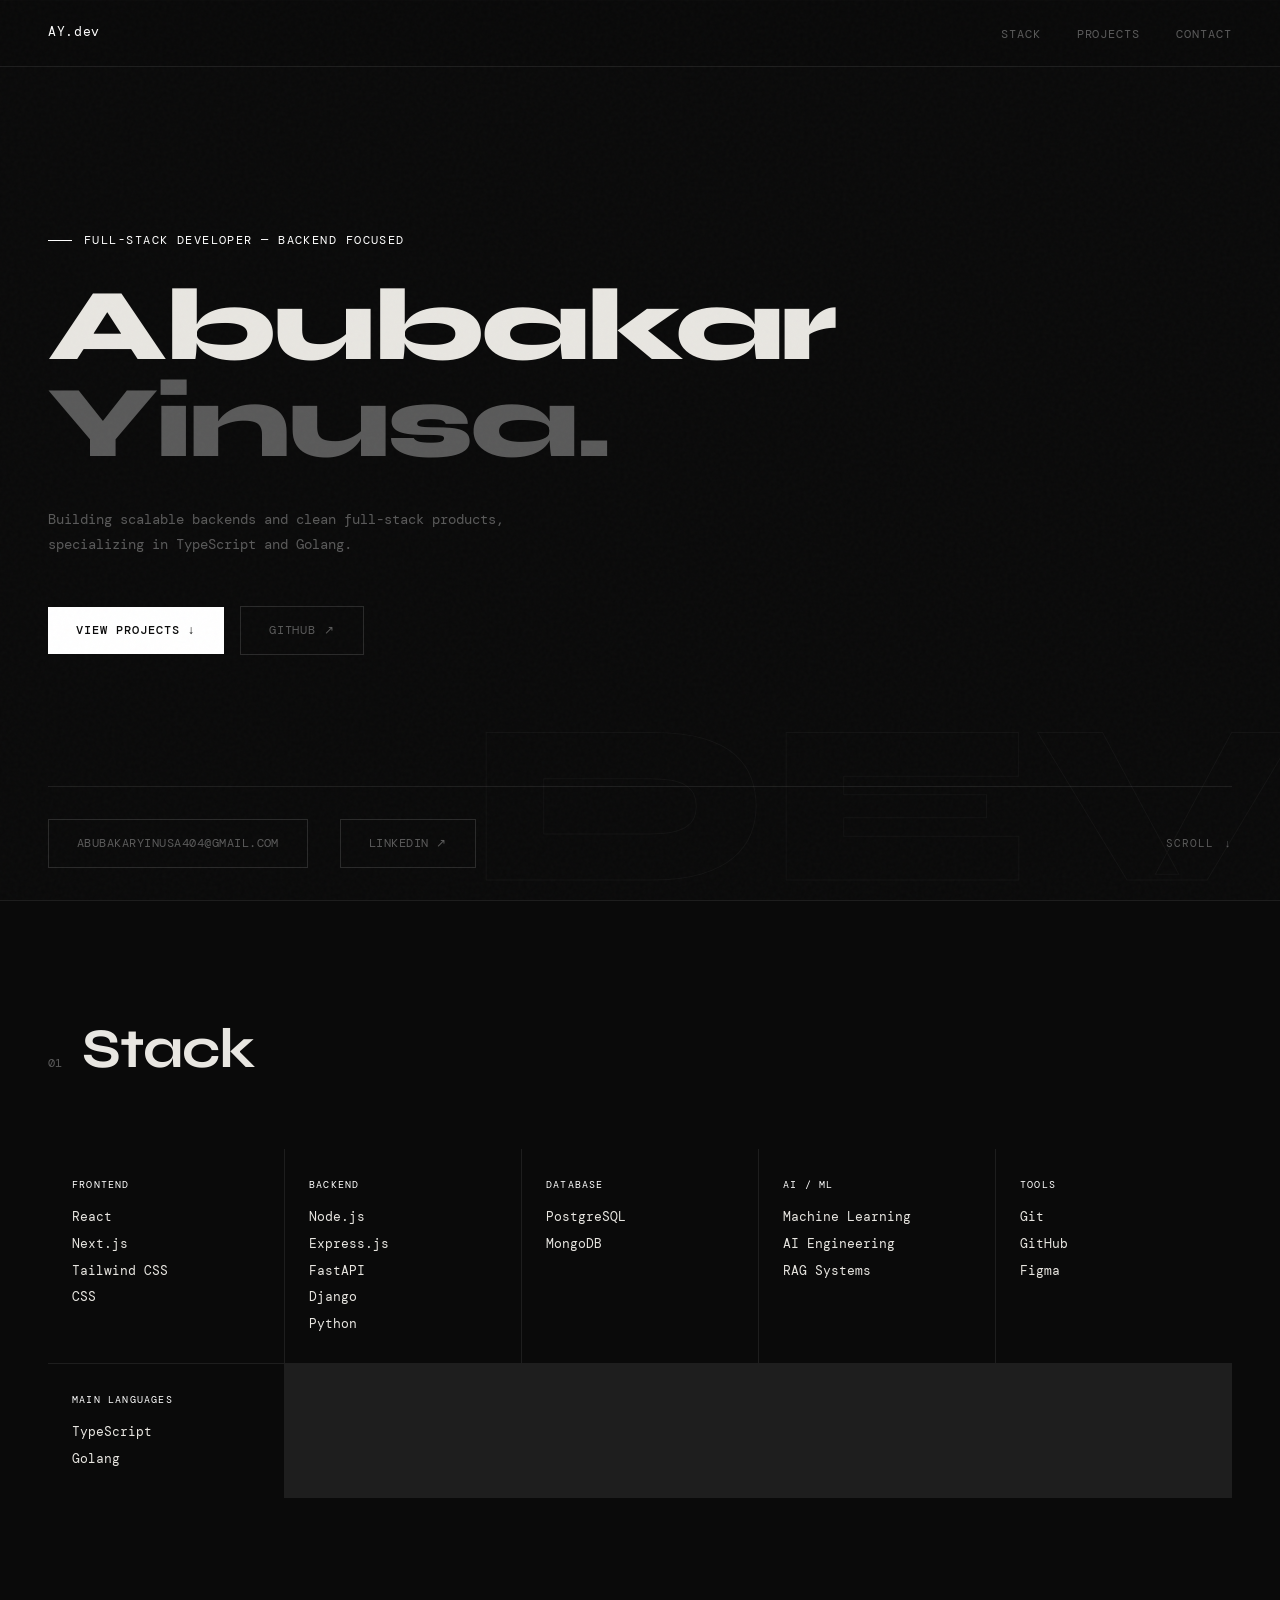
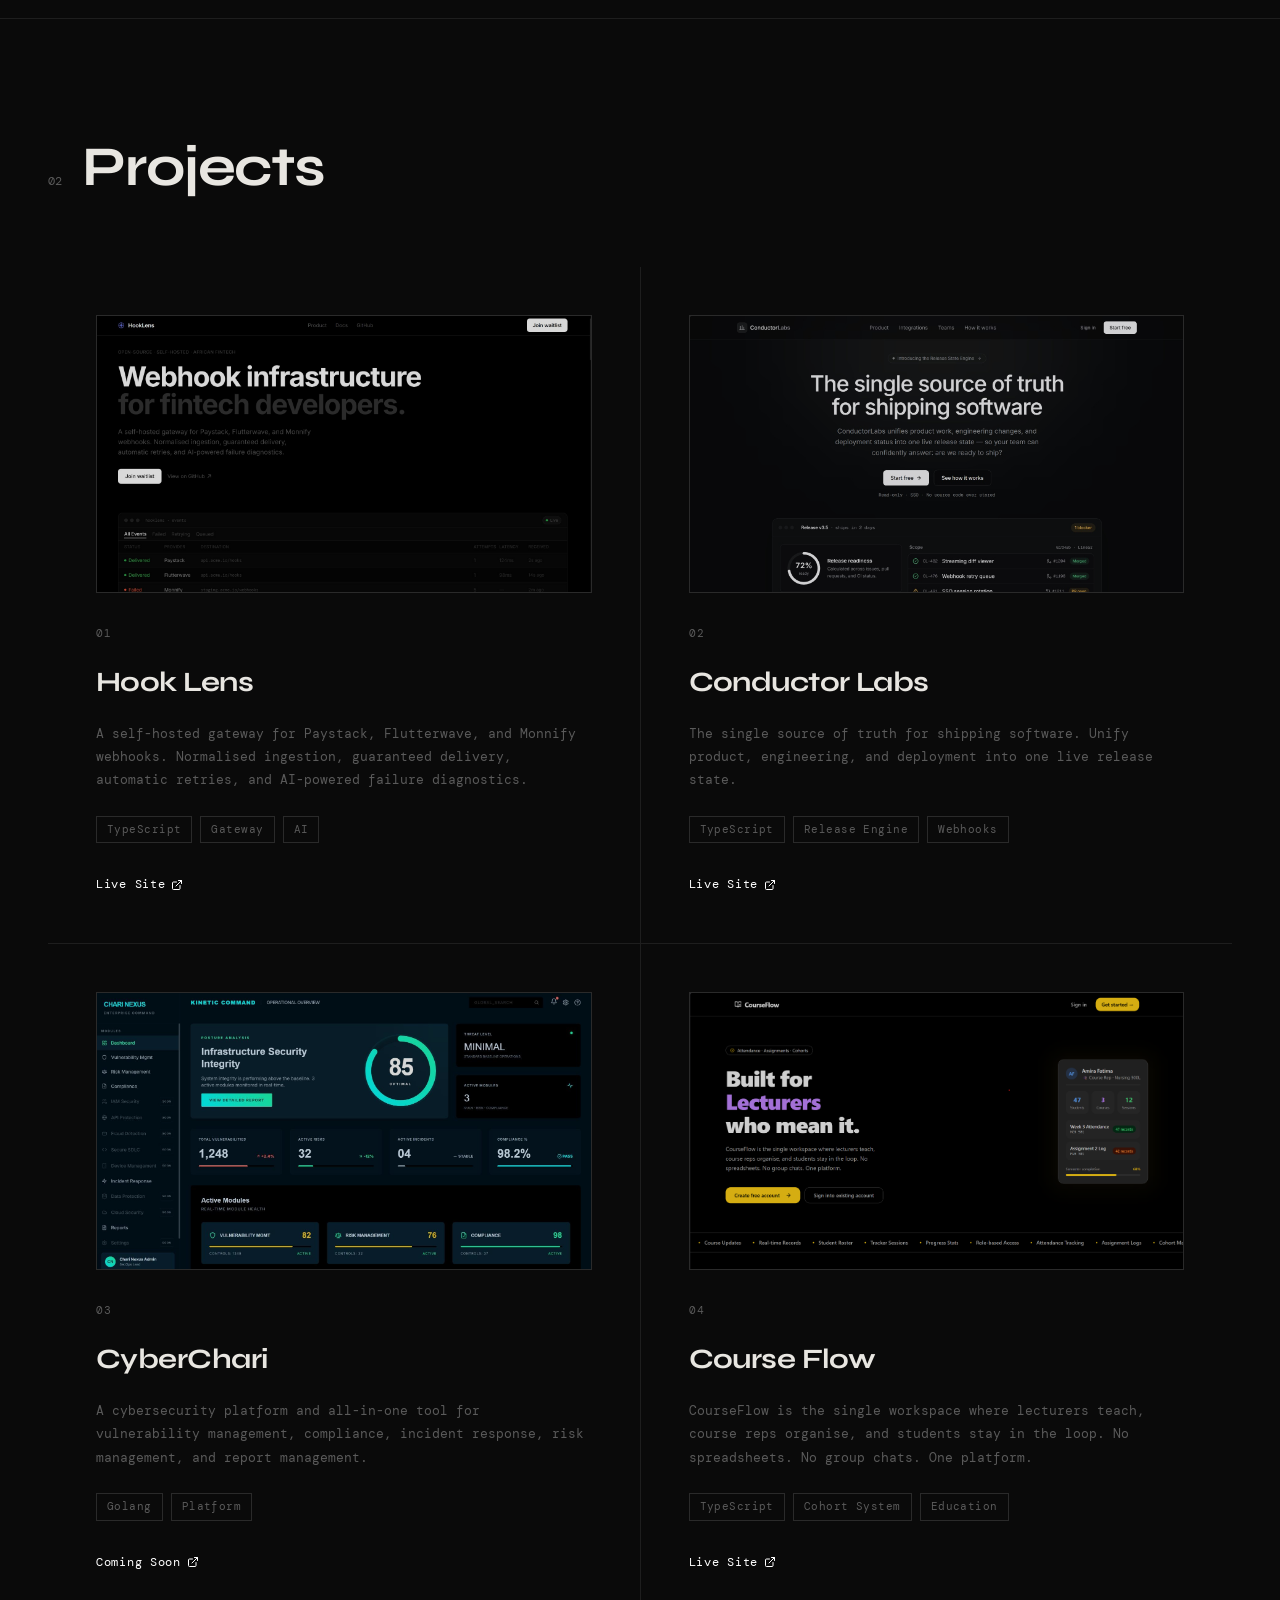
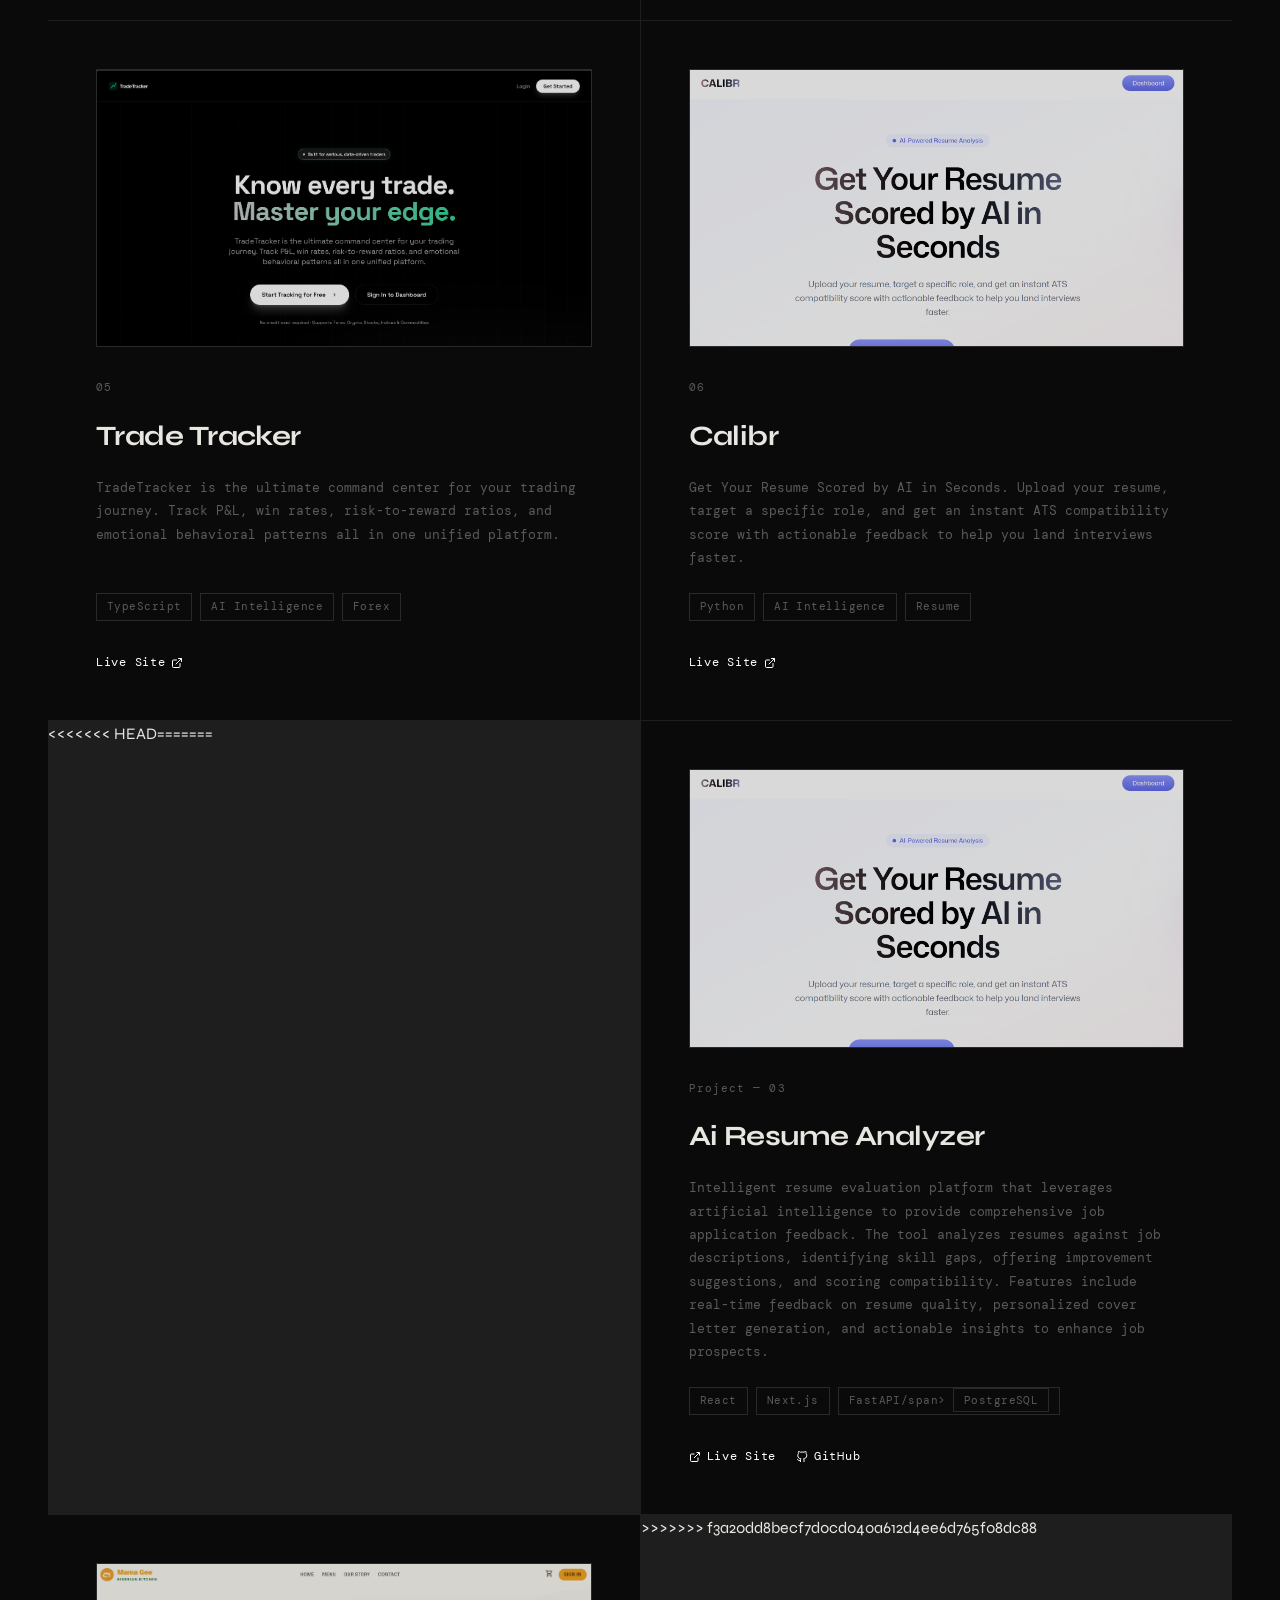
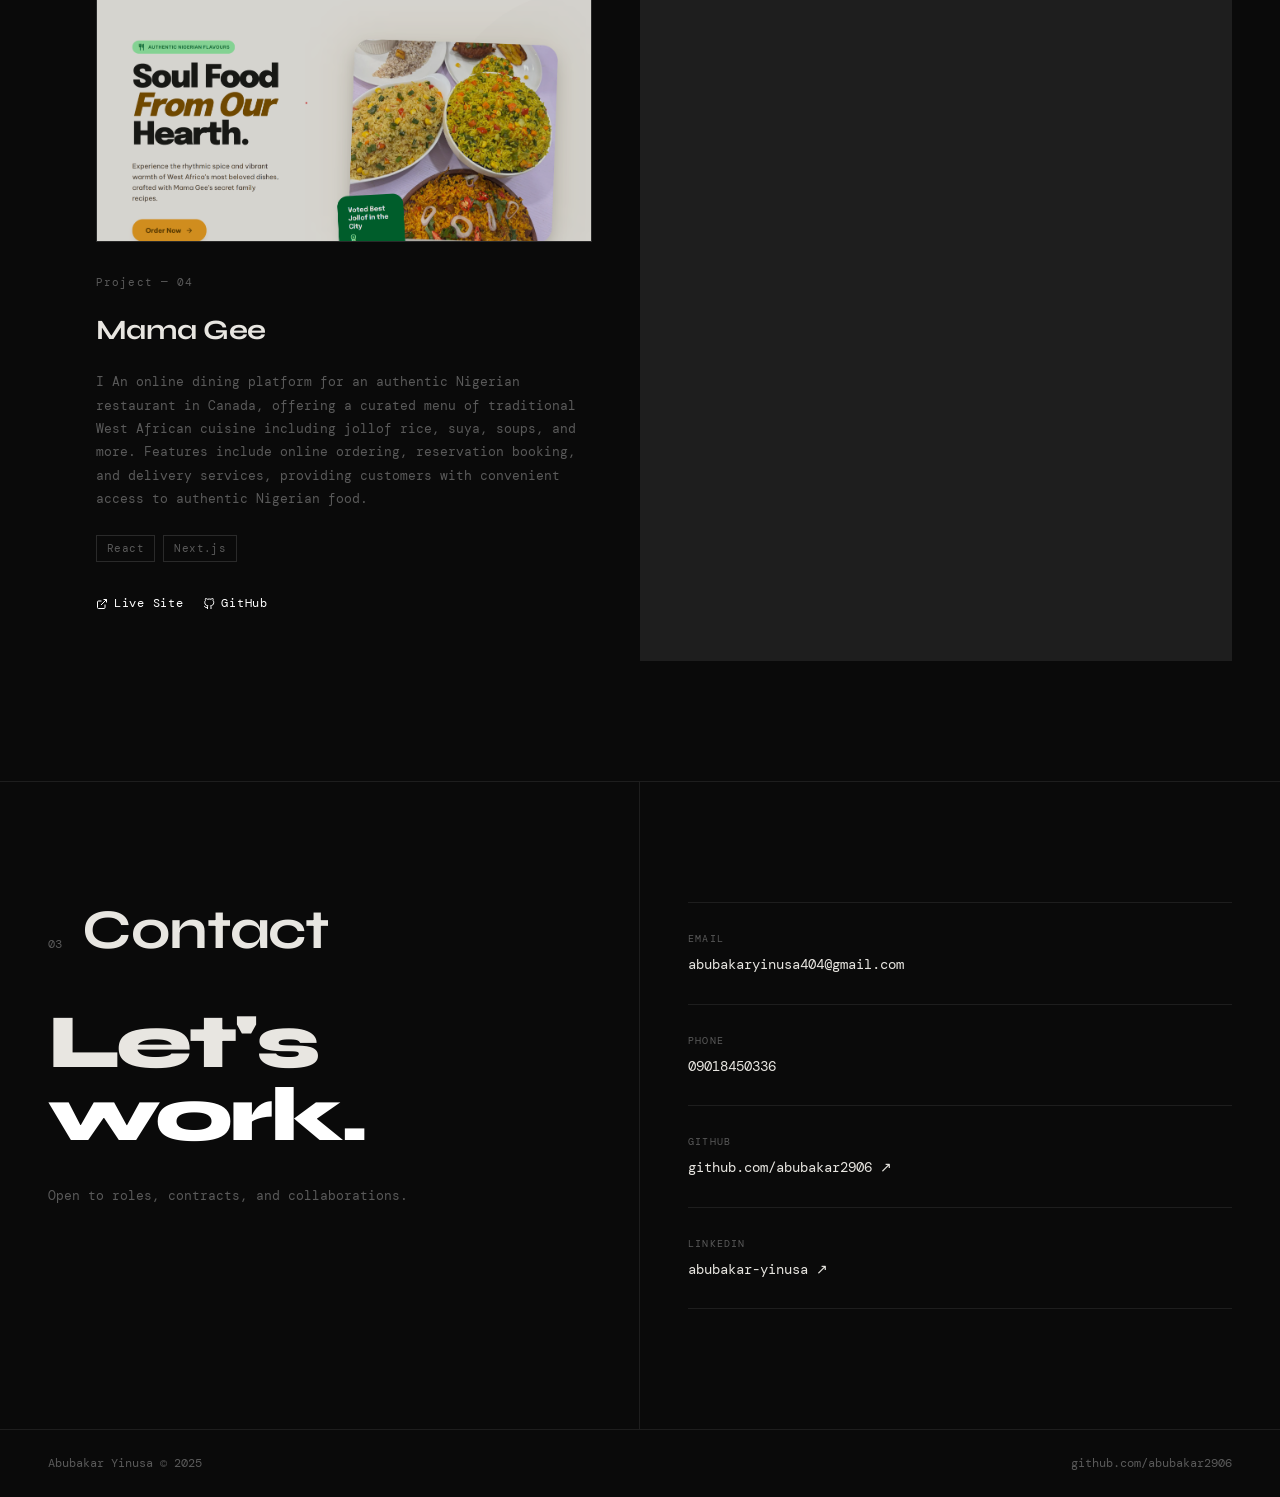
==== commit 5f28f3ca: "link updates" ====
--- a/index.html
+++ b/index.html
@@ -220,7 +220,7 @@
           <span class="tag">Education</span>
         </div>
         <div class="project-links">
-          <a href="https://trade-tracker-1yxm.vercel.app/" target="_blank" class="project-link">
+          <a href="https://course-repp-tracker.vercel.app/" target="_blank" class="project-link">
             Live Site <svg viewBox="0 0 24 24" fill="none" stroke="currentColor" stroke-width="2" stroke-linecap="round"
               stroke-linejoin="round">
               <path d="M18 13v6a2 2 0 0 1-2 2H5a2 2 0 0 1-2-2V8a2 2 0 0 1 2-2h6"></path>
@@ -272,7 +272,7 @@
           <span class="tag">Resume</span>
         </div>
         <div class="project-links">
-          <a href="https://trade-tracker-1yxm.vercel.app/" target="_blank" class="project-link">
+          <a href="https://calibr-jade.vercel.app/" target="_blank" class="project-link">
             Live Site <svg viewBox="0 0 24 24" fill="none" stroke="currentColor" stroke-width="2" stroke-linecap="round"
               stroke-linejoin="round">
               <path d="M18 13v6a2 2 0 0 1-2 2H5a2 2 0 0 1-2-2V8a2 2 0 0 1 2-2h6"></path>
@@ -283,73 +283,72 @@
         </div>
       </div>
 
-<<<<<<< HEAD
-=======
-      <!-- Course Rep Tracker -->
-      <div class="project-card fade-in">
-        <div class="project-preview"><img src="./Ai.png" alt="Ai Resume Analyzer" loading="lazy" /></div>
-        <div class="project-index">Project — 03</div>
-        <div class="project-name">Ai Resume Analyzer</div>
-        <p class="project-desc">
-          Intelligent resume evaluation platform that leverages artificial intelligence to provide comprehensive job
-          application feedback. The tool analyzes resumes against job descriptions, identifying skill gaps, offering
-          improvement suggestions, and scoring compatibility. Features include real-time feedback on resume quality,
-          personalized cover letter generation, and actionable insights to enhance job prospects.
-        </p>
-        <div class="project-tags">
-          <span class="tag">React</span>
-          <span class="tag">Next.js</span>
-          <span class="tag">FastAPI/span>
-            <span class="tag">PostgreSQL</span>
-        </div>
-        <div class="project-links">
-          <a href="https://calibr-jade.vercel.app" target="_blank" class="project-link">
-            <svg viewBox="0 0 24 24" fill="none" stroke="currentColor" stroke-width="2">
-              <path d="M18 13v6a2 2 0 01-2 2H5a2 2 0 01-2-2V8a2 2 0 012-2h6M15 3h6v6M10 14L21 3" />
-            </svg>
-            Live Site
-          </a>
-          <a href="https://github.com/abubakar2906/Calibr" target="_blank" class="project-link">
-            <svg viewBox="0 0 24 24" fill="none" stroke="currentColor" stroke-width="2">
-              <path
-                d="M9 19c-5 1.5-5-2.5-7-3m14 6v-3.87a3.37 3.37 0 00-.94-2.61c3.14-.35 6.44-1.54 6.44-7A5.44 5.44 0 0020 4.77 5.07 5.07 0 0019.91 1S18.73.65 16 2.48a13.38 13.38 0 00-7 0C6.27.65 5.09 1 5.09 1A5.07 5.07 0 005 4.77a5.44 5.44 0 00-1.5 3.78c0 5.42 3.3 6.61 6.44 7A3.37 3.37 0 009 18.13V22" />
-            </svg>
-            GitHub
-          </a>
-        </div>
-      </div>
-
-      <div class="project-card fade-in">
-        <div class="project-preview"><img src="./mamagee.png" alt="Ai Resume Analyzer" loading="lazy" /></div>
-        <div class="project-index">Project — 04</div>
-        <div class="project-name">Mama Gee</div>
-        <p class="project-desc">
-          I An online dining platform for an authentic Nigerian restaurant in Canada, offering a curated menu of
-          traditional West African cuisine including jollof rice, suya, soups, and more. Features include online
-          ordering, reservation booking, and delivery services, providing customers with convenient access to authentic
-          Nigerian food.
-        </p>
-        <div class="project-tags">
-          <span class="tag">React</span>
-          <span class="tag">Next.js</span>
-        </div>
-        <div class="project-links">
-          <a href="https://mama-gee-cw8s.vercel.app" target="_blank" class="project-link">
-            <svg viewBox="0 0 24 24" fill="none" stroke="currentColor" stroke-width="2">
-              <path d="M18 13v6a2 2 0 01-2 2H5a2 2 0 01-2-2V8a2 2 0 012-2h6M15 3h6v6M10 14L21 3" />
-            </svg>
-            Live Site
-          </a>
-          <a href="https://github.com/abubakar2906/Calibr" target="_blank" class="project-link">
-            <svg viewBox="0 0 24 24" fill="none" stroke="currentColor" stroke-width="2">
-              <path
-                d="M9 19c-5 1.5-5-2.5-7-3m14 6v-3.87a3.37 3.37 0 00-.94-2.61c3.14-.35 6.44-1.54 6.44-7A5.44 5.44 0 0020 4.77 5.07 5.07 0 0019.91 1S18.73.65 16 2.48a13.38 13.38 0 00-7 0C6.27.65 5.09 1 5.09 1A5.07 5.07 0 005 4.77a5.44 5.44 0 00-1.5 3.78c0 5.42 3.3 6.61 6.44 7A3.37 3.37 0 009 18.13V22" />
-            </svg>
-            GitHub
-          </a>
-        </div>
-      </div>
->>>>>>> f3a20dd8becf7d0cd040a612d4ee6d765f08dc88
+      <<<<<<< HEAD=======<!-- Course Rep Tracker -->
+        <div class="project-card fade-in">
+          <div class="project-preview"><img src="./Ai.png" alt="Ai Resume Analyzer" loading="lazy" /></div>
+          <div class="project-index">Project — 03</div>
+          <div class="project-name">Ai Resume Analyzer</div>
+          <p class="project-desc">
+            Intelligent resume evaluation platform that leverages artificial intelligence to provide comprehensive job
+            application feedback. The tool analyzes resumes against job descriptions, identifying skill gaps, offering
+            improvement suggestions, and scoring compatibility. Features include real-time feedback on resume quality,
+            personalized cover letter generation, and actionable insights to enhance job prospects.
+          </p>
+          <div class="project-tags">
+            <span class="tag">React</span>
+            <span class="tag">Next.js</span>
+            <span class="tag">FastAPI/span>
+              <span class="tag">PostgreSQL</span>
+          </div>
+          <div class="project-links">
+            <a href="https://calibr-jade.vercel.app" target="_blank" class="project-link">
+              <svg viewBox="0 0 24 24" fill="none" stroke="currentColor" stroke-width="2">
+                <path d="M18 13v6a2 2 0 01-2 2H5a2 2 0 01-2-2V8a2 2 0 012-2h6M15 3h6v6M10 14L21 3" />
+              </svg>
+              Live Site
+            </a>
+            <a href="https://github.com/abubakar2906/Calibr" target="_blank" class="project-link">
+              <svg viewBox="0 0 24 24" fill="none" stroke="currentColor" stroke-width="2">
+                <path
+                  d="M9 19c-5 1.5-5-2.5-7-3m14 6v-3.87a3.37 3.37 0 00-.94-2.61c3.14-.35 6.44-1.54 6.44-7A5.44 5.44 0 0020 4.77 5.07 5.07 0 0019.91 1S18.73.65 16 2.48a13.38 13.38 0 00-7 0C6.27.65 5.09 1 5.09 1A5.07 5.07 0 005 4.77a5.44 5.44 0 00-1.5 3.78c0 5.42 3.3 6.61 6.44 7A3.37 3.37 0 009 18.13V22" />
+              </svg>
+              GitHub
+            </a>
+          </div>
+        </div>
+
+        <div class="project-card fade-in">
+          <div class="project-preview"><img src="./mamagee.png" alt="Ai Resume Analyzer" loading="lazy" /></div>
+          <div class="project-index">Project — 04</div>
+          <div class="project-name">Mama Gee</div>
+          <p class="project-desc">
+            I An online dining platform for an authentic Nigerian restaurant in Canada, offering a curated menu of
+            traditional West African cuisine including jollof rice, suya, soups, and more. Features include online
+            ordering, reservation booking, and delivery services, providing customers with convenient access to
+            authentic
+            Nigerian food.
+          </p>
+          <div class="project-tags">
+            <span class="tag">React</span>
+            <span class="tag">Next.js</span>
+          </div>
+          <div class="project-links">
+            <a href="https://mama-gee-cw8s.vercel.app" target="_blank" class="project-link">
+              <svg viewBox="0 0 24 24" fill="none" stroke="currentColor" stroke-width="2">
+                <path d="M18 13v6a2 2 0 01-2 2H5a2 2 0 01-2-2V8a2 2 0 012-2h6M15 3h6v6M10 14L21 3" />
+              </svg>
+              Live Site
+            </a>
+            <a href="https://github.com/abubakar2906/Calibr" target="_blank" class="project-link">
+              <svg viewBox="0 0 24 24" fill="none" stroke="currentColor" stroke-width="2">
+                <path
+                  d="M9 19c-5 1.5-5-2.5-7-3m14 6v-3.87a3.37 3.37 0 00-.94-2.61c3.14-.35 6.44-1.54 6.44-7A5.44 5.44 0 0020 4.77 5.07 5.07 0 0019.91 1S18.73.65 16 2.48a13.38 13.38 0 00-7 0C6.27.65 5.09 1 5.09 1A5.07 5.07 0 005 4.77a5.44 5.44 0 00-1.5 3.78c0 5.42 3.3 6.61 6.44 7A3.37 3.37 0 009 18.13V22" />
+              </svg>
+              GitHub
+            </a>
+          </div>
+        </div>
+        >>>>>>> f3a20dd8becf7d0cd040a612d4ee6d765f08dc88
     </div>
   </section>
 
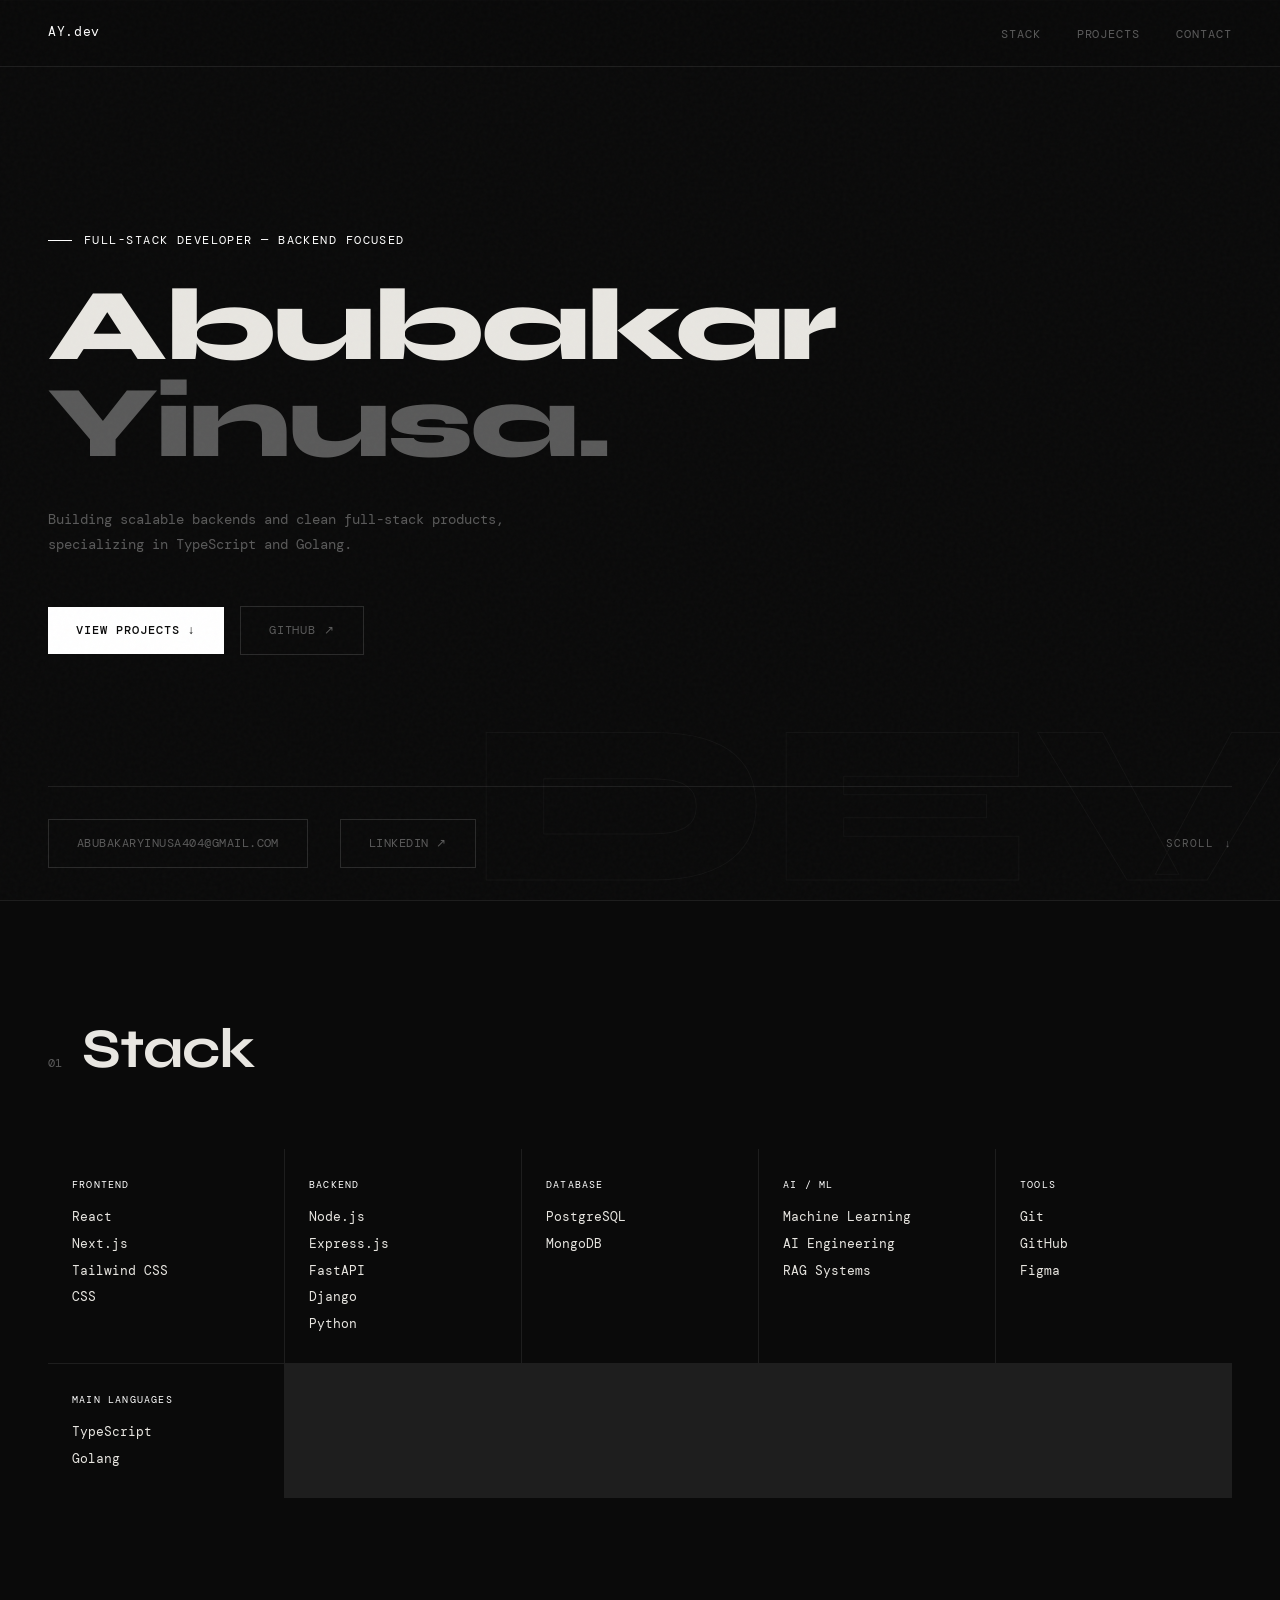
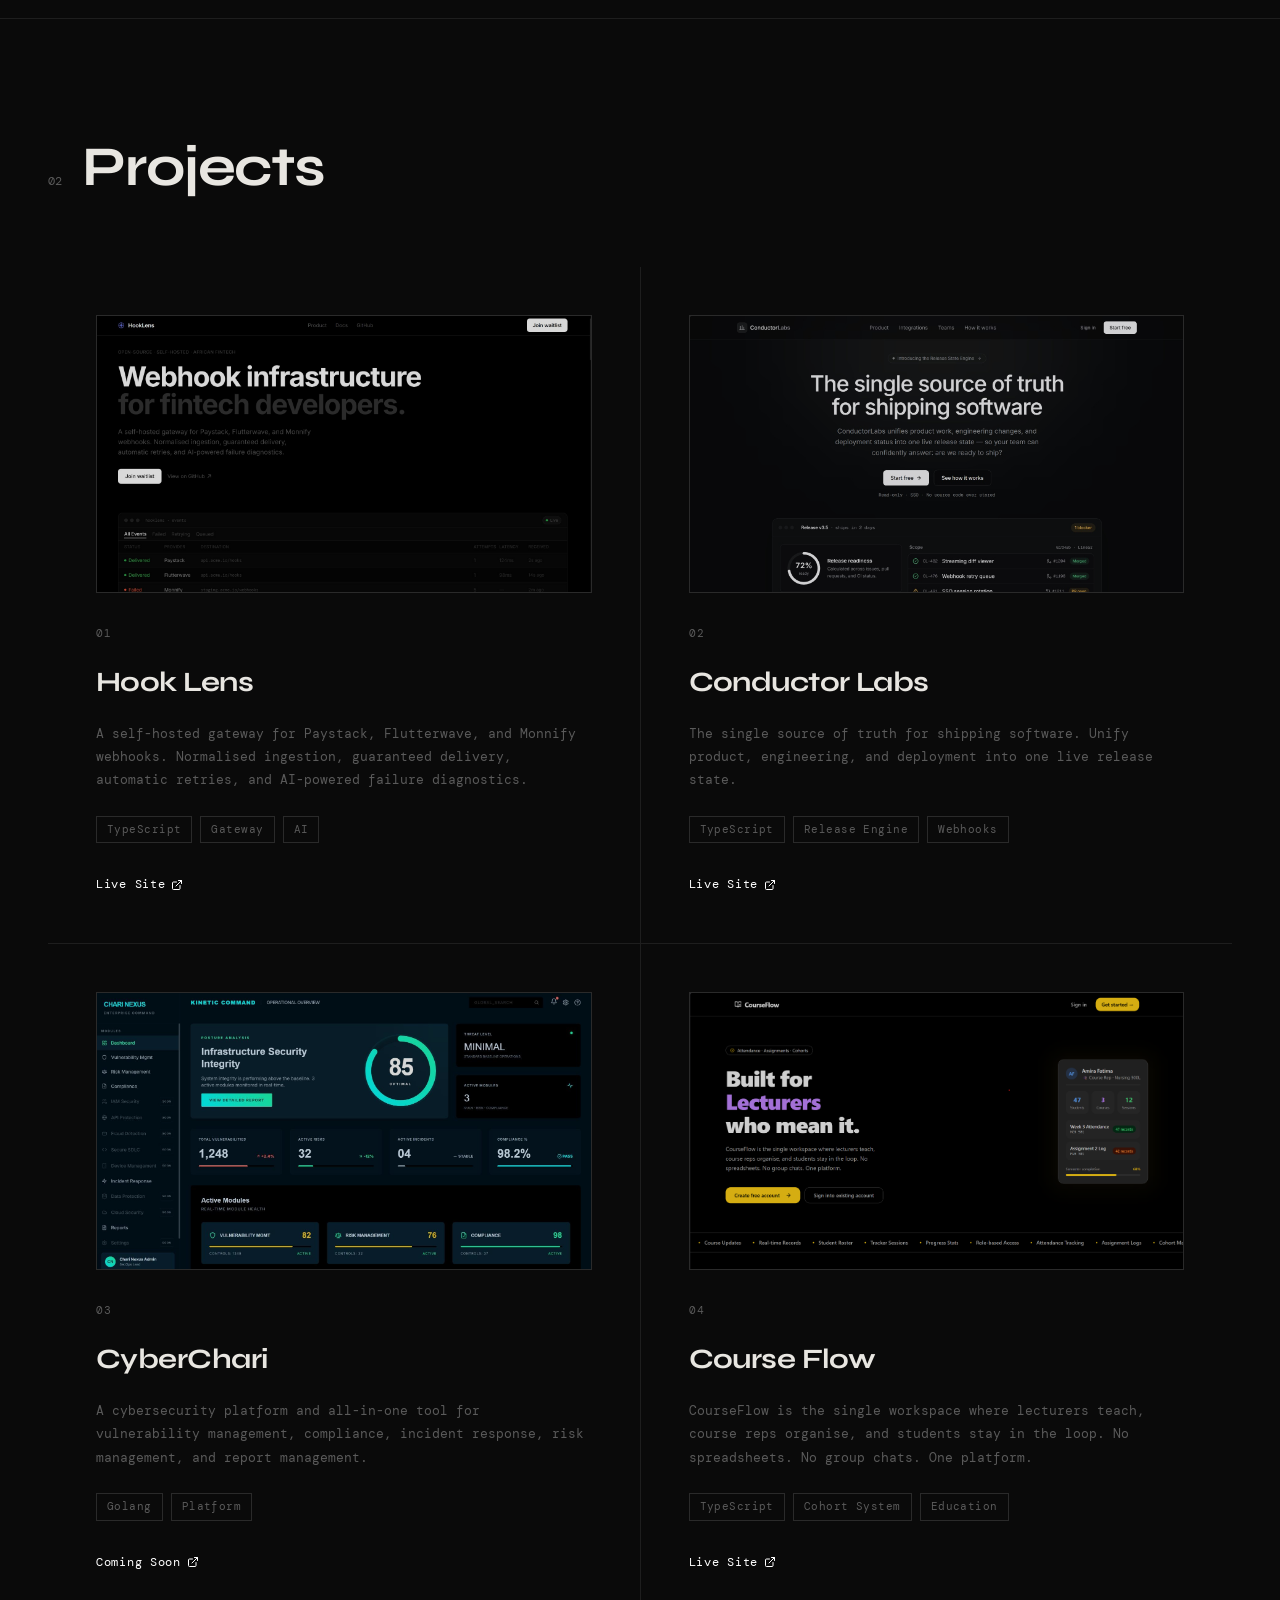
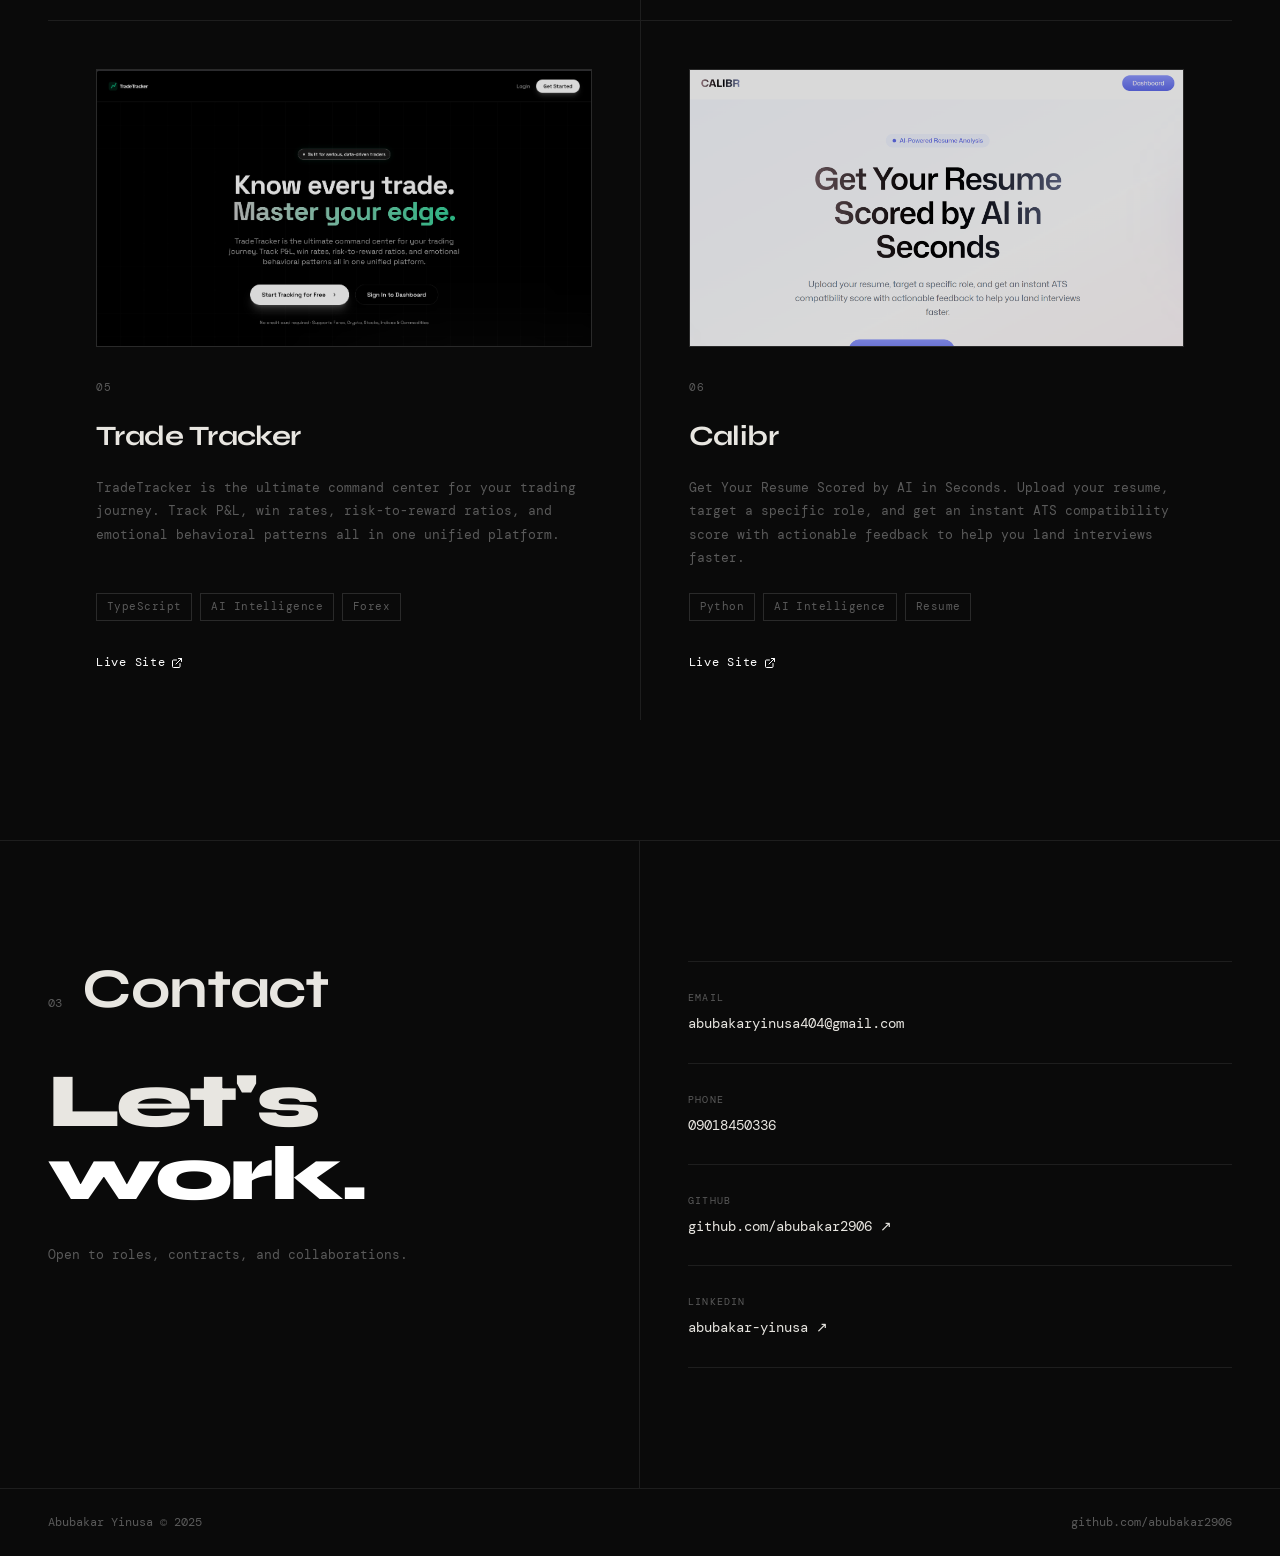
==== commit a86cb947: "ui fixes" ====
--- a/index.html
+++ b/index.html
@@ -282,73 +282,6 @@
           </a>
         </div>
       </div>
-
-      <<<<<<< HEAD=======<!-- Course Rep Tracker -->
-        <div class="project-card fade-in">
-          <div class="project-preview"><img src="./Ai.png" alt="Ai Resume Analyzer" loading="lazy" /></div>
-          <div class="project-index">Project — 03</div>
-          <div class="project-name">Ai Resume Analyzer</div>
-          <p class="project-desc">
-            Intelligent resume evaluation platform that leverages artificial intelligence to provide comprehensive job
-            application feedback. The tool analyzes resumes against job descriptions, identifying skill gaps, offering
-            improvement suggestions, and scoring compatibility. Features include real-time feedback on resume quality,
-            personalized cover letter generation, and actionable insights to enhance job prospects.
-          </p>
-          <div class="project-tags">
-            <span class="tag">React</span>
-            <span class="tag">Next.js</span>
-            <span class="tag">FastAPI/span>
-              <span class="tag">PostgreSQL</span>
-          </div>
-          <div class="project-links">
-            <a href="https://calibr-jade.vercel.app" target="_blank" class="project-link">
-              <svg viewBox="0 0 24 24" fill="none" stroke="currentColor" stroke-width="2">
-                <path d="M18 13v6a2 2 0 01-2 2H5a2 2 0 01-2-2V8a2 2 0 012-2h6M15 3h6v6M10 14L21 3" />
-              </svg>
-              Live Site
-            </a>
-            <a href="https://github.com/abubakar2906/Calibr" target="_blank" class="project-link">
-              <svg viewBox="0 0 24 24" fill="none" stroke="currentColor" stroke-width="2">
-                <path
-                  d="M9 19c-5 1.5-5-2.5-7-3m14 6v-3.87a3.37 3.37 0 00-.94-2.61c3.14-.35 6.44-1.54 6.44-7A5.44 5.44 0 0020 4.77 5.07 5.07 0 0019.91 1S18.73.65 16 2.48a13.38 13.38 0 00-7 0C6.27.65 5.09 1 5.09 1A5.07 5.07 0 005 4.77a5.44 5.44 0 00-1.5 3.78c0 5.42 3.3 6.61 6.44 7A3.37 3.37 0 009 18.13V22" />
-              </svg>
-              GitHub
-            </a>
-          </div>
-        </div>
-
-        <div class="project-card fade-in">
-          <div class="project-preview"><img src="./mamagee.png" alt="Ai Resume Analyzer" loading="lazy" /></div>
-          <div class="project-index">Project — 04</div>
-          <div class="project-name">Mama Gee</div>
-          <p class="project-desc">
-            I An online dining platform for an authentic Nigerian restaurant in Canada, offering a curated menu of
-            traditional West African cuisine including jollof rice, suya, soups, and more. Features include online
-            ordering, reservation booking, and delivery services, providing customers with convenient access to
-            authentic
-            Nigerian food.
-          </p>
-          <div class="project-tags">
-            <span class="tag">React</span>
-            <span class="tag">Next.js</span>
-          </div>
-          <div class="project-links">
-            <a href="https://mama-gee-cw8s.vercel.app" target="_blank" class="project-link">
-              <svg viewBox="0 0 24 24" fill="none" stroke="currentColor" stroke-width="2">
-                <path d="M18 13v6a2 2 0 01-2 2H5a2 2 0 01-2-2V8a2 2 0 012-2h6M15 3h6v6M10 14L21 3" />
-              </svg>
-              Live Site
-            </a>
-            <a href="https://github.com/abubakar2906/Calibr" target="_blank" class="project-link">
-              <svg viewBox="0 0 24 24" fill="none" stroke="currentColor" stroke-width="2">
-                <path
-                  d="M9 19c-5 1.5-5-2.5-7-3m14 6v-3.87a3.37 3.37 0 00-.94-2.61c3.14-.35 6.44-1.54 6.44-7A5.44 5.44 0 0020 4.77 5.07 5.07 0 0019.91 1S18.73.65 16 2.48a13.38 13.38 0 00-7 0C6.27.65 5.09 1 5.09 1A5.07 5.07 0 005 4.77a5.44 5.44 0 00-1.5 3.78c0 5.42 3.3 6.61 6.44 7A3.37 3.37 0 009 18.13V22" />
-              </svg>
-              GitHub
-            </a>
-          </div>
-        </div>
-        >>>>>>> f3a20dd8becf7d0cd040a612d4ee6d765f08dc88
     </div>
   </section>
 
